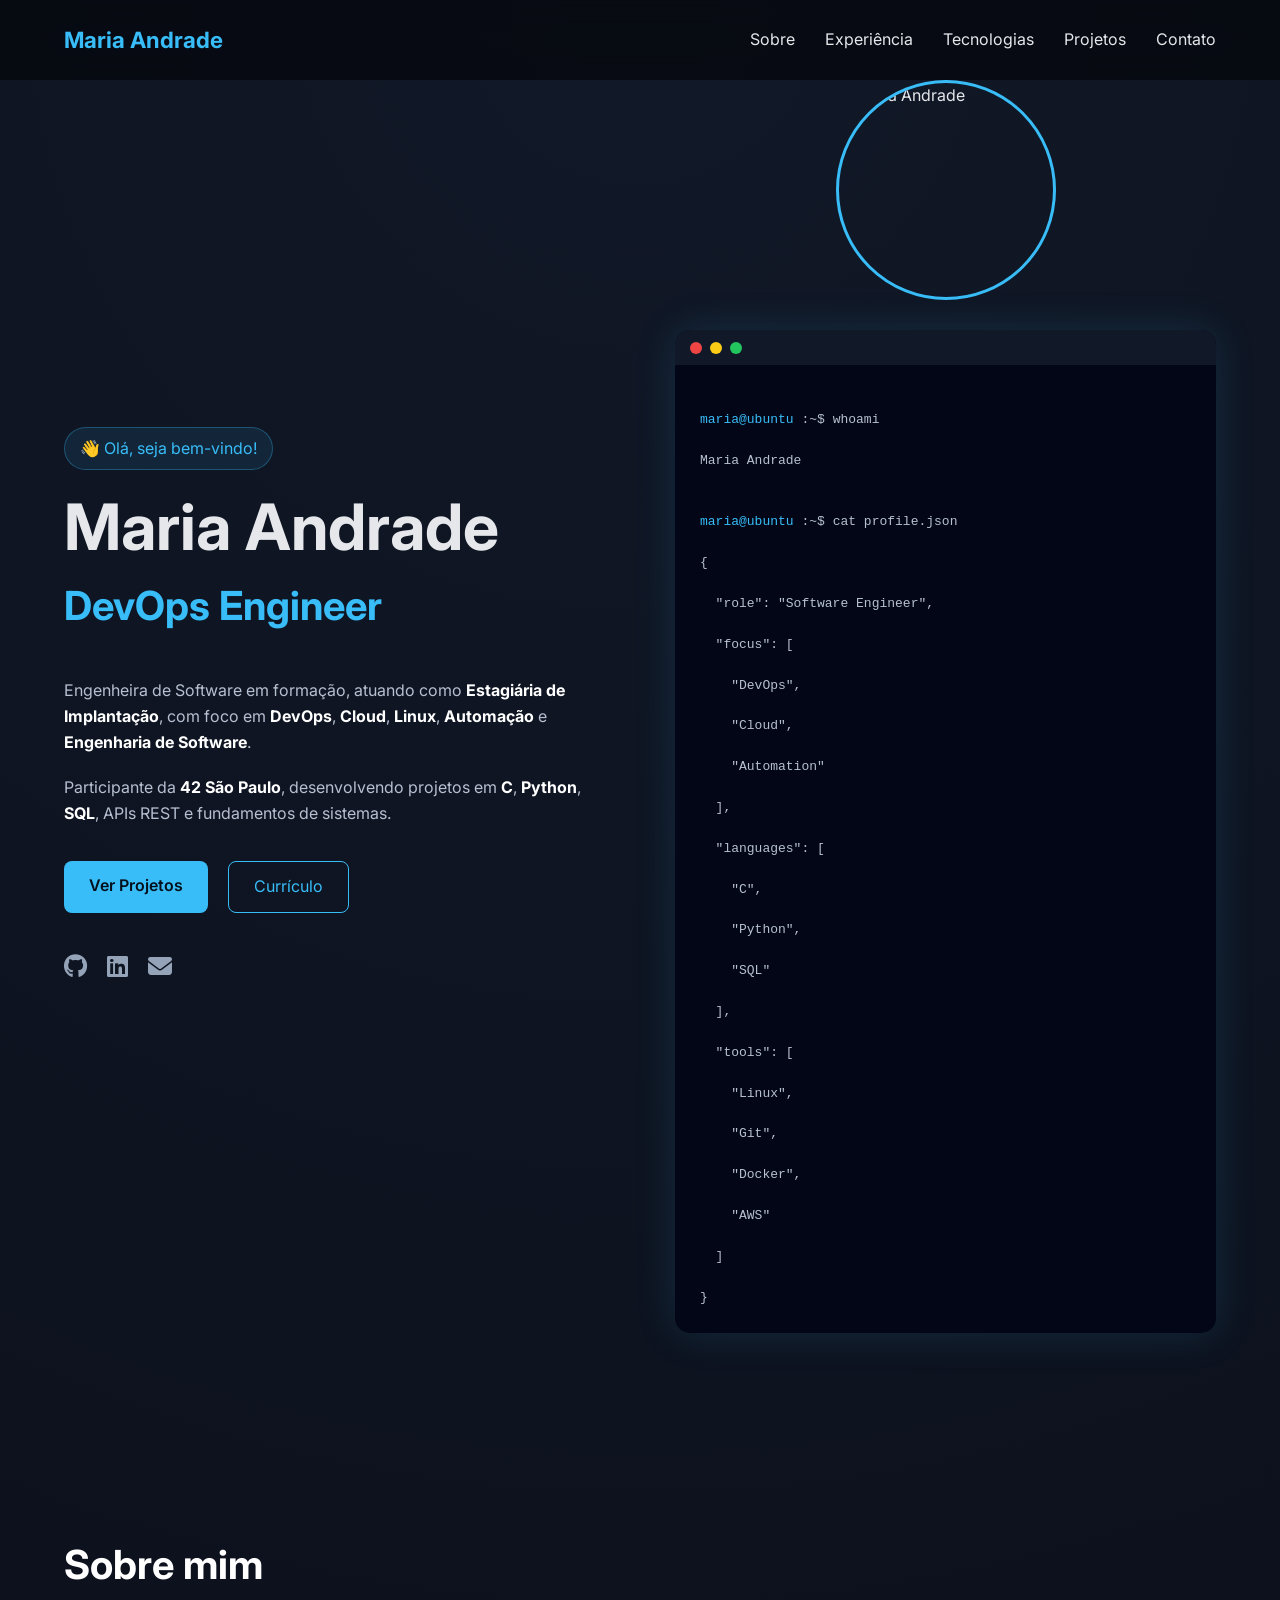
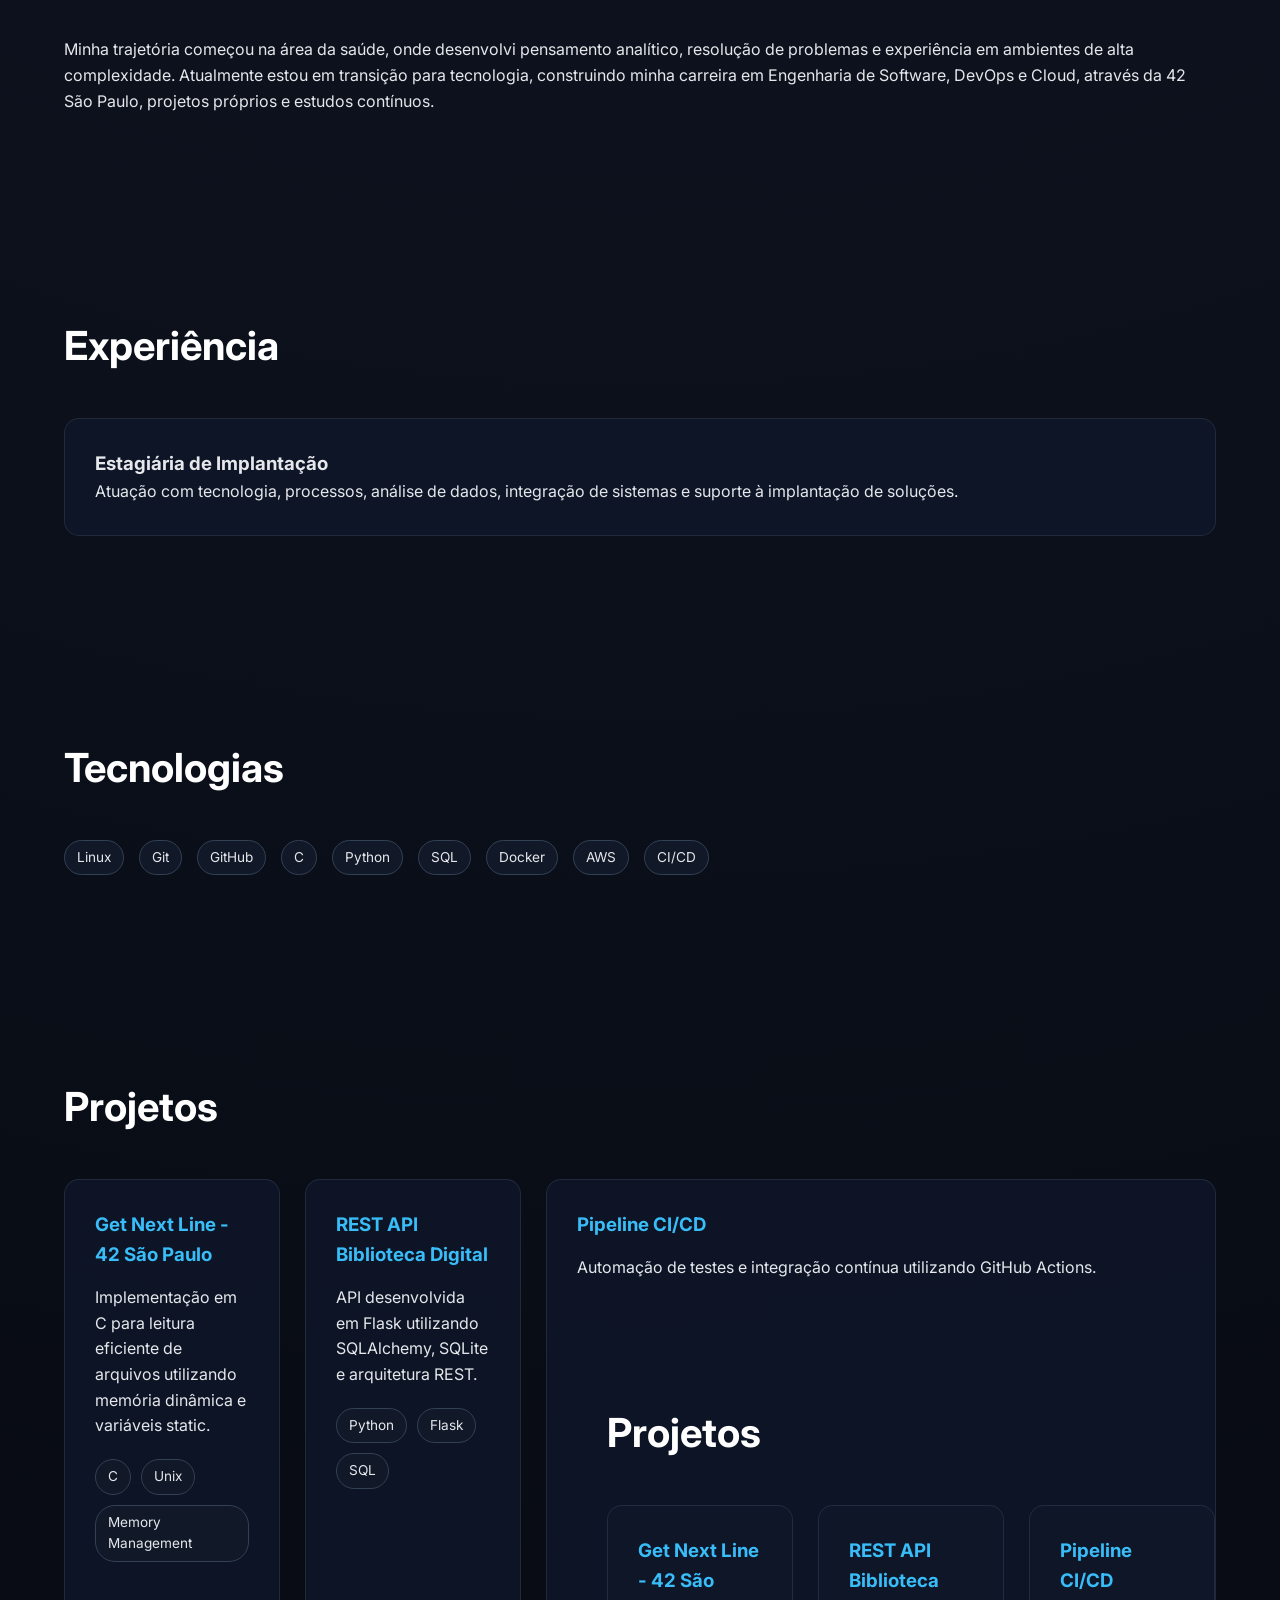
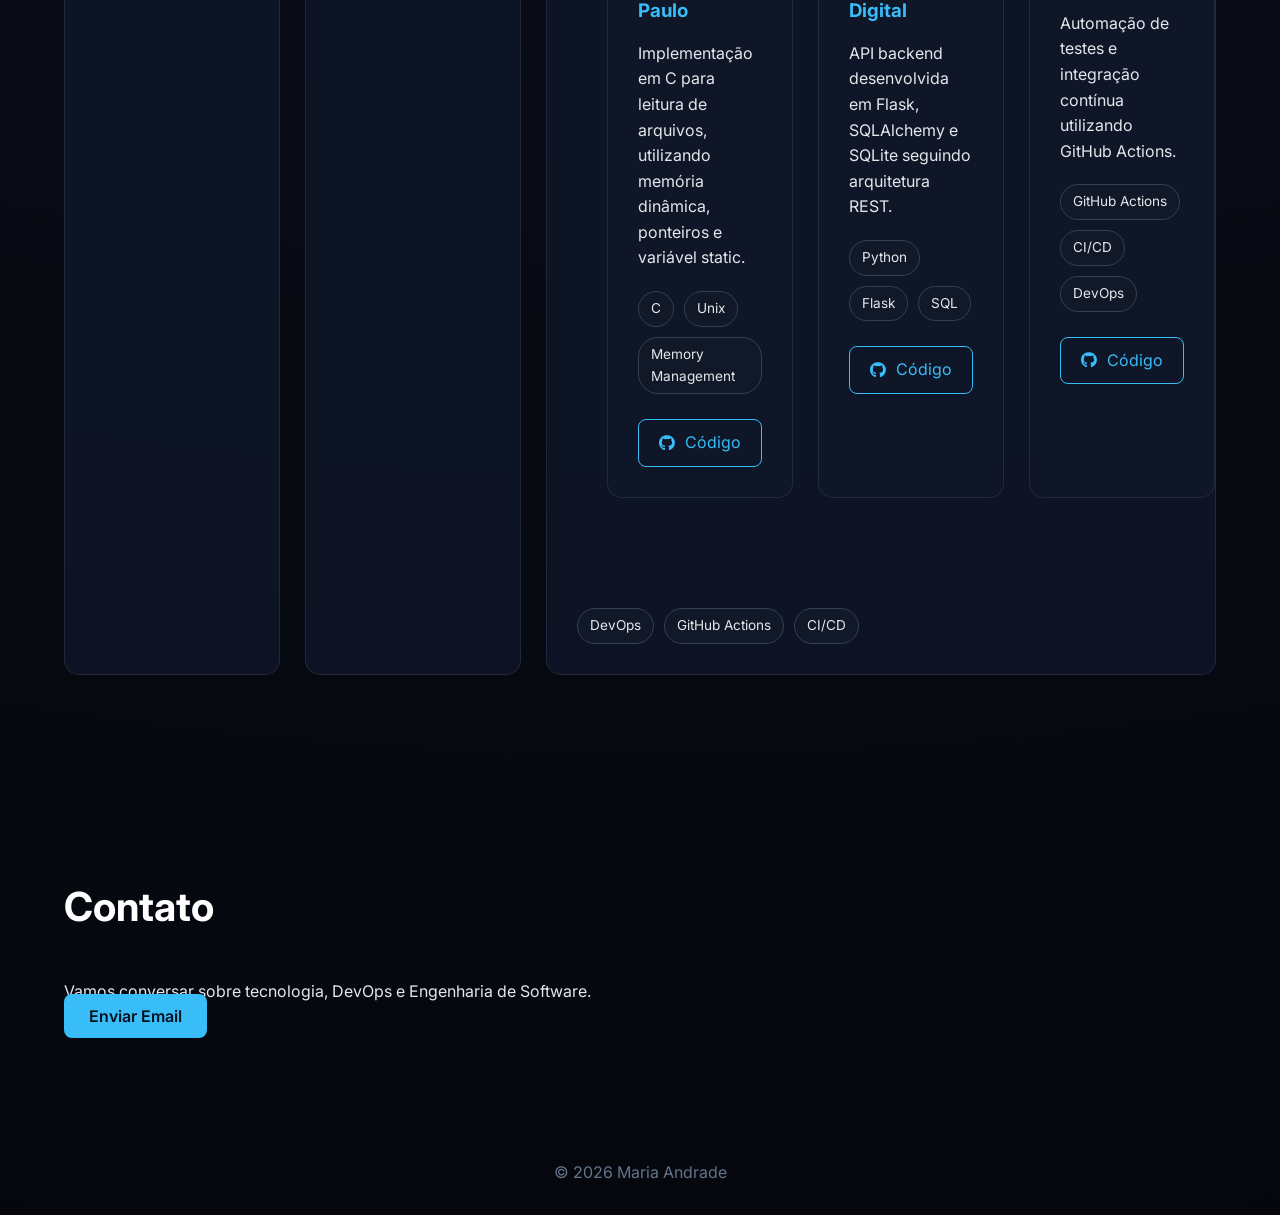
==== index.html @ 6c49ea7a "Add files via upload" ====
<!DOCTYPE html>
<html lang="pt-BR">

<head>

    <meta charset="UTF-8">

    <meta 
        name="viewport" 
        content="width=device-width, initial-scale=1.0">

    <title>
        Maria Andrade | DevOps & Software Engineer
    </title>

    <meta 
        name="description"
        content="Portfólio de Maria Andrade - DevOps, Cloud, Backend e Engenharia de Software">


    <meta 
        name="author"
        content="Maria Andrade">


    <meta 
        name="keywords"
        content="
        DevOps,
        Software Engineer,
        Python,
        C,
        Linux,
        Cloud,
        AWS,
        42 São Paulo
        ">


    <!-- Fonte -->

    <link 
        rel="preconnect" 
        href="https://fonts.googleapis.com">


    <link 
        rel="preconnect"
        href="https://fonts.gstatic.com"
        crossorigin>


    <link 
        href="https://fonts.googleapis.com/css2?family=Inter:wght@300;400;500;600;700;800&display=swap"
        rel="stylesheet">


    <!-- Font Awesome -->

    <link
        rel="stylesheet"
        href="https://cdnjs.cloudflare.com/ajax/libs/font-awesome/6.7.2/css/all.min.css">


    <!-- CSS -->

    <link
        rel="stylesheet"
        href="style.css">


</head>


<body>


<header>


<div class="container">


<nav>


<a href="#" class="logo">

Maria Andrade

</a>


<ul>

<li>
<a href="#about">
Sobre
</a>
</li>


<li>
<a href="#experience">
Experiência
</a>
</li>


<li>
<a href="#skills">
Tecnologias
</a>
</li>


<li>
<a href="#projects">
Projetos
</a>
</li>


<li>
<a href="#contact">
Contato
</a>
</li>


</ul>


</nav>


</div>


</header>





<main>



<!-- HERO -->


<section class="hero">


<div class="container hero-grid">



<div class="hero-left">



<span class="tag">

👋 Olá, seja bem-vindo!

</span>



<h1>

Maria Andrade

</h1>



<h2>

<span id="typing"></span>

</h2>



<p>

Engenheira de Software em formação, atuando como
<strong>Estagiária de Implantação</strong>,
com foco em
<strong>DevOps</strong>,
<strong>Cloud</strong>,
<strong>Linux</strong>,
<strong>Automação</strong>
e
<strong>Engenharia de Software</strong>.

</p>



<p>

Participante da
<strong>42 São Paulo</strong>,
desenvolvendo projetos em
<strong>C</strong>,
<strong>Python</strong>,
<strong>SQL</strong>,
APIs REST e fundamentos de sistemas.

</p>




<div class="buttons">


<a 
href="#projects"
class="btn">

Ver Projetos

</a>



<a 
href="assets/cv/Maria_Andrade.pdf"
class="btn-outline">

Currículo

</a>



</div>





<div class="social">


<a 
href="https://github.com/MariaAndrade-25"
target="_blank">

<i class="fab fa-github"></i>

</a>




<a 
href="https://www.linkedin.com/in/seu-perfil"
target="_blank">

<i class="fab fa-linkedin"></i>

</a>




<a 
href="mailto:mariadeandrade@hotmail.com.br">

<i class="fa-solid fa-envelope"></i>

</a>



</div>




</div>





<!-- FOTO + TERMINAL -->


<div class="hero-right">



<div class="photo">


<img

src="assets/img/profile.jpg"

alt="Maria Andrade">

</div>





<div class="terminal">


<div class="terminal-header">

<span class="red"></span>

<span class="yellow"></span>

<span class="green"></span>


</div>





<div class="terminal-body">


<p>

<span class="prompt">
maria@ubuntu
</span>

:~$ whoami

</p>



<p>

Maria Andrade

</p>




<br>



<p>

<span class="prompt">
maria@ubuntu
</span>

:~$ cat profile.json

</p>




<p>
{
</p>


<p>
&nbsp;&nbsp;"role":
"Software Engineer",
</p>


<p>
&nbsp;&nbsp;"focus":
[
</p>


<p>
&nbsp;&nbsp;&nbsp;&nbsp;"DevOps",
</p>


<p>
&nbsp;&nbsp;&nbsp;&nbsp;"Cloud",
</p>


<p>
&nbsp;&nbsp;&nbsp;&nbsp;"Automation"
</p>


<p>
&nbsp;&nbsp;],
</p>



<p>
&nbsp;&nbsp;"languages":
[
</p>


<p>
&nbsp;&nbsp;&nbsp;&nbsp;"C",
</p>


<p>
&nbsp;&nbsp;&nbsp;&nbsp;"Python",
</p>


<p>
&nbsp;&nbsp;&nbsp;&nbsp;"SQL"
</p>


<p>
&nbsp;&nbsp;],
</p>



<p>
&nbsp;&nbsp;"tools":
[
</p>


<p>
&nbsp;&nbsp;&nbsp;&nbsp;"Linux",
</p>


<p>
&nbsp;&nbsp;&nbsp;&nbsp;"Git",
</p>


<p>
&nbsp;&nbsp;&nbsp;&nbsp;"Docker",
</p>


<p>
&nbsp;&nbsp;&nbsp;&nbsp;"AWS"
</p>


<p>
&nbsp;&nbsp;]
</p>


<p>
}
</p>



</div>


</div>



</div>



</div>


</section>







<!-- SOBRE -->


<section id="about">


<div class="container">


<h2>

Sobre mim

</h2>


<p>

Minha trajetória começou na área da saúde, onde desenvolvi
pensamento analítico, resolução de problemas e experiência
em ambientes de alta complexidade.

Atualmente estou em transição para tecnologia, construindo
minha carreira em Engenharia de Software, DevOps e Cloud,
através da 42 São Paulo, projetos próprios e estudos contínuos.

</p>



</div>


</section>







<!-- EXPERIÊNCIA -->


<section id="experience">


<div class="container">


<h2>

Experiência

</h2>



<div class="card">


<h3>

Estagiária de Implantação

</h3>


<p>

Atuação com tecnologia, processos, análise de dados,
integração de sistemas e suporte à implantação de soluções.

</p>


</div>



</div>


</section>








<!-- SKILLS -->


<section id="skills">


<div class="container">


<h2>

Tecnologias

</h2>



<div class="skills">


<span>
Linux
</span>


<span>
Git
</span>


<span>
GitHub
</span>


<span>
C
</span>


<span>
Python
</span>


<span>
SQL
</span>


<span>
Docker
</span>


<span>
AWS
</span>


<span>
CI/CD
</span>



</div>



</div>


</section>








<!-- PROJETOS -->


<section id="projects">


<div class="container">


<h2>

Projetos

</h2>



<div class="projects-grid">





<div class="project-card">


<h3>

Get Next Line - 42 São Paulo

</h3>


<p>

Implementação em C para leitura eficiente
de arquivos utilizando memória dinâmica
e variáveis static.

</p>


<div class="project-tags">

<span>
C
</span>

<span>
Unix
</span>

<span>
Memory Management
</span>


</div>


</div>







<div class="project-card">


<h3>

REST API Biblioteca Digital

</h3>


<p>

API desenvolvida em Flask utilizando
SQLAlchemy, SQLite e arquitetura REST.

</p>


<div class="project-tags">


<span>
Python
</span>


<span>
Flask
</span>


<span>
SQL
</span>



</div>


</div>







<div class="project-card">


<h3>

Pipeline CI/CD

</h3>


<p>

Automação de testes e integração contínua
utilizando GitHub Actions.

</p>


<div class="project-tags">
<section id="projects">

<div class="container">

<h2>
Projetos
</h2>


<div class="projects-grid">



<!-- GET NEXT LINE -->

<div class="project-card fade-in">


<h3>
Get Next Line - 42 São Paulo
</h3>


<p>
Implementação em C para leitura de arquivos,
utilizando memória dinâmica, ponteiros e variável static.
</p>


<div class="project-tags">

<span>C</span>

<span>Unix</span>

<span>Memory Management</span>

</div>



<div class="project-links">

<a 
href="https://github.com/MariaAndrade-25"
target="_blank">

<i class="fab fa-github"></i>

Código

</a>


</div>


</div>





<!-- API FLASK -->


<div class="project-card fade-in">


<h3>
REST API Biblioteca Digital
</h3>


<p>

API backend desenvolvida em Flask,
SQLAlchemy e SQLite seguindo arquitetura REST.

</p>



<div class="project-tags">


<span>Python</span>

<span>Flask</span>

<span>SQL</span>


</div>




<div class="project-links">


<a 
href="https://github.com/MariaAndrade-25"
target="_blank">


<i class="fab fa-github"></i>

Código


</a>



</div>



</div>






<!-- CI/CD -->


<div class="project-card fade-in">


<h3>

Pipeline CI/CD

</h3>


<p>

Automação de testes e integração contínua
utilizando GitHub Actions.

</p>


<div class="project-tags">


<span>GitHub Actions</span>

<span>CI/CD</span>

<span>DevOps</span>


</div>



<div class="project-links">


<a 
href="https://github.com/MariaAndrade-25"
target="_blank">


<i class="fab fa-github"></i>

Código


</a>



</div>



</div>



</div>

</div>

</section>

<span>
DevOps
</span>


<span>
GitHub Actions
</span>


<span>
CI/CD
</span>



</div>


</div>



</div>


</div>


</section>








<!-- CONTATO -->


<section id="contact">


<div class="container">


<h2>

Contato

</h2>


<p>

Vamos conversar sobre tecnologia,
DevOps e Engenharia de Software.

</p>



<a 
href="mailto:mariadeandrade@hotmail.com.br"
class="btn">

Enviar Email

</a>



</div>


</section>






</main>





<footer>


<p>

© 2026 Maria Andrade

</p>


</footer>






<script src="script.js"></script>


</body>


</html>
---- style.css ----
/* =========================
   RESET
========================= */

* {
    margin: 0;
    padding: 0;
    box-sizing: border-box;
}


html {
    scroll-behavior: smooth;
}


body {

    font-family: 'Inter', sans-serif;

    background:
    radial-gradient(
        circle at top,
        #111827,
        #05070d
    );

    color: #e5e7eb;

    line-height: 1.6;

}



img {

    max-width: 100%;

    display: block;

}



a {

    text-decoration: none;

    color: inherit;

}



.container {

    width: 90%;

    max-width: 1200px;

    margin: auto;

}






/* =========================
   NAVBAR
========================= */


header {

    position: fixed;

    width: 100%;

    top: 0;

    z-index: 1000;

    backdrop-filter: blur(12px);

    background: rgba(5,7,13,.75);

}



nav {

    height: 80px;

    display: flex;

    justify-content: space-between;

    align-items: center;

}



.logo {

    font-size: 1.4rem;

    font-weight: 700;

    color: #38bdf8;

}



nav ul {

    display: flex;

    gap: 30px;

    list-style: none;

}



nav a {

    transition: .3s;

}



nav a:hover {

    color: #38bdf8;

}






/* =========================
   HERO
========================= */


.hero {

    min-height: 100vh;

    display: flex;

    align-items: center;

    padding-top: 80px;

}



.hero-grid {

    display: grid;

    grid-template-columns: 1fr 1fr;

    gap: 70px;

    align-items: center;

}



.tag {

    display: inline-block;

    padding: 8px 15px;

    border-radius: 30px;

    background: rgba(56,189,248,.1);

    border: 1px solid rgba(56,189,248,.3);

    color: #38bdf8;

    margin-bottom: 25px;

}



.hero h1 {

    font-size: 4rem;

    line-height: 1;

    margin-bottom: 15px;

}



.hero h2 {

    color: #38bdf8;

    min-height: 40px;

}



.hero p {

    margin-top: 20px;

    color: #b7c0d1;

}



.hero strong {

    color: white;

}






/* =========================
   BUTTONS
========================= */


.buttons {

    margin-top: 35px;

    display:flex;

    gap:20px;

}



.btn,
.btn-outline {


    padding: 12px 25px;

    border-radius: 8px;

    transition: .3s;

}



.btn {

    background:#38bdf8;

    color:#04111d;

    font-weight:600;

}



.btn:hover {

    transform:translateY(-3px);

}



.btn-outline {

    border:1px solid #38bdf8;

    color:#38bdf8;

}



.btn-outline:hover {

    background:#38bdf8;

    color:#04111d;

}







/* =========================
 SOCIAL
========================= */


.social {

    margin-top:35px;

    display:flex;

    gap:20px;

}


.social a {

    font-size:1.5rem;

    color:#94a3b8;

    transition:.3s;

}



.social a:hover {

    color:#38bdf8;

    transform:translateY(-4px);

}







/* =========================
 PHOTO
========================= */


.hero-right {

    display:flex;

    flex-direction:column;

    align-items:center;

}



.photo {

    width:220px;

    height:220px;

    border-radius:50%;

    overflow:hidden;

    border:3px solid #38bdf8;

    margin-bottom:30px;

}



.photo img {

    width:100%;

    height:100%;

    object-fit:cover;

}







/* =========================
 TERMINAL
========================= */


.terminal {

    width:100%;

    background:#020617;

    border-radius:15px;

    overflow:hidden;

    box-shadow:
    0 0 40px rgba(56,189,248,.15);

}



.terminal-header {

    height:35px;

    display:flex;

    align-items:center;

    gap:8px;

    padding-left:15px;

    background:#111827;

}



.terminal-header span {

    width:12px;

    height:12px;

    border-radius:50%;

}



.red {

    background:#ef4444;

}



.yellow {

    background:#facc15;

}



.green {

    background:#22c55e;

}



.terminal-body {

    padding:25px;

    font-family:monospace;

    color:#cbd5e1;

}



.prompt {

    color:#38bdf8;

}







/* =========================
 SECTIONS
========================= */


section {

    padding:100px 0;

}



section h2 {

    font-size:2.5rem;

    margin-bottom:40px;

    color:white;

}






/* =========================
 CARDS
========================= */


.card,
.project-card {


    background:

    rgba(15,23,42,.8);


    border:1px solid rgba(148,163,184,.15);

    padding:30px;

    border-radius:15px;

    transition:.3s;

}



.card:hover,
.project-card:hover {


    transform:translateY(-8px);

    border-color:#38bdf8;

}



.project-card h3 {

    color:#38bdf8;

    margin-bottom:15px;

}



.projects-grid {

    display:grid;

    grid-template-columns:repeat(3,1fr);

    gap:25px;

}



.project-tags {

    margin-top:20px;

    display:flex;

    flex-wrap:wrap;

    gap:10px;

}



.project-tags span,
.skills span {


    padding:6px 12px;

    border-radius:20px;

    background:#111827;

    border:1px solid #334155;

    font-size:.85rem;

}






/* =========================
 SKILLS
========================= */


.skills {

    display:flex;

    flex-wrap:wrap;

    gap:15px;

}







/* =========================
 FOOTER
========================= */


footer {

    text-align:center;

    padding:30px;

    color:#64748b;

}






/* =========================
 ANIMATION
========================= */


.fade-in {

    opacity:0;

    transform:translateY(30px);

    transition:.8s;

}



.fade-in.show {

    opacity:1;

    transform:none;

}






/* =========================
 RESPONSIVO
========================= */


@media(max-width:900px){


.hero-grid {

    grid-template-columns:1fr;

    text-align:center;

}



.hero h1 {

    font-size:3rem;

}



.buttons,
.social {

    justify-content:center;

}



nav ul {

    display:none;

}



.projects-grid {

    grid-template-columns:1fr;

}


}
.project-links {

    margin-top:25px;

}


.project-links a {


    display:inline-flex;

    align-items:center;

    gap:10px;

    padding:10px 20px;

    border-radius:8px;

    border:1px solid #38bdf8;

    color:#38bdf8;

    transition:.3s;

}



.project-links a:hover {


    background:#38bdf8;

    color:#020617;

}
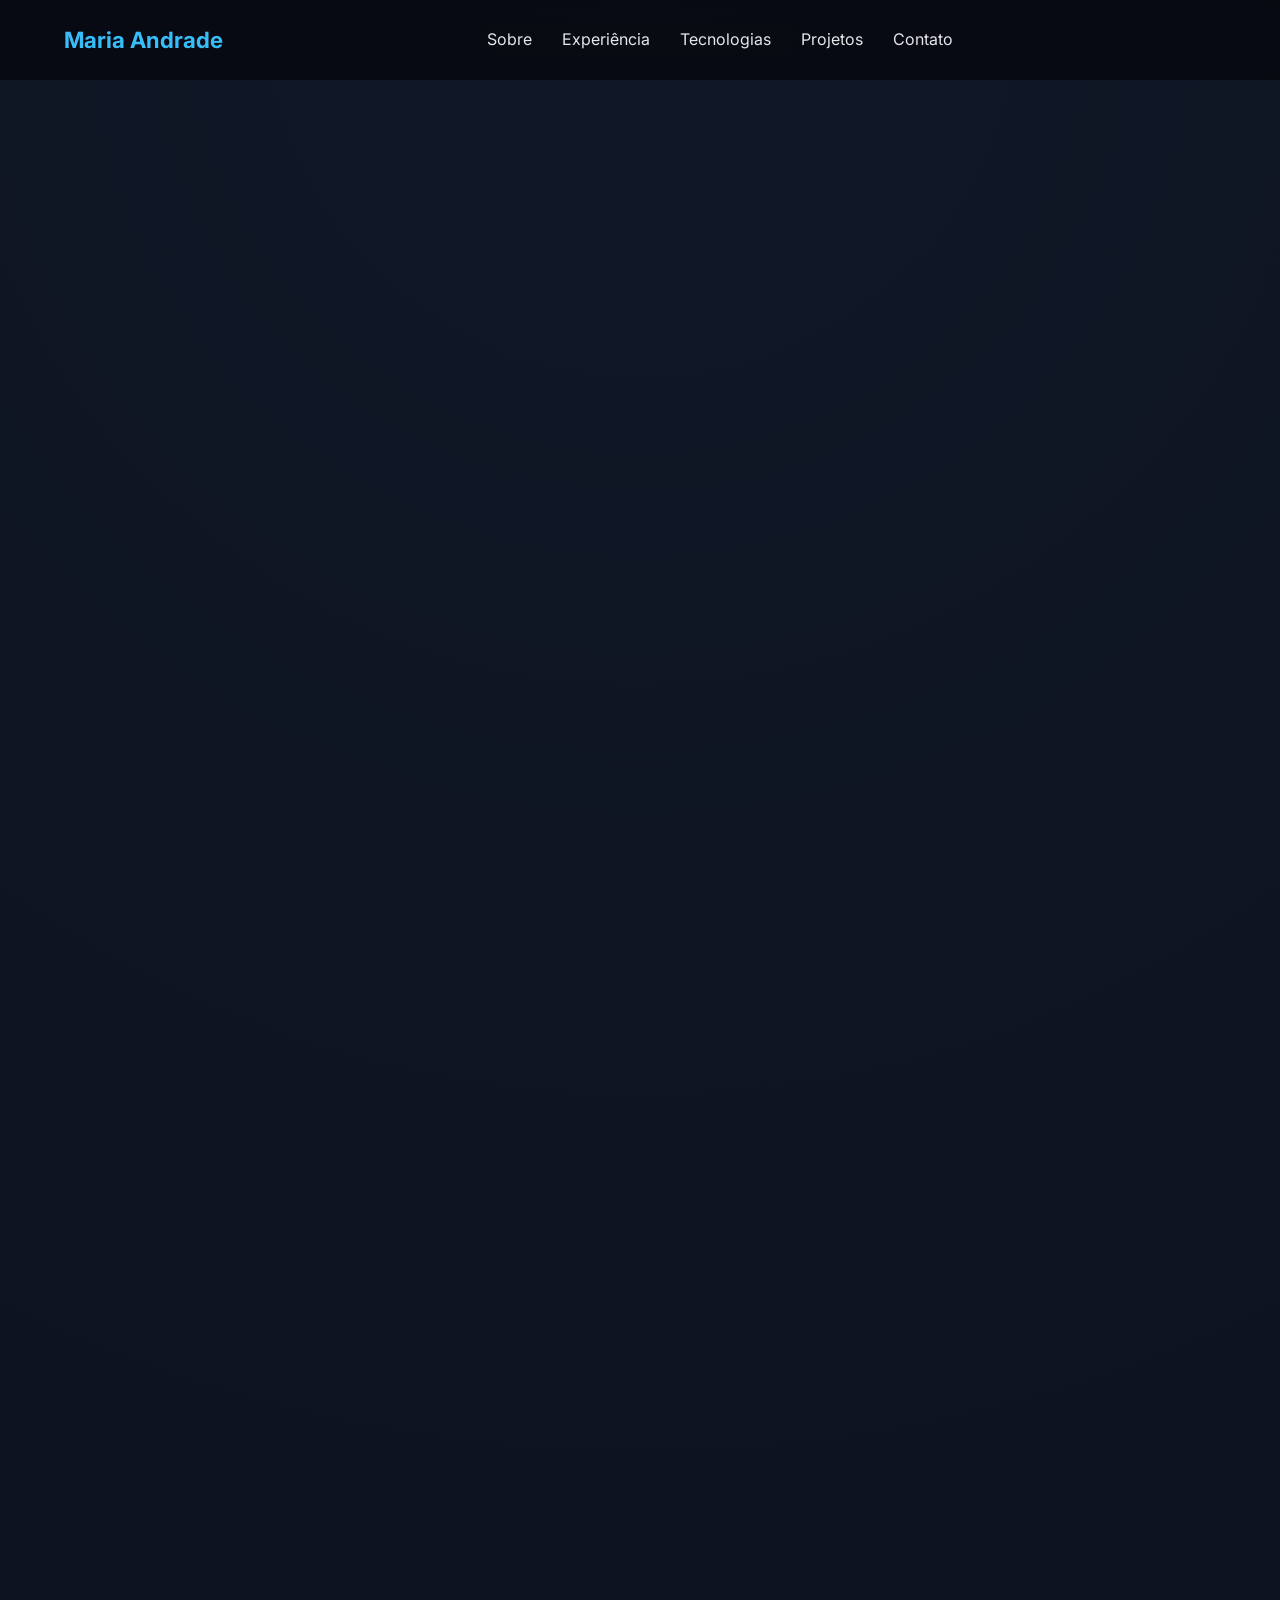
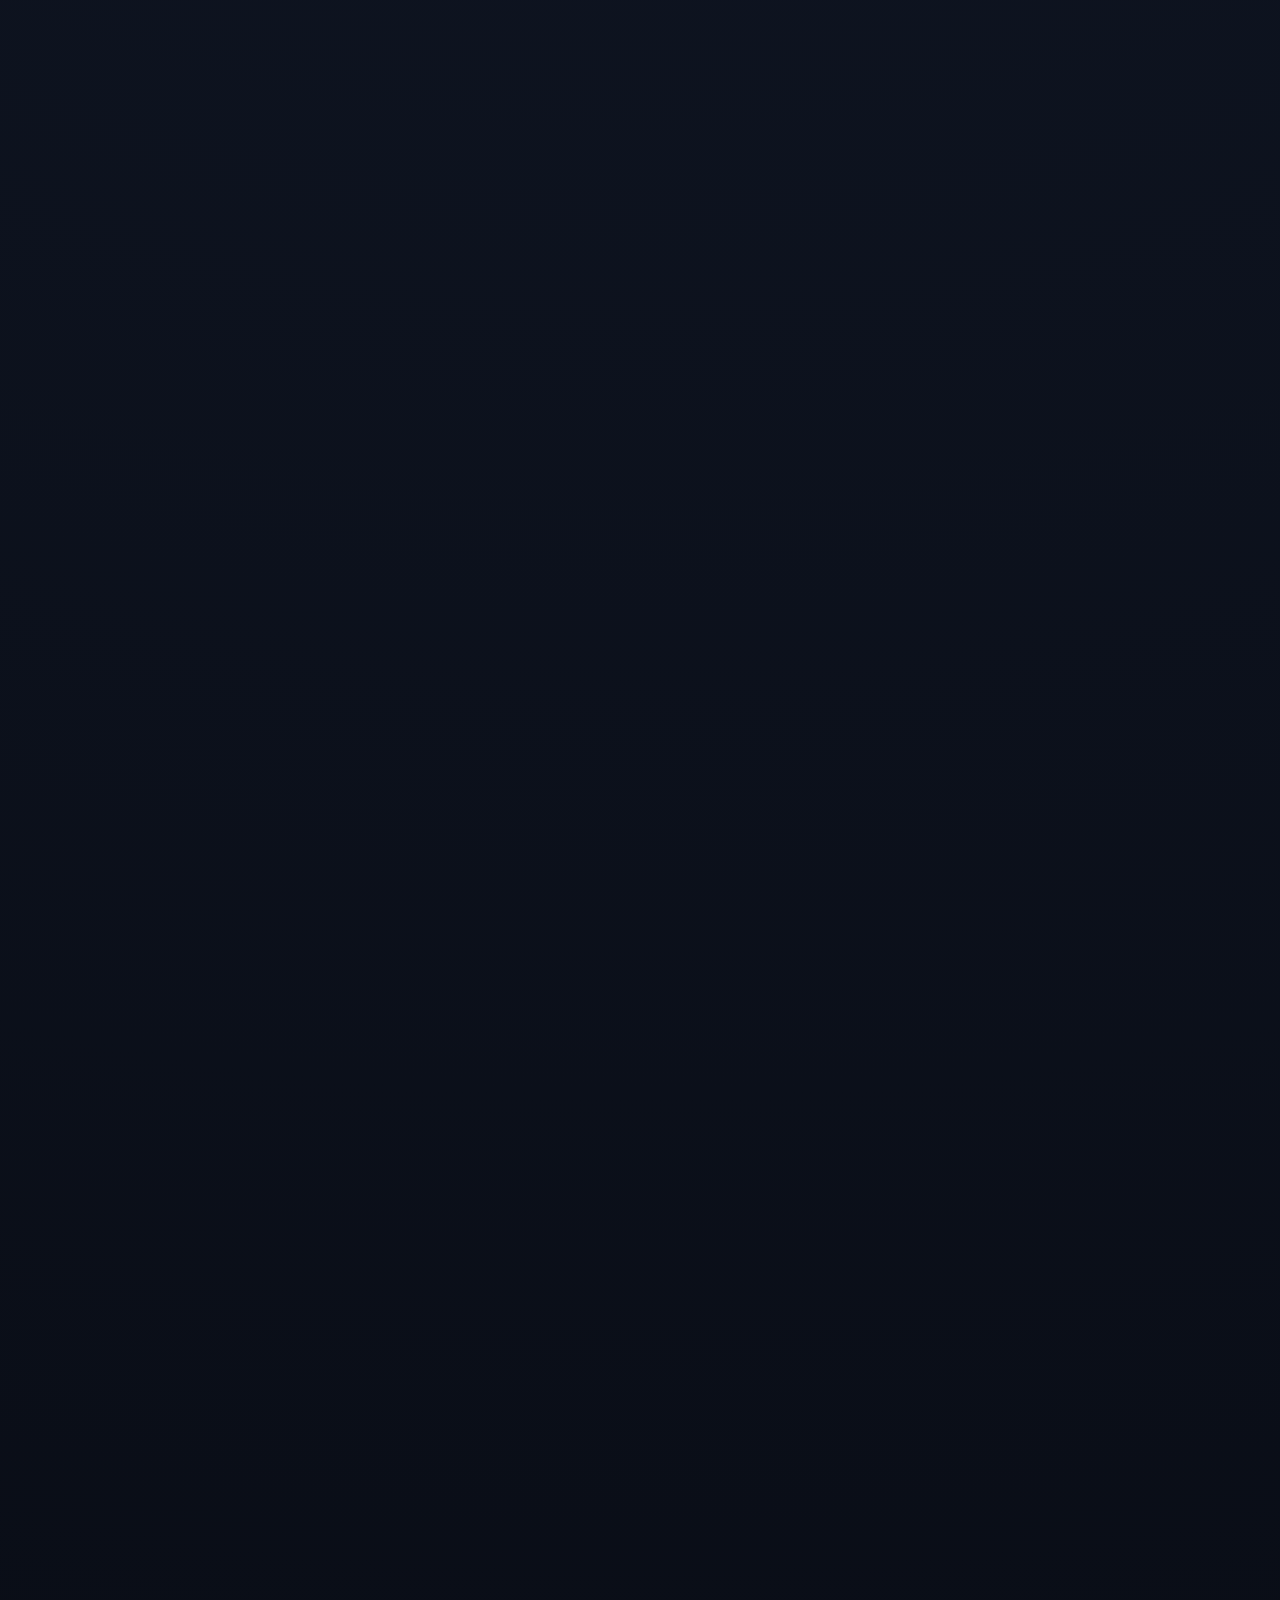
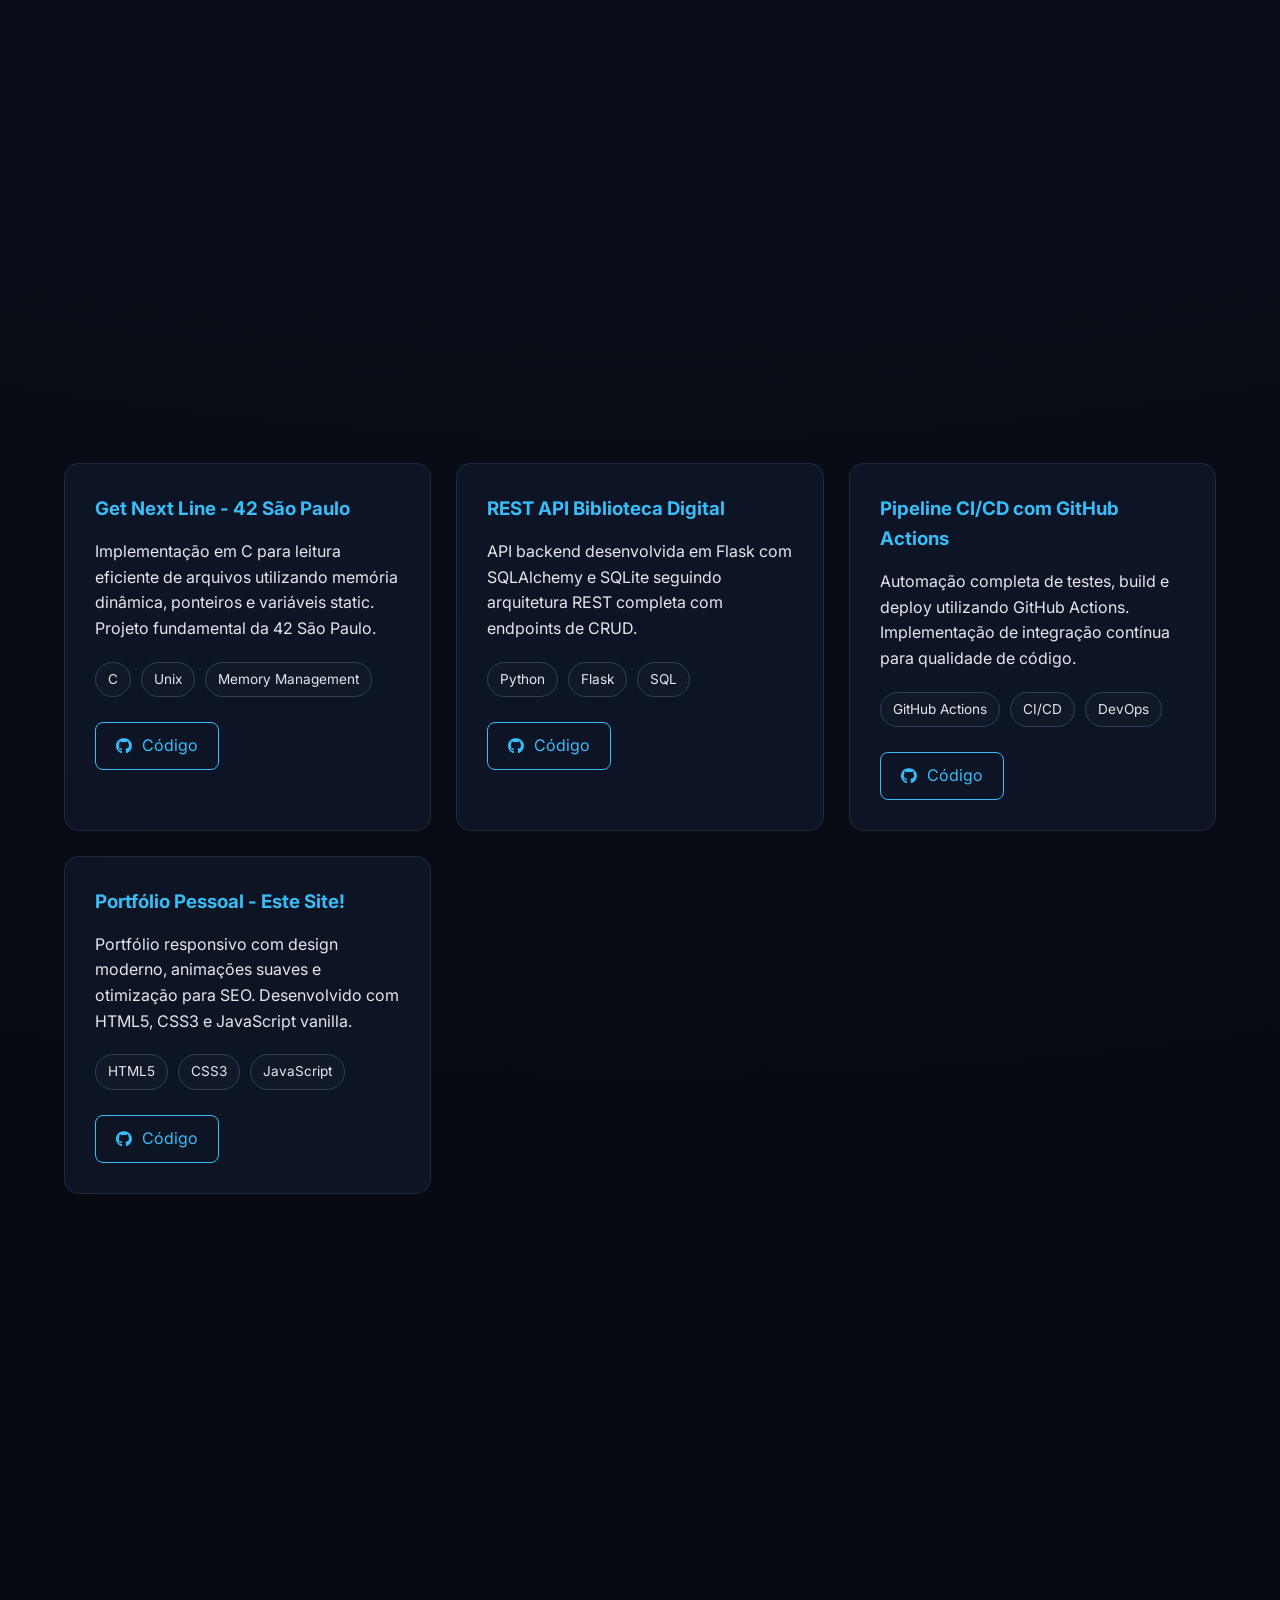
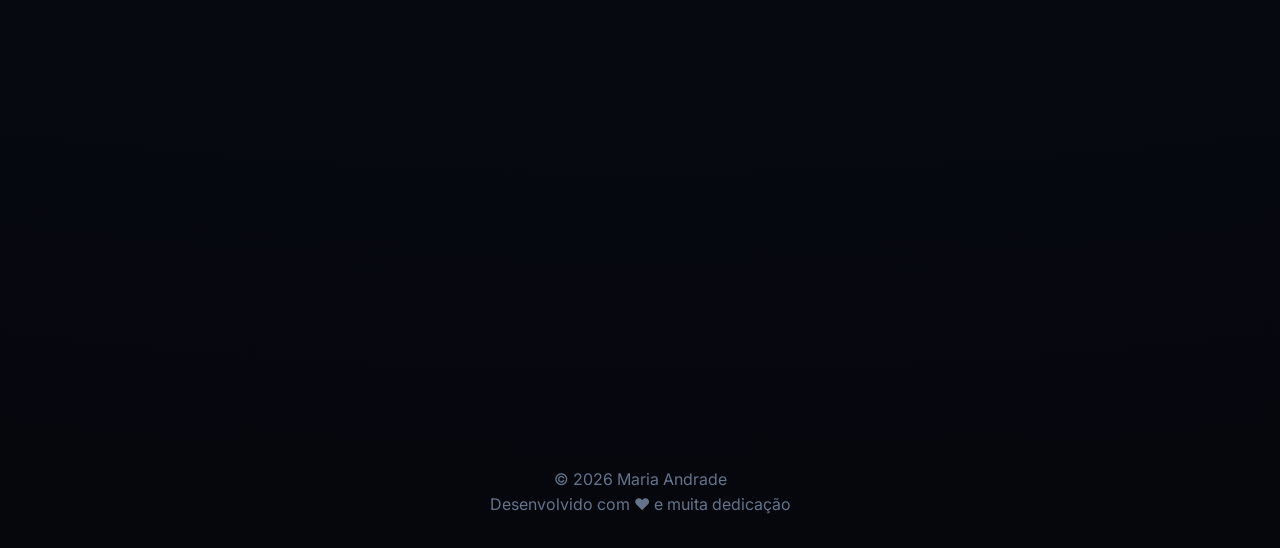
==== commit fac1ff31: "Update fmt.Println message from 'Hello' to 'Goodbye'" ====
--- a/index.html
+++ b/index.html
@@ -2,1110 +2,500 @@
 <html lang="pt-BR">
 
 <head>
-
     <meta charset="UTF-8">
-
-    <meta 
-        name="viewport" 
-        content="width=device-width, initial-scale=1.0">
-
-    <title>
-        Maria Andrade | DevOps & Software Engineer
-    </title>
-
-    <meta 
-        name="description"
-        content="Portfólio de Maria Andrade - DevOps, Cloud, Backend e Engenharia de Software">
-
-
-    <meta 
-        name="author"
-        content="Maria Andrade">
-
-
-    <meta 
-        name="keywords"
-        content="
-        DevOps,
-        Software Engineer,
-        Python,
-        C,
-        Linux,
-        Cloud,
-        AWS,
-        42 São Paulo
-        ">
-
+    <meta name="viewport" content="width=device-width, initial-scale=1.0">
+    <title>Maria Andrade | DevOps & Software Engineer</title>
+    <meta name="description" content="Portfólio de Maria Andrade - DevOps, Cloud, Backend e Engenharia de Software">
+    
+    <!-- Open Graph Tags (LinkedIn, Facebook, Twitter) -->
+    <meta property="og:title" content="Maria Andrade | DevOps & Software Engineer">
+    <meta property="og:description" content="Engenheira de Software, Estagiária de Implantação, estudante da 42 São Paulo, especializada em DevOps, Cloud, Linux e Automação.">
+    <meta property="og:type" content="website">
+    <meta property="og:url" content="https://mariaandrade-25.github.io">
+    <meta property="og:image" content="https://mariaandrade-25.github.io/assets/profile.jpg">
+    <meta property="og:image:width" content="1200">
+    <meta property="og:image:height" content="630">
+    
+    <!-- Twitter Tags -->
+    <meta name="twitter:card" content="summary_large_image">
+    <meta name="twitter:title" content="Maria Andrade | DevOps & Software Engineer">
+    <meta name="twitter:description" content="Engenheira de Software, Estagiária de Implantação, estudante da 42 São Paulo, especializada em DevOps, Cloud, Linux e Automação.">
+    <meta name="twitter:image" content="https://mariaandrade-25.github.io/assets/profile.jpg">
+    
+    <!-- Keywords -->
+    <meta name="keywords" content="DevOps, Cloud, Software Engineer, Linux, Python, C, Docker, AWS, GitHub, 42 São Paulo">
+    <meta name="author" content="Maria Andrade">
 
     <!-- Fonte -->
-
-    <link 
-        rel="preconnect" 
-        href="https://fonts.googleapis.com">
-
-
-    <link 
-        rel="preconnect"
-        href="https://fonts.gstatic.com"
-        crossorigin>
-
-
-    <link 
-        href="https://fonts.googleapis.com/css2?family=Inter:wght@300;400;500;600;700;800&display=swap"
-        rel="stylesheet">
-
-
+    <link rel="preconnect" href="https://fonts.googleapis.com">
+    <link rel="preconnect" href="https://fonts.gstatic.com" crossorigin>
+    <link href="https://fonts.googleapis.com/css2?family=Inter:wght@300;400;500;600;700;800&display=swap" rel="stylesheet">
+    
     <!-- Font Awesome -->
-
-    <link
-        rel="stylesheet"
-        href="https://cdnjs.cloudflare.com/ajax/libs/font-awesome/6.7.2/css/all.min.css">
-
-
+    <link rel="stylesheet" href="https://cdnjs.cloudflare.com/ajax/libs/font-awesome/6.7.2/css/all.min.css">
+    
     <!-- CSS -->
-
-    <link
-        rel="stylesheet"
-        href="style.css">
-
-
+    <link rel="stylesheet" href="style.css">
 </head>
 
-
 <body>
 
+<!-- ========================== HEADER ========================== -->
 
 <header>
-
-
-<div class="container">
-
-
-<nav>
-
-
-<a href="#" class="logo">
-
-Maria Andrade
-
-</a>
-
-
-<ul>
-
-<li>
-<a href="#about">
-Sobre
-</a>
-</li>
-
-
-<li>
-<a href="#experience">
-Experiência
-</a>
-</li>
-
-
-<li>
-<a href="#skills">
-Tecnologias
-</a>
-</li>
-
-
-<li>
-<a href="#projects">
-Projetos
-</a>
-</li>
-
-
-<li>
-<a href="#contact">
-Contato
-</a>
-</li>
-
-
-</ul>
-
-
-</nav>
-
-
-</div>
-
-
+    <div class="container">
+        <nav>
+            <a href="#" class="logo">Maria Andrade</a>
+            <ul class="nav-menu">
+                <li><a href="#about">Sobre</a></li>
+                <li><a href="#experience">Experiência</a></li>
+                <li><a href="#skills">Tecnologias</a></li>
+                <li><a href="#projects">Projetos</a></li>
+                <li><a href="#contact">Contato</a></li>
+            </ul>
+            <div class="hamburger">
+                <span></span>
+                <span></span>
+                <span></span>
+            </div>
+        </nav>
+    </div>
 </header>
 
-
-
-
-
-<main>
-
-
-
-<!-- HERO -->
-
+<!-- ========================== HERO ========================== -->
 
 <section class="hero">
-
-
-<div class="container hero-grid">
-
-
-
-<div class="hero-left">
-
-
-
-<span class="tag">
-
-👋 Olá, seja bem-vindo!
-
-</span>
-
-
-
-<h1>
-
-Maria Andrade
-
-</h1>
-
-
-
-<h2>
-
-<span id="typing"></span>
-
-</h2>
-
-
-
-<p>
-
-Engenheira de Software em formação, atuando como
-<strong>Estagiária de Implantação</strong>,
-com foco em
-<strong>DevOps</strong>,
-<strong>Cloud</strong>,
-<strong>Linux</strong>,
-<strong>Automação</strong>
-e
-<strong>Engenharia de Software</strong>.
-
-</p>
-
-
-
-<p>
-
-Participante da
-<strong>42 São Paulo</strong>,
-desenvolvendo projetos em
-<strong>C</strong>,
-<strong>Python</strong>,
-<strong>SQL</strong>,
-APIs REST e fundamentos de sistemas.
-
-</p>
-
-
-
-
-<div class="buttons">
-
-
-<a 
-href="#projects"
-class="btn">
-
-Ver Projetos
-
-</a>
-
-
-
-<a 
-href="assets/cv/Maria_Andrade.pdf"
-class="btn-outline">
-
-Currículo
-
-</a>
-
-
-
-</div>
-
-
-
-
-
-<div class="social">
-
-
-<a 
-href="https://github.com/MariaAndrade-25"
-target="_blank">
-
-<i class="fab fa-github"></i>
-
-</a>
-
-
-
-
-<a 
-href="https://www.linkedin.com/in/seu-perfil"
-target="_blank">
-
-<i class="fab fa-linkedin"></i>
-
-</a>
-
-
-
-
-<a 
-href="mailto:mariadeandrade@hotmail.com.br">
-
-<i class="fa-solid fa-envelope"></i>
-
-</a>
-
-
-
-</div>
-
-
-
-
-</div>
-
-
-
-
-
-<!-- FOTO + TERMINAL -->
-
-
-<div class="hero-right">
-
-
-
-<div class="photo">
-
-
-<img
-
-src="assets/img/profile.jpg"
-
-alt="Maria Andrade">
-
-</div>
-
-
-
-
-
-<div class="terminal">
-
-
-<div class="terminal-header">
-
-<span class="red"></span>
-
-<span class="yellow"></span>
-
-<span class="green"></span>
-
-
-</div>
-
-
-
-
-
-<div class="terminal-body">
-
-
-<p>
-
-<span class="prompt">
-maria@ubuntu
-</span>
-
-:~$ whoami
-
-</p>
-
-
-
-<p>
-
-Maria Andrade
-
-</p>
-
-
-
-
-<br>
-
-
-
-<p>
-
-<span class="prompt">
-maria@ubuntu
-</span>
-
-:~$ cat profile.json
-
-</p>
-
-
-
-
-<p>
-{
-</p>
-
-
-<p>
-&nbsp;&nbsp;"role":
-"Software Engineer",
-</p>
-
-
-<p>
-&nbsp;&nbsp;"focus":
-[
-</p>
-
-
-<p>
-&nbsp;&nbsp;&nbsp;&nbsp;"DevOps",
-</p>
-
-
-<p>
-&nbsp;&nbsp;&nbsp;&nbsp;"Cloud",
-</p>
-
-
-<p>
-&nbsp;&nbsp;&nbsp;&nbsp;"Automation"
-</p>
-
-
-<p>
-&nbsp;&nbsp;],
-</p>
-
-
-
-<p>
-&nbsp;&nbsp;"languages":
-[
-</p>
-
-
-<p>
-&nbsp;&nbsp;&nbsp;&nbsp;"C",
-</p>
-
-
-<p>
-&nbsp;&nbsp;&nbsp;&nbsp;"Python",
-</p>
-
-
-<p>
-&nbsp;&nbsp;&nbsp;&nbsp;"SQL"
-</p>
-
-
-<p>
-&nbsp;&nbsp;],
-</p>
-
-
-
-<p>
-&nbsp;&nbsp;"tools":
-[
-</p>
-
-
-<p>
-&nbsp;&nbsp;&nbsp;&nbsp;"Linux",
-</p>
-
-
-<p>
-&nbsp;&nbsp;&nbsp;&nbsp;"Git",
-</p>
-
-
-<p>
-&nbsp;&nbsp;&nbsp;&nbsp;"Docker",
-</p>
-
-
-<p>
-&nbsp;&nbsp;&nbsp;&nbsp;"AWS"
-</p>
-
-
-<p>
-&nbsp;&nbsp;]
-</p>
-
-
-<p>
-}
-</p>
-
-
-
-</div>
-
-
-</div>
-
-
-
-</div>
-
-
-
-</div>
-
-
+    <div class="container hero-grid">
+        <!-- TEXTO -->
+        <div class="hero-left fade-in">
+            <span class="tag">👋 Olá, seja bem-vindo!</span>
+            <h1>Maria Andrade</h1>
+            <h2><span id="typing"></span></h2>
+            
+            <p>Engenheira de Software em formação, atuando como <strong>Estagiária de Implantação</strong>, com foco em <strong>DevOps</strong>, <strong>Cloud</strong>, <strong>Linux</strong>, <strong>Automação</strong> e <strong>Engenharia de Software</strong>.</p>
+            
+            <p>Participante da <strong>42 São Paulo</strong>, desenvolvendo projetos em <strong>C</strong>, <strong>Python</strong>, <strong>SQL</strong>, APIs REST e fundamentos de sistemas.</p>
+            
+            <div class="buttons">
+                <a href="#projects" class="btn">Ver Projetos</a>
+                <a href="assets/Maria_Andrade_CV_Observabilidade.docx" class="btn-outline" download>Currículo</a>
+            </div>
+            
+            <div class="social">
+                <a href="https://github.com/MariaAndrade-25" target="_blank" title="GitHub">
+                    <i class="fab fa-github"></i>
+                </a>
+                <a href="https://www.linkedin.com/in/maria-andrade-97241i" target="_blank" title="LinkedIn">
+                    <i class="fab fa-linkedin"></i>
+                </a>
+                <a href="mailto:mariadeandrade@hotmail.com.br" title="Email">
+                    <i class="fa-solid fa-envelope"></i>
+                </a>
+            </div>
+        </div>
+        
+        <!-- FOTO + TERMINAL -->
+        <div class="hero-right fade-in">
+            <div class="photo">
+                <img src="assets/profile.jpg" alt="Maria Andrade">
+            </div>
+            
+            <div class="terminal">
+                <div class="terminal-header">
+                    <span class="red"></span>
+                    <span class="yellow"></span>
+                    <span class="green"></span>
+                </div>
+                <div class="terminal-body">
+                    <p><span class="prompt">maria@ubuntu</span>:~$ whoami</p>
+                    <p>Maria Andrade</p>
+                    <br>
+                    <p><span class="prompt">maria@ubuntu</span>:~$ cat profile.json</p>
+                    <p>{</p>
+                    <p>&nbsp;&nbsp;"role": "Software Engineer",</p>
+                    <p>&nbsp;&nbsp;"focus": [</p>
+                    <p>&nbsp;&nbsp;&nbsp;&nbsp;"DevOps",</p>
+                    <p>&nbsp;&nbsp;&nbsp;&nbsp;"Cloud",</p>
+                    <p>&nbsp;&nbsp;&nbsp;&nbsp;"Automation"</p>
+                    <p>&nbsp;&nbsp;],</p>
+                    <p>&nbsp;&nbsp;"languages": [</p>
+                    <p>&nbsp;&nbsp;&nbsp;&nbsp;"C",</p>
+                    <p>&nbsp;&nbsp;&nbsp;&nbsp;"Python",</p>
+                    <p>&nbsp;&nbsp;&nbsp;&nbsp;"SQL"</p>
+                    <p>&nbsp;&nbsp;],</p>
+                    <p>&nbsp;&nbsp;"tools": [</p>
+                    <p>&nbsp;&nbsp;&nbsp;&nbsp;"Linux",</p>
+                    <p>&nbsp;&nbsp;&nbsp;&nbsp;"Git",</p>
+                    <p>&nbsp;&nbsp;&nbsp;&nbsp;"Docker",</p>
+                    <p>&nbsp;&nbsp;&nbsp;&nbsp;"AWS"</p>
+                    <p>&nbsp;&nbsp;]</p>
+                    <p>}</p>
+                </div>
+            </div>
+        </div>
+    </div>
 </section>
 
-
-
-
-
-
-
-<!-- SOBRE -->
-
-
-<section id="about">
-
-
-<div class="container">
-
-
-<h2>
-
-Sobre mim
-
-</h2>
-
-
-<p>
-
-Minha trajetória começou na área da saúde, onde desenvolvi
-pensamento analítico, resolução de problemas e experiência
-em ambientes de alta complexidade.
-
-Atualmente estou em transição para tecnologia, construindo
-minha carreira em Engenharia de Software, DevOps e Cloud,
-através da 42 São Paulo, projetos próprios e estudos contínuos.
-
-</p>
-
-
-
-</div>
-
-
+<!-- ========================== ABOUT ========================== -->
+
+<section id="about" class="about">
+    <div class="container">
+        <div class="section-header fade-in">
+            <h2>Sobre Mim</h2>
+            <div class="line"></div>
+        </div>
+        
+        <div class="about-grid fade-in">
+            <div class="about-text">
+                <p>Minha trajetória começou na área da saúde, onde desenvolvi pensamento analítico, resolução de problemas e experiência em ambientes de alta complexidade.</p>
+                
+                <p>Atualmente estou em transição para tecnologia, construindo minha carreira em <strong>Engenharia de Software</strong>, <strong>DevOps</strong> e <strong>Cloud</strong>, através da <strong>42 São Paulo</strong>, projetos próprios e estudos contínuos.</p>
+                
+                <p>Minha paixão é aprender, resolver problemas complexos e criar soluções que façam diferença. Estou sempre buscando novos desafios e oportunidades para crescer profissionalmente.</p>
+            </div>
+            
+            <div class="about-stats">
+                <div class="stat fade-in">
+                    <h3>2+</h3>
+                    <p>Anos em Transição Tech</p>
+                </div>
+                <div class="stat fade-in">
+                    <h3>10+</h3>
+                    <p>Projetos Desenvolvidos</p>
+                </div>
+                <div class="stat fade-in">
+                    <h3>100%</h3>
+                    <p>Dedicação</p>
+                </div>
+            </div>
+        </div>
+    </div>
 </section>
 
-
-
-
-
-
-
-<!-- EXPERIÊNCIA -->
-
-
-<section id="experience">
-
-
-<div class="container">
-
-
-<h2>
-
-Experiência
-
-</h2>
-
-
-
-<div class="card">
-
-
-<h3>
-
-Estagiária de Implantação
-
-</h3>
-
-
-<p>
-
-Atuação com tecnologia, processos, análise de dados,
-integração de sistemas e suporte à implantação de soluções.
-
-</p>
-
-
-</div>
-
-
-
-</div>
-
-
+<!-- ========================== EXPERIENCE ========================== -->
+
+<section id="experience" class="experience">
+    <div class="container">
+        <div class="section-header fade-in">
+            <h2>Experiência Profissional</h2>
+            <div class="line"></div>
+        </div>
+        
+        <div class="experience-timeline fade-in">
+            <div class="timeline-item">
+                <div class="timeline-dot"></div>
+                <div class="timeline-content">
+                    <h3>Estagiária de Implantação</h3>
+                    <p class="company">Empresa | Atual</p>
+                    <p>Atuação com tecnologia, processos, análise de dados, integração de sistemas e suporte à implantação de soluções. Experiência prática em DevOps, infraestrutura e automação.</p>
+                    <div class="tags">
+                        <span class="tag-tech">DevOps</span>
+                        <span class="tag-tech">Infraestrutura</span>
+                        <span class="tag-tech">Automação</span>
+                    </div>
+                </div>
+            </div>
+            
+            <div class="timeline-item">
+                <div class="timeline-dot"></div>
+                <div class="timeline-content">
+                    <h3>Estudante 42 São Paulo</h3>
+                    <p class="company">42 São Paulo | 2023 - Presente</p>
+                    <p>Programa de formação intensivo focado em programação prática. Desenvolvendo habilidades em C, Python, algoritmos e problem solving através de projetos desafiadores.</p>
+                    <div class="tags">
+                        <span class="tag-tech">C</span>
+                        <span class="tag-tech">Python</span>
+                        <span class="tag-tech">Algoritmos</span>
+                        <span class="tag-tech">Problem Solving</span>
+                    </div>
+                </div>
+            </div>
+
+            <div class="timeline-item">
+                <div class="timeline-dot"></div>
+                <div class="timeline-content">
+                    <h3>Engenheira de Software em Formação</h3>
+                    <p class="company">Autodidata | 2022 - Presente</p>
+                    <p>Desenvolvimento contínuo de projetos pessoais, estudos independentes em DevOps, Cloud, Linux e arquitetura de sistemas. Criação de APIs, automação de processos e infraestrutura.</p>
+                    <div class="tags">
+                        <span class="tag-tech">Python</span>
+                        <span class="tag-tech">SQL</span>
+                        <span class="tag-tech">APIs REST</span>
+                        <span class="tag-tech">Docker</span>
+                    </div>
+                </div>
+            </div>
+        </div>
+    </div>
 </section>
 
-
-
-
-
-
-
-
-<!-- SKILLS -->
-
-
-<section id="skills">
-
-
-<div class="container">
-
-
-<h2>
-
-Tecnologias
-
-</h2>
-
-
-
-<div class="skills">
-
-
-<span>
-Linux
-</span>
-
-
-<span>
-Git
-</span>
-
-
-<span>
-GitHub
-</span>
-
-
-<span>
-C
-</span>
-
-
-<span>
-Python
-</span>
-
-
-<span>
-SQL
-</span>
-
-
-<span>
-Docker
-</span>
-
-
-<span>
-AWS
-</span>
-
-
-<span>
-CI/CD
-</span>
-
-
-
-</div>
-
-
-
-</div>
-
-
+<!-- ========================== SKILLS ========================== -->
+
+<section id="skills" class="skills">
+    <div class="container">
+        <div class="section-header fade-in">
+            <h2>Tecnologias & Skills</h2>
+            <div class="line"></div>
+        </div>
+        
+        <div class="skills-grid">
+            <div class="skill-category fade-in">
+                <h3>💻 Programação</h3>
+                <div class="skill-list">
+                    <div class="skill-item">
+                        <div class="skill-name">C</div>
+                        <div class="skill-bar">
+                            <div class="skill-progress" style="width: 75%"></div>
+                        </div>
+                    </div>
+                    <div class="skill-item">
+                        <div class="skill-name">Python</div>
+                        <div class="skill-bar">
+                            <div class="skill-progress" style="width: 80%"></div>
+                        </div>
+                    </div>
+                    <div class="skill-item">
+                        <div class="skill-name">SQL</div>
+                        <div class="skill-bar">
+                            <div class="skill-progress" style="width: 75%"></div>
+                        </div>
+                    </div>
+                    <div class="skill-item">
+                        <div class="skill-name">REST APIs</div>
+                        <div class="skill-bar">
+                            <div class="skill-progress" style="width: 70%"></div>
+                        </div>
+                    </div>
+                </div>
+            </div>
+            
+            <div class="skill-category fade-in">
+                <h3>🚀 DevOps & Cloud</h3>
+                <div class="skill-list">
+                    <div class="skill-item">
+                        <div class="skill-name">Linux</div>
+                        <div class="skill-bar">
+                            <div class="skill-progress" style="width: 85%"></div>
+                        </div>
+                    </div>
+                    <div class="skill-item">
+                        <div class="skill-name">Git/GitHub</div>
+                        <div class="skill-bar">
+                            <div class="skill-progress" style="width: 85%"></div>
+                        </div>
+                    </div>
+                    <div class="skill-item">
+                        <div class="skill-name">Docker</div>
+                        <div class="skill-bar">
+                            <div class="skill-progress" style="width: 70%"></div>
+                        </div>
+                    </div>
+                    <div class="skill-item">
+                        <div class="skill-name">AWS</div>
+                        <div class="skill-bar">
+                            <div class="skill-progress" style="width: 65%"></div>
+                        </div>
+                    </div>
+                </div>
+            </div>
+            
+            <div class="skill-category fade-in">
+                <h3>🛠️ Ferramentas</h3>
+                <div class="skill-list">
+                    <div class="skill-item">
+                        <div class="skill-name">CI/CD</div>
+                        <div class="skill-bar">
+                            <div class="skill-progress" style="width: 75%"></div>
+                        </div>
+                    </div>
+                    <div class="skill-item">
+                        <div class="skill-name">GitHub Actions</div>
+                        <div class="skill-bar">
+                            <div class="skill-progress" style="width: 70%"></div>
+                        </div>
+                    </div>
+                    <div class="skill-item">
+                        <div class="skill-name">Terminal/Shell</div>
+                        <div class="skill-bar">
+                            <div class="skill-progress" style="width: 80%"></div>
+                        </div>
+                    </div>
+                    <div class="skill-item">
+                        <div class="skill-name">Automação</div>
+                        <div class="skill-bar">
+                            <div class="skill-progress" style="width: 75%"></div>
+                        </div>
+                    </div>
+                </div>
+            </div>
+        </div>
+    </div>
 </section>
 
-
-
-
-
-
-
-
-<!-- PROJETOS -->
-
-
-<section id="projects">
-
-
-<div class="container">
-
-
-<h2>
-
-Projetos
-
-</h2>
-
-
-
-<div class="projects-grid">
-
-
-
-
-
-<div class="project-card">
-
-
-<h3>
-
-Get Next Line - 42 São Paulo
-
-</h3>
-
-
-<p>
-
-Implementação em C para leitura eficiente
-de arquivos utilizando memória dinâmica
-e variáveis static.
-
-</p>
-
-
-<div class="project-tags">
-
-<span>
-C
-</span>
-
-<span>
-Unix
-</span>
-
-<span>
-Memory Management
-</span>
-
-
-</div>
-
-
-</div>
-
-
-
-
-
-
-
-<div class="project-card">
-
-
-<h3>
-
-REST API Biblioteca Digital
-
-</h3>
-
-
-<p>
-
-API desenvolvida em Flask utilizando
-SQLAlchemy, SQLite e arquitetura REST.
-
-</p>
-
-
-<div class="project-tags">
-
-
-<span>
-Python
-</span>
-
-
-<span>
-Flask
-</span>
-
-
-<span>
-SQL
-</span>
-
-
-
-</div>
-
-
-</div>
-
-
-
-
-
-
-
-<div class="project-card">
-
-
-<h3>
-
-Pipeline CI/CD
-
-</h3>
-
-
-<p>
-
-Automação de testes e integração contínua
-utilizando GitHub Actions.
-
-</p>
-
-
-<div class="project-tags">
-<section id="projects">
-
-<div class="container">
-
-<h2>
-Projetos
-</h2>
-
-
-<div class="projects-grid">
-
-
-
-<!-- GET NEXT LINE -->
-
-<div class="project-card fade-in">
-
-
-<h3>
-Get Next Line - 42 São Paulo
-</h3>
-
-
-<p>
-Implementação em C para leitura de arquivos,
-utilizando memória dinâmica, ponteiros e variável static.
-</p>
-
-
-<div class="project-tags">
-
-<span>C</span>
-
-<span>Unix</span>
-
-<span>Memory Management</span>
-
-</div>
-
-
-
-<div class="project-links">
-
-<a 
-href="https://github.com/MariaAndrade-25"
-target="_blank">
-
-<i class="fab fa-github"></i>
-
-Código
-
-</a>
-
-
-</div>
-
-
-</div>
-
-
-
-
-
-<!-- API FLASK -->
-
-
-<div class="project-card fade-in">
-
-
-<h3>
-REST API Biblioteca Digital
-</h3>
-
-
-<p>
-
-API backend desenvolvida em Flask,
-SQLAlchemy e SQLite seguindo arquitetura REST.
-
-</p>
-
-
-
-<div class="project-tags">
-
-
-<span>Python</span>
-
-<span>Flask</span>
-
-<span>SQL</span>
-
-
-</div>
-
-
-
-
-<div class="project-links">
-
-
-<a 
-href="https://github.com/MariaAndrade-25"
-target="_blank">
-
-
-<i class="fab fa-github"></i>
-
-Código
-
-
-</a>
-
-
-
-</div>
-
-
-
-</div>
-
-
-
-
-
-
-<!-- CI/CD -->
-
-
-<div class="project-card fade-in">
-
-
-<h3>
-
-Pipeline CI/CD
-
-</h3>
-
-
-<p>
-
-Automação de testes e integração contínua
-utilizando GitHub Actions.
-
-</p>
-
-
-<div class="project-tags">
-
-
-<span>GitHub Actions</span>
-
-<span>CI/CD</span>
-
-<span>DevOps</span>
-
-
-</div>
-
-
-
-<div class="project-links">
-
-
-<a 
-href="https://github.com/MariaAndrade-25"
-target="_blank">
-
-
-<i class="fab fa-github"></i>
-
-Código
-
-
-</a>
-
-
-
-</div>
-
-
-
-</div>
-
-
-
-</div>
-
-</div>
-
+<!-- ========================== PROJECTS ========================== -->
+
+<section id="projects" class="projects">
+    <div class="container">
+        <div class="section-header fade-in">
+            <h2>Projetos em Destaque</h2>
+            <div class="line"></div>
+        </div>
+        
+        <div class="projects-grid">
+            <!-- GET NEXT LINE -->
+            <div class="project-card fade-in">
+                <div class="project-content">
+                    <h3>Get Next Line - 42 São Paulo</h3>
+                    <p>Implementação em C para leitura eficiente de arquivos utilizando memória dinâmica, ponteiros e variáveis static. Projeto fundamental da 42 São Paulo.</p>
+                    <div class="project-tags">
+                        <span>C</span>
+                        <span>Unix</span>
+                        <span>Memory Management</span>
+                    </div>
+                    <div class="project-links">
+                        <a href="https://github.com/MariaAndrade-25" target="_blank">
+                            <i class="fab fa-github"></i> Código
+                        </a>
+                    </div>
+                </div>
+            </div>
+
+            <!-- REST API -->
+            <div class="project-card fade-in">
+                <div class="project-content">
+                    <h3>REST API Biblioteca Digital</h3>
+                    <p>API backend desenvolvida em Flask com SQLAlchemy e SQLite seguindo arquitetura REST completa com endpoints de CRUD.</p>
+                    <div class="project-tags">
+                        <span>Python</span>
+                        <span>Flask</span>
+                        <span>SQL</span>
+                    </div>
+                    <div class="project-links">
+                        <a href="https://github.com/MariaAndrade-25" target="_blank">
+                            <i class="fab fa-github"></i> Código
+                        </a>
+                    </div>
+                </div>
+            </div>
+
+            <!-- CI/CD -->
+            <div class="project-card fade-in">
+                <div class="project-content">
+                    <h3>Pipeline CI/CD com GitHub Actions</h3>
+                    <p>Automação completa de testes, build e deploy utilizando GitHub Actions. Implementação de integração contínua para qualidade de código.</p>
+                    <div class="project-tags">
+                        <span>GitHub Actions</span>
+                        <span>CI/CD</span>
+                        <span>DevOps</span>
+                    </div>
+                    <div class="project-links">
+                        <a href="https://github.com/MariaAndrade-25" target="_blank">
+                            <i class="fab fa-github"></i> Código
+                        </a>
+                    </div>
+                </div>
+            </div>
+
+            <!-- Portfólio -->
+            <div class="project-card fade-in">
+                <div class="project-content">
+                    <h3>Portfólio Pessoal - Este Site!</h3>
+                    <p>Portfólio responsivo com design moderno, animações suaves e otimização para SEO. Desenvolvido com HTML5, CSS3 e JavaScript vanilla.</p>
+                    <div class="project-tags">
+                        <span>HTML5</span>
+                        <span>CSS3</span>
+                        <span>JavaScript</span>
+                    </div>
+                    <div class="project-links">
+                        <a href="https://github.com/MariaAndrade-25/MariaAndrade-25.github.io" target="_blank">
+                            <i class="fab fa-github"></i> Código
+                        </a>
+                    </div>
+                </div>
+            </div>
+        </div>
+    </div>
 </section>
 
-<span>
-DevOps
-</span>
-
-
-<span>
-GitHub Actions
-</span>
-
-
-<span>
-CI/CD
-</span>
-
-
-
-</div>
-
-
-</div>
-
-
-
-</div>
-
-
-</div>
-
-
+<!-- ========================== CONTACT ========================== -->
+
+<section id="contact" class="contact">
+    <div class="container">
+        <div class="section-header fade-in">
+            <h2>Vamos Conversar!</h2>
+            <div class="line"></div>
+        </div>
+        
+        <div class="contact-wrapper fade-in">
+            <div class="contact-info">
+                <h3>Fale Comigo</h3>
+                <p>Estou aberto a oportunidades, colaborações e conversas sobre tecnologia, DevOps e Engenharia de Software. Sinta-se à vontade para entrar em contato!</p>
+                
+                <div class="contact-item">
+                    <i class="fas fa-envelope"></i>
+                    <div>
+                        <h4>Email</h4>
+                        <p><a href="mailto:mariadeandrade@hotmail.com.br">mariadeandrade@hotmail.com.br</a></p>
+                    </div>
+                </div>
+                
+                <div class="contact-item">
+                    <i class="fas fa-map-marker-alt"></i>
+                    <div>
+                        <h4>Localização</h4>
+                        <p>São Paulo, SP - Brasil</p>
+                    </div>
+                </div>
+                
+                <div class="social-large">
+                    <a href="https://github.com/MariaAndrade-25" target="_blank">
+                        <i class="fab fa-github"></i>
+                    </a>
+                    <a href="https://www.linkedin.com/in/maria-andrade-97241i" target="_blank">
+                        <i class="fab fa-linkedin"></i>
+                    </a>
+                    <a href="mailto:mariadeandrade@hotmail.com.br">
+                        <i class="fas fa-envelope"></i>
+                    </a>
+                </div>
+            </div>
+            
+            <form class="contact-form" id="contactForm">
+                <div class="form-group">
+                    <input type="text" placeholder="Seu nome" required>
+                </div>
+                
+                <div class="form-group">
+                    <input type="email" placeholder="Seu email" required>
+                </div>
+                
+                <div class="form-group">
+                    <input type="text" placeholder="Assunto" required>
+                </div>
+                
+                <div class="form-group">
+                    <textarea placeholder="Sua mensagem" rows="5" required></textarea>
+                </div>
+                
+                <button type="submit" class="btn">Enviar Mensagem</button>
+            </form>
+        </div>
+    </div>
 </section>
 
-
-
-
-
-
-
-
-<!-- CONTATO -->
-
-
-<section id="contact">
-
-
-<div class="container">
-
-
-<h2>
-
-Contato
-
-</h2>
-
-
-<p>
-
-Vamos conversar sobre tecnologia,
-DevOps e Engenharia de Software.
-
-</p>
-
-
-
-<a 
-href="mailto:mariadeandrade@hotmail.com.br"
-class="btn">
-
-Enviar Email
-
-</a>
-
-
-
-</div>
-
-
-</section>
-
-
-
-
-
-
-</main>
-
-
-
-
+<!-- ========================== FOOTER ========================== -->
 
 <footer>
-
-
-<p>
-
-© 2026 Maria Andrade
-
-</p>
-
-
+    <div class="container">
+        <div class="footer-content">
+            <p>&copy; 2026 Maria Andrade. Todos os direitos reservados.</p>
+            <p>Desenvolvido com <span class="heart">❤️</span> e muita dedicação</p>
+        </div>
+    </div>
 </footer>
 
-
-
-
-
-
+<!-- Scripts -->
 <script src="script.js"></script>
 
-
 </body>
-
-
 </html>
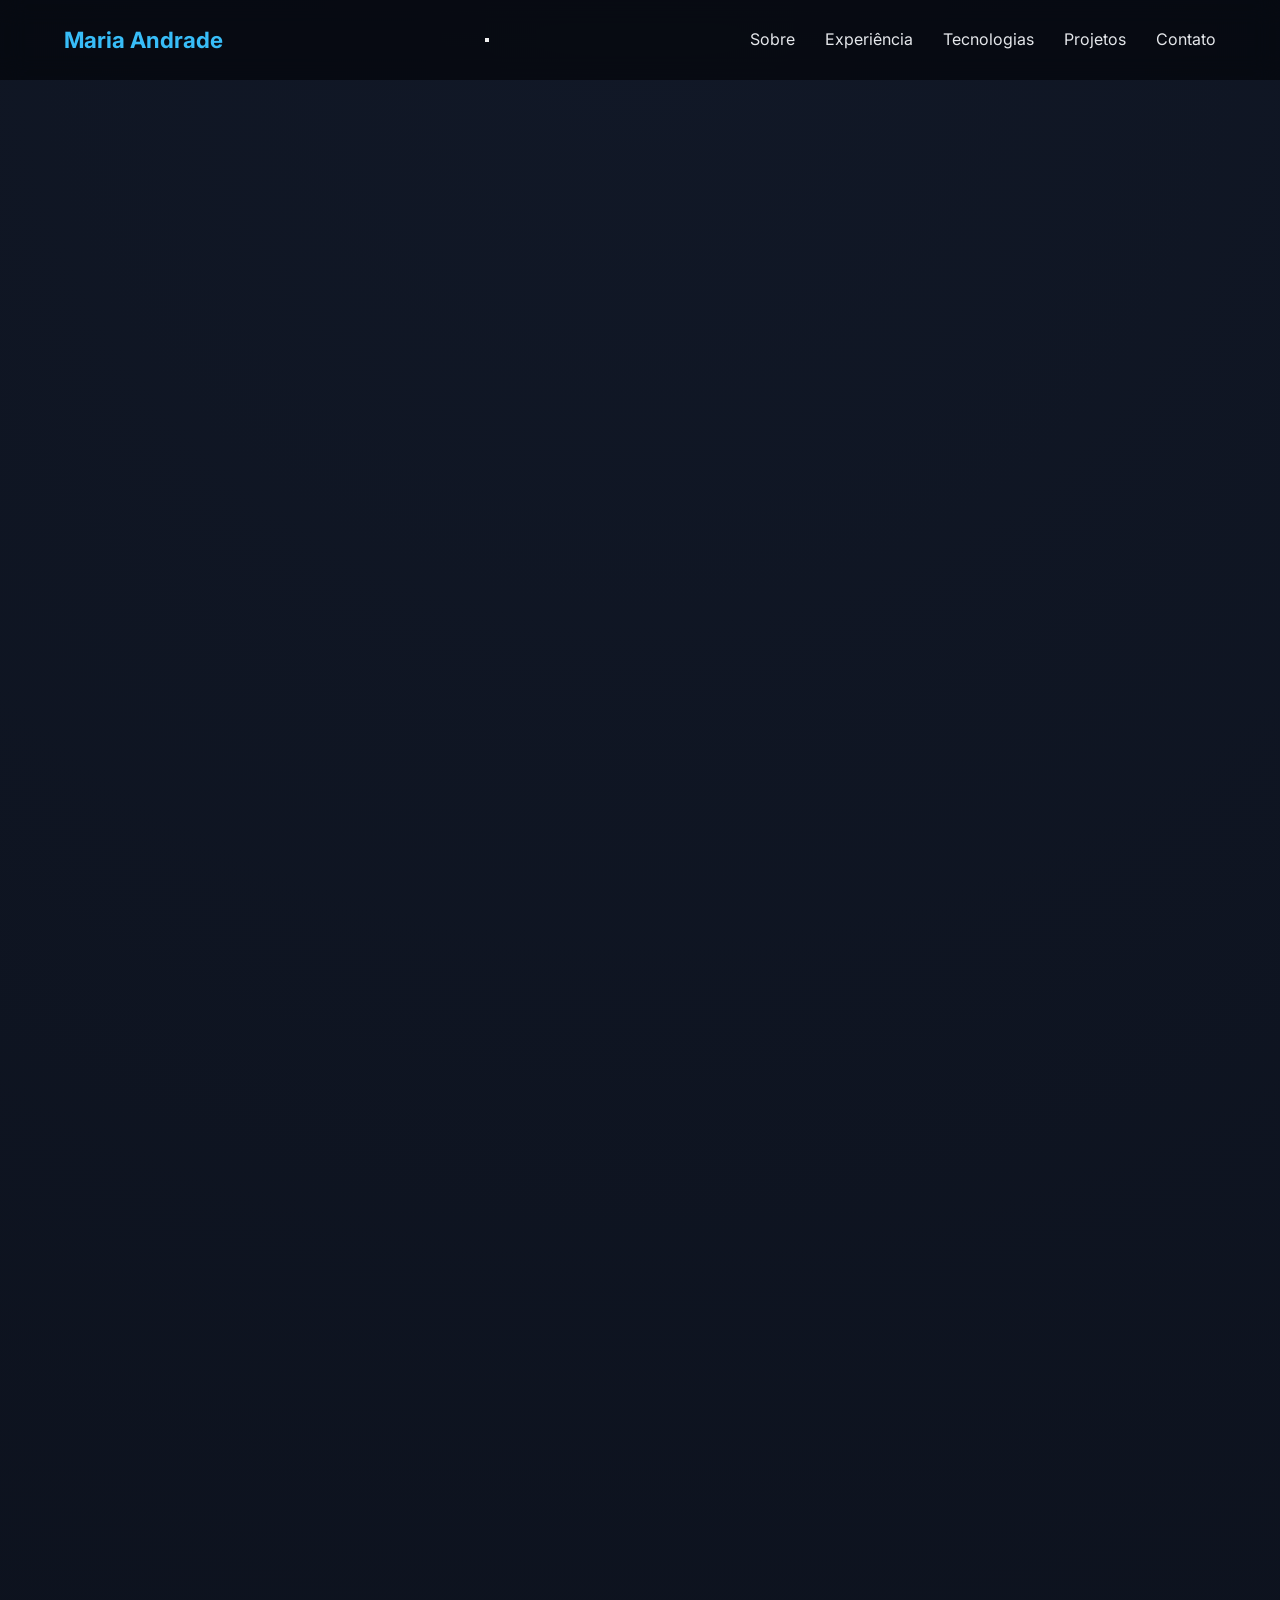
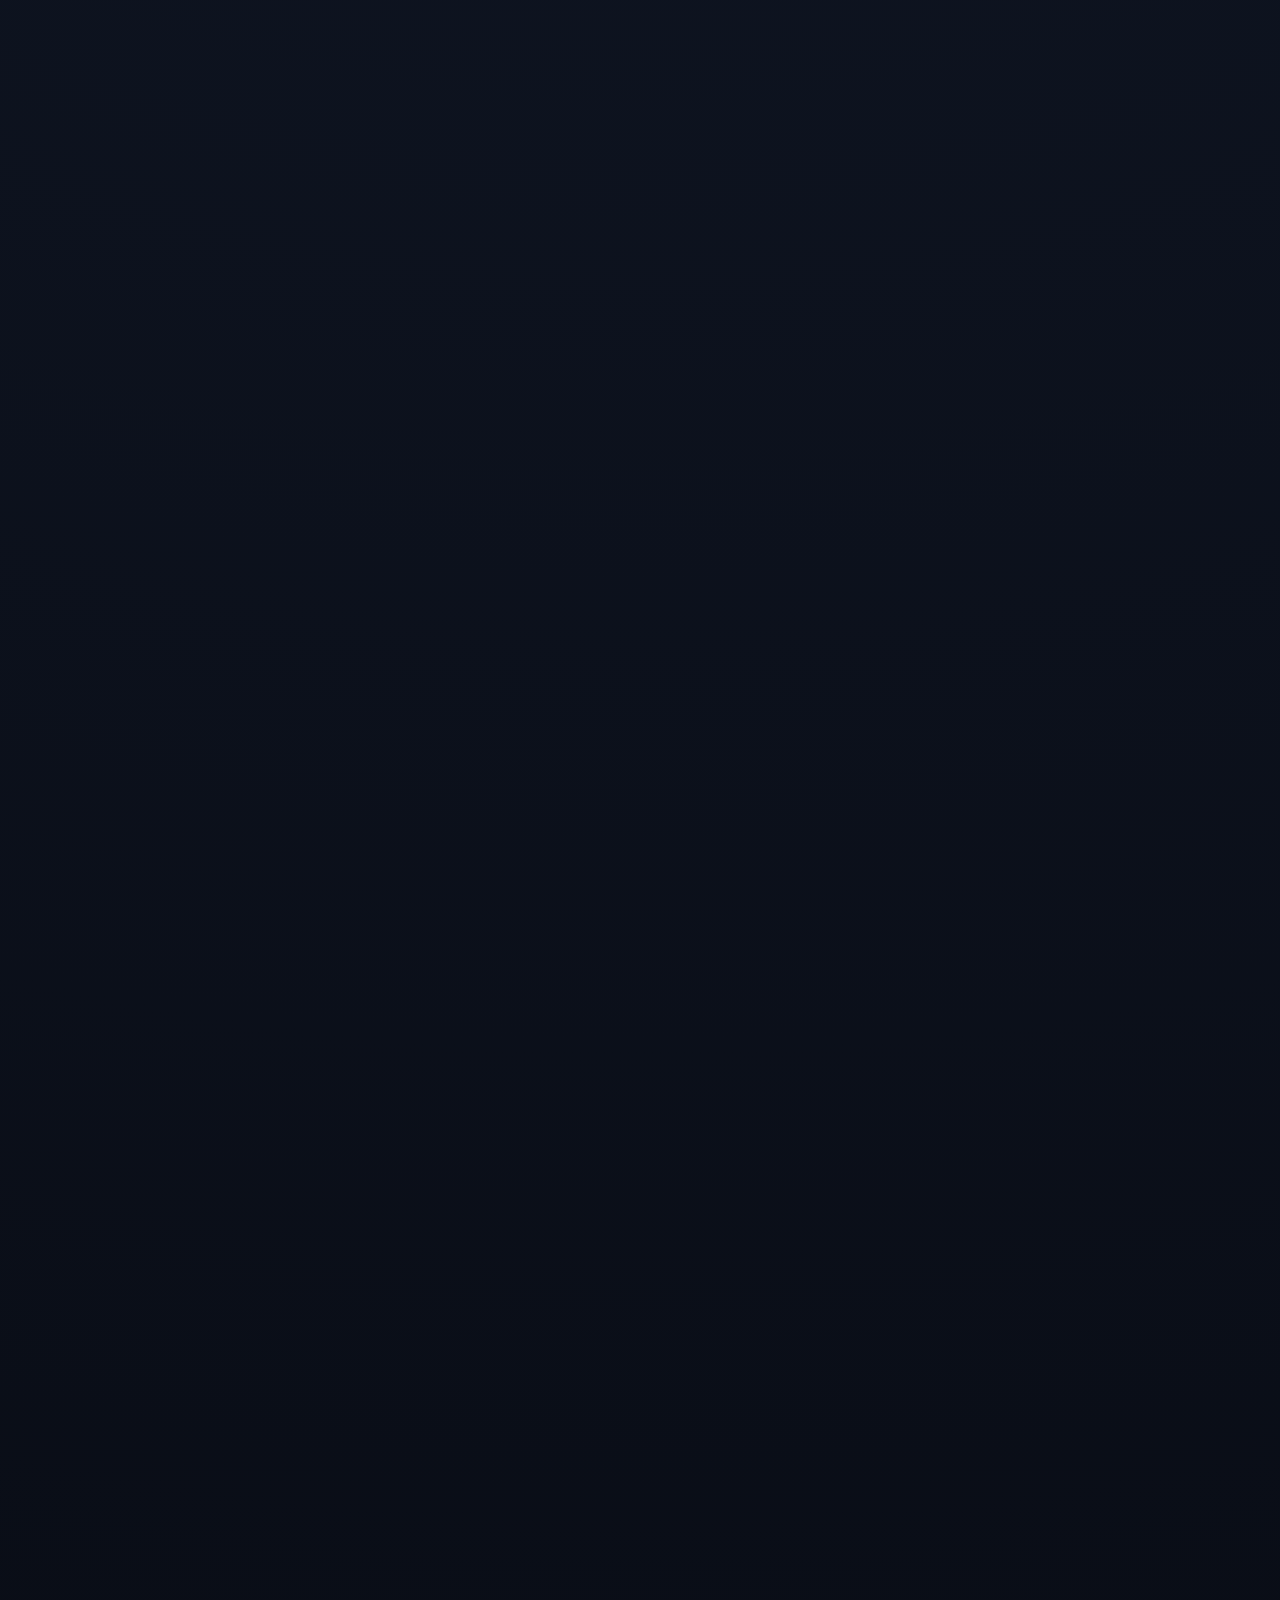
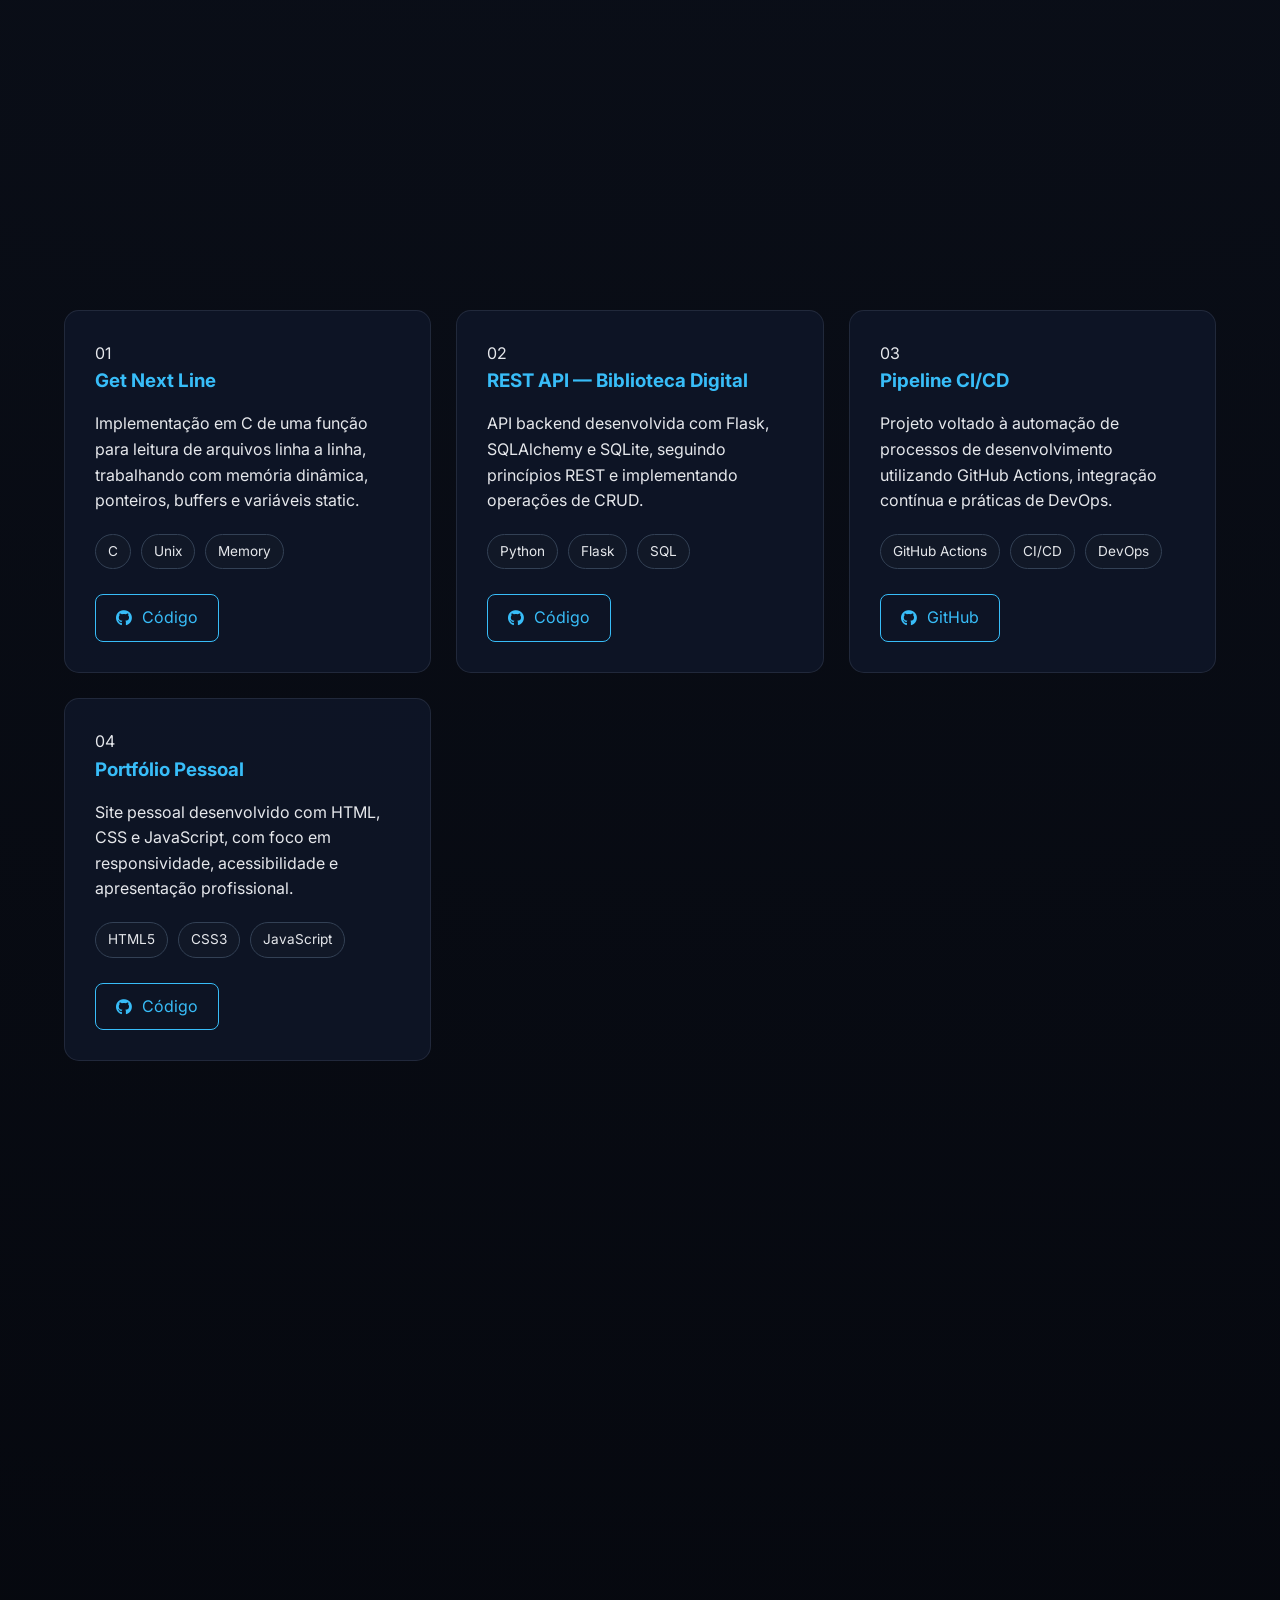
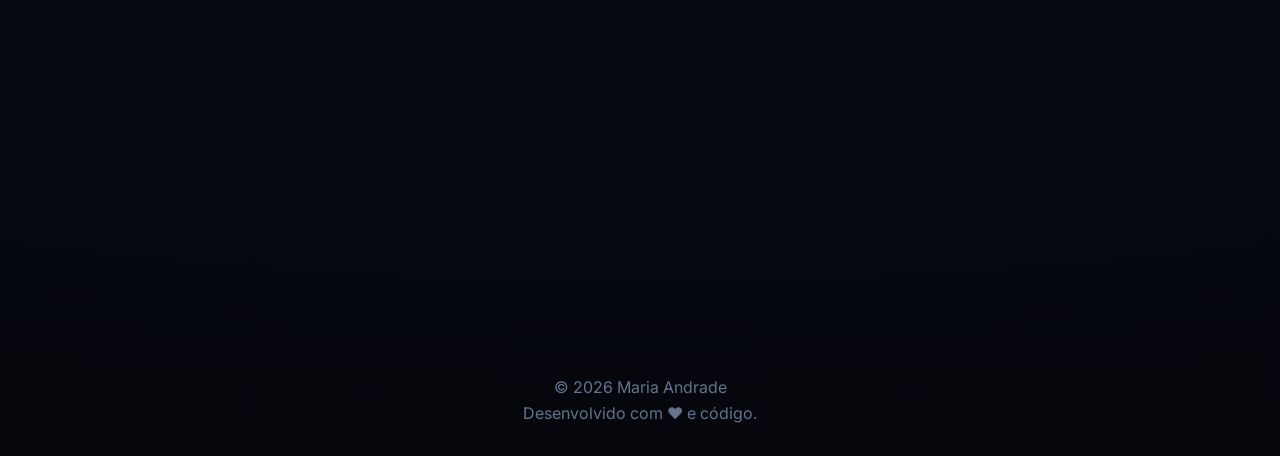
==== commit b9a97233: "Update fmt.Println message from 'Hello' to 'Goodbye'" ====
--- a/index.html
+++ b/index.html
@@ -3,499 +3,1269 @@
 
 <head>
     <meta charset="UTF-8">
-    <meta name="viewport" content="width=device-width, initial-scale=1.0">
-    <title>Maria Andrade | DevOps & Software Engineer</title>
-    <meta name="description" content="Portfólio de Maria Andrade - DevOps, Cloud, Backend e Engenharia de Software">
-    
-    <!-- Open Graph Tags (LinkedIn, Facebook, Twitter) -->
-    <meta property="og:title" content="Maria Andrade | DevOps & Software Engineer">
-    <meta property="og:description" content="Engenheira de Software, Estagiária de Implantação, estudante da 42 São Paulo, especializada em DevOps, Cloud, Linux e Automação.">
+
+    <meta
+        name="viewport"
+        content="width=device-width, initial-scale=1.0">
+
+    <meta
+        name="description"
+        content="Portfólio de Maria Andrade — Engenharia de Software, DevOps, Cloud, Linux, Python e C.">
+
+    <meta
+        name="author"
+        content="Maria Andrade">
+
+    <meta
+        name="keywords"
+        content="Maria Andrade, DevOps, Engenharia de Software, Python, C, Linux, Docker, AWS, GitHub, 42 São Paulo">
+
+    <meta name="theme-color" content="#0a0a0a">
+
+    <title>Maria Andrade | Software Engineer & DevOps</title>
+
+    <!-- Open Graph -->
+    <meta property="og:title" content="Maria Andrade | Software Engineer & DevOps">
+    <meta
+        property="og:description"
+        content="Portfólio de Maria Andrade — Engenharia de Software, DevOps, Cloud e Automação.">
     <meta property="og:type" content="website">
-    <meta property="og:url" content="https://mariaandrade-25.github.io">
-    <meta property="og:image" content="https://mariaandrade-25.github.io/assets/profile.jpg">
-    <meta property="og:image:width" content="1200">
-    <meta property="og:image:height" content="630">
-    
-    <!-- Twitter Tags -->
-    <meta name="twitter:card" content="summary_large_image">
-    <meta name="twitter:title" content="Maria Andrade | DevOps & Software Engineer">
-    <meta name="twitter:description" content="Engenheira de Software, Estagiária de Implantação, estudante da 42 São Paulo, especializada em DevOps, Cloud, Linux e Automação.">
-    <meta name="twitter:image" content="https://mariaandrade-25.github.io/assets/profile.jpg">
-    
-    <!-- Keywords -->
-    <meta name="keywords" content="DevOps, Cloud, Software Engineer, Linux, Python, C, Docker, AWS, GitHub, 42 São Paulo">
-    <meta name="author" content="Maria Andrade">
-
-    <!-- Fonte -->
+    <meta
+        property="og:url"
+        content="https://mariaandrade-25.github.io/">
+    <meta
+        property="og:image"
+        content="https://mariaandrade-25.github.io/assets/profile.jpg">
+
+    <!-- Favicon -->
+    <link
+        rel="icon"
+        type="image/svg+xml"
+        href="data:image/svg+xml,%3Csvg xmlns='http://www.w3.org/2000/svg' viewBox='0 0 100 100'%3E%3Ctext y='.9em' font-size='90'%3E%F0%9F%92%BB%3C/text%3E%3C/svg%3E">
+
+    <!-- Fonts -->
     <link rel="preconnect" href="https://fonts.googleapis.com">
-    <link rel="preconnect" href="https://fonts.gstatic.com" crossorigin>
-    <link href="https://fonts.googleapis.com/css2?family=Inter:wght@300;400;500;600;700;800&display=swap" rel="stylesheet">
-    
+    <link
+        rel="preconnect"
+        href="https://fonts.gstatic.com"
+        crossorigin>
+
+    <link
+        href="https://fonts.googleapis.com/css2?family=Inter:wght@300;400;500;600;700;800&display=swap"
+        rel="stylesheet">
+
     <!-- Font Awesome -->
-    <link rel="stylesheet" href="https://cdnjs.cloudflare.com/ajax/libs/font-awesome/6.7.2/css/all.min.css">
-    
-    <!-- CSS -->
-    <link rel="stylesheet" href="style.css">
+    <link
+        rel="stylesheet"
+        href="https://cdnjs.cloudflare.com/ajax/libs/font-awesome/6.7.2/css/all.min.css"
+        integrity="sha512-5+qxM8n5h0J5Tz7LhM5vY4W7F2H0JQ5J7T4xV7V5j2k1JQY5XK9w3X7kJ5T2R5L5Q5X5M5J5K5"
+        crossorigin="anonymous"
+        referrerpolicy="no-referrer">
+
+    <!-- Main CSS -->
+    <link
+        rel="stylesheet"
+        href="style.css?v=2.0">
 </head>
 
 <body>
 
-<!-- ========================== HEADER ========================== -->
-
-<header>
-    <div class="container">
-        <nav>
-            <a href="#" class="logo">Maria Andrade</a>
-            <ul class="nav-menu">
-                <li><a href="#about">Sobre</a></li>
-                <li><a href="#experience">Experiência</a></li>
-                <li><a href="#skills">Tecnologias</a></li>
-                <li><a href="#projects">Projetos</a></li>
-                <li><a href="#contact">Contato</a></li>
-            </ul>
-            <div class="hamburger">
-                <span></span>
-                <span></span>
-                <span></span>
+    <!-- =========================
+         HEADER
+    ========================== -->
+
+    <header class="site-header">
+        <div class="container">
+
+            <nav
+                class="navbar"
+                aria-label="Navegação principal">
+
+                <a
+                    href="#home"
+                    class="logo"
+                    aria-label="Página inicial">
+                    Maria Andrade
+                </a>
+
+                <button
+                    class="hamburger"
+                    type="button"
+                    aria-label="Abrir menu"
+                    aria-expanded="false"
+                    aria-controls="nav-menu">
+
+                    <span></span>
+                    <span></span>
+                    <span></span>
+                </button>
+
+                <ul
+                    class="nav-menu"
+                    id="nav-menu">
+
+                    <li>
+                        <a href="#about">Sobre</a>
+                    </li>
+
+                    <li>
+                        <a href="#experience">Experiência</a>
+                    </li>
+
+                    <li>
+                        <a href="#skills">Tecnologias</a>
+                    </li>
+
+                    <li>
+                        <a href="#projects">Projetos</a>
+                    </li>
+
+                    <li>
+                        <a href="#contact">Contato</a>
+                    </li>
+
+                </ul>
+
+            </nav>
+
+        </div>
+    </header>
+
+
+    <main>
+
+        <!-- =========================
+             HERO
+        ========================== -->
+
+        <section
+            id="home"
+            class="hero"
+            aria-labelledby="hero-title">
+
+            <div class="container hero-grid">
+
+                <div class="hero-left fade-in">
+
+                    <span class="tag">
+                        👋 Olá, eu sou a Maria
+                    </span>
+
+                    <h1 id="hero-title">
+                        Maria Andrade
+                    </h1>
+
+                    <h2>
+                        <span id="typing">
+                            Software Engineer
+                        </span>
+                    </h2>
+
+                    <p class="hero-description">
+                        Desenvolvedora em formação com foco em
+                        <strong>Software Engineering</strong>,
+                        <strong>DevOps</strong>,
+                        <strong>Cloud</strong> e
+                        <strong>Automação</strong>.
+                    </p>
+
+                    <p>
+                        Atualmente atuo como
+                        <strong>Estagiária de Implantação</strong>
+                        e estudo na
+                        <strong>42 São Paulo</strong>,
+                        desenvolvendo projetos em C, Python,
+                        SQL, APIs REST e fundamentos de sistemas.
+                    </p>
+
+                    <div class="buttons">
+
+                        <a
+                            href="#projects"
+                            class="btn">
+                            Ver projetos
+                        </a>
+
+                        <a
+                            href="assets/cv/Maria_Andrade.pdf"
+                            class="btn-outline"
+                            download="Maria_Andrade_CV.pdf">
+                            Baixar currículo
+                        </a>
+
+                    </div>
+
+                    <div
+                        class="social"
+                        aria-label="Redes sociais">
+
+                        <a
+                            href="https://github.com/MariaAndrade-25"
+                            target="_blank"
+                            rel="noopener noreferrer"
+                            aria-label="GitHub">
+
+                            <i class="fab fa-github"></i>
+                        </a>
+
+                        <a
+                            href="https://www.linkedin.com/in/maria-andrade-97241i"
+                            target="_blank"
+                            rel="noopener noreferrer"
+                            aria-label="LinkedIn">
+
+                            <i class="fab fa-linkedin"></i>
+                        </a>
+
+                        <a
+                            href="mailto:mariadeandrade@hotmail.com.br"
+                            aria-label="Enviar e-mail">
+
+                            <i class="fa-solid fa-envelope"></i>
+                        </a>
+
+                    </div>
+
+                </div>
+
+
+                <!-- HERO RIGHT -->
+
+                <div class="hero-right fade-in">
+
+                    <div class="photo">
+                        <img
+                            src="assets/profile.jpg"
+                            alt="Foto de Maria Andrade"
+                            width="400"
+                            height="400"
+                            loading="eager">
+                    </div>
+
+
+                    <div
+                        class="terminal"
+                        aria-label="Perfil técnico de Maria Andrade">
+
+                        <div class="terminal-header">
+
+                            <span class="red"></span>
+                            <span class="yellow"></span>
+                            <span class="green"></span>
+
+                        </div>
+
+                        <div class="terminal-body">
+
+                            <p>
+                                <span class="prompt">
+                                    maria@ubuntu
+                                </span>:~$ whoami
+                            </p>
+
+                            <p>
+                                Maria Andrade
+                            </p>
+
+                            <br>
+
+                            <p>
+                                <span class="prompt">
+                                    maria@ubuntu
+                                </span>:~$ cat profile.json
+                            </p>
+
+                            <p>{</p>
+
+                            <p>
+                                &nbsp;&nbsp;"role":
+                                "Software Engineer",
+                            </p>
+
+                            <p>
+                                &nbsp;&nbsp;"focus": [
+                            </p>
+
+                            <p>
+                                &nbsp;&nbsp;&nbsp;&nbsp;"DevOps",
+                            </p>
+
+                            <p>
+                                &nbsp;&nbsp;&nbsp;&nbsp;"Cloud",
+                            </p>
+
+                            <p>
+                                &nbsp;&nbsp;&nbsp;&nbsp;"Automation"
+                            </p>
+
+                            <p>
+                                &nbsp;&nbsp;],
+                            </p>
+
+                            <p>
+                                &nbsp;&nbsp;"languages": [
+                            </p>
+
+                            <p>
+                                &nbsp;&nbsp;&nbsp;&nbsp;"C",
+                            </p>
+
+                            <p>
+                                &nbsp;&nbsp;&nbsp;&nbsp;"Python",
+                            </p>
+
+                            <p>
+                                &nbsp;&nbsp;&nbsp;&nbsp;"SQL"
+                            </p>
+
+                            <p>
+                                &nbsp;&nbsp;],
+                            </p>
+
+                            <p>
+                                &nbsp;&nbsp;"tools": [
+                            </p>
+
+                            <p>
+                                &nbsp;&nbsp;&nbsp;&nbsp;"Linux",
+                            </p>
+
+                            <p>
+                                &nbsp;&nbsp;&nbsp;&nbsp;"Git",
+                            </p>
+
+                            <p>
+                                &nbsp;&nbsp;&nbsp;&nbsp;"Docker",
+                            </p>
+
+                            <p>
+                                &nbsp;&nbsp;&nbsp;&nbsp;"AWS"
+                            </p>
+
+                            <p>
+                                &nbsp;&nbsp;]
+                            </p>
+
+                            <p>}</p>
+
+                        </div>
+
+                    </div>
+
+                </div>
+
             </div>
-        </nav>
-    </div>
-</header>
-
-<!-- ========================== HERO ========================== -->
-
-<section class="hero">
-    <div class="container hero-grid">
-        <!-- TEXTO -->
-        <div class="hero-left fade-in">
-            <span class="tag">👋 Olá, seja bem-vindo!</span>
-            <h1>Maria Andrade</h1>
-            <h2><span id="typing"></span></h2>
-            
-            <p>Engenheira de Software em formação, atuando como <strong>Estagiária de Implantação</strong>, com foco em <strong>DevOps</strong>, <strong>Cloud</strong>, <strong>Linux</strong>, <strong>Automação</strong> e <strong>Engenharia de Software</strong>.</p>
-            
-            <p>Participante da <strong>42 São Paulo</strong>, desenvolvendo projetos em <strong>C</strong>, <strong>Python</strong>, <strong>SQL</strong>, APIs REST e fundamentos de sistemas.</p>
-            
-            <div class="buttons">
-                <a href="#projects" class="btn">Ver Projetos</a>
-                <a href="assets/Maria_Andrade_CV_Observabilidade.docx" class="btn-outline" download>Currículo</a>
+
+        </section>
+
+
+        <!-- =========================
+             ABOUT
+        ========================== -->
+
+        <section
+            id="about"
+            class="about"
+            aria-labelledby="about-title">
+
+            <div class="container">
+
+                <div class="section-header fade-in">
+
+                    <span class="section-label">
+                        01
+                    </span>
+
+                    <h2 id="about-title">
+                        Sobre mim
+                    </h2>
+
+                    <div class="line"></div>
+
+                </div>
+
+
+                <div class="about-grid fade-in">
+
+                    <div class="about-text">
+
+                        <p>
+                            Minha trajetória profissional começou na área
+                            da saúde, onde desenvolvi pensamento analítico,
+                            resolução de problemas e experiência em
+                            ambientes de alta complexidade.
+                        </p>
+
+                        <p>
+                            Hoje estou em transição para tecnologia,
+                            construindo minha carreira em
+                            <strong>Engenharia de Software</strong>,
+                            <strong>DevOps</strong> e
+                            <strong>Cloud</strong>.
+                        </p>
+
+                        <p>
+                            Minha formação combina a experiência prática
+                            da <strong>42 São Paulo</strong>, projetos
+                            próprios e aprendizado contínuo em programação,
+                            infraestrutura e automação.
+                        </p>
+
+                    </div>
+
+
+                    <div class="about-stats">
+
+                        <div class="stat">
+
+                            <h3>42</h3>
+
+                            <p>
+                                São Paulo
+                            </p>
+
+                        </div>
+
+
+                        <div class="stat">
+
+                            <h3>10+</h3>
+
+                            <p>
+                                Projetos
+                            </p>
+
+                        </div>
+
+
+                        <div class="stat">
+
+                            <h3>∞</h3>
+
+                            <p>
+                                Aprendizado
+                            </p>
+
+                        </div>
+
+                    </div>
+
+                </div>
+
             </div>
-            
-            <div class="social">
-                <a href="https://github.com/MariaAndrade-25" target="_blank" title="GitHub">
-                    <i class="fab fa-github"></i>
-                </a>
-                <a href="https://www.linkedin.com/in/maria-andrade-97241i" target="_blank" title="LinkedIn">
-                    <i class="fab fa-linkedin"></i>
-                </a>
-                <a href="mailto:mariadeandrade@hotmail.com.br" title="Email">
-                    <i class="fa-solid fa-envelope"></i>
-                </a>
+
+        </section>
+
+
+        <!-- =========================
+             EXPERIENCE
+        ========================== -->
+
+        <section
+            id="experience"
+            class="experience"
+            aria-labelledby="experience-title">
+
+            <div class="container">
+
+                <div class="section-header fade-in">
+
+                    <span class="section-label">
+                        02
+                    </span>
+
+                    <h2 id="experience-title">
+                        Experiência
+                    </h2>
+
+                    <div class="line"></div>
+
+                </div>
+
+
+                <div class="experience-timeline fade-in">
+
+                    <article class="timeline-item">
+
+                        <div
+                            class="timeline-dot"
+                            aria-hidden="true">
+                        </div>
+
+                        <div class="timeline-content">
+
+                            <span class="experience-date">
+                                Atual
+                            </span>
+
+                            <h3>
+                                Estagiária de Implantação
+                            </h3>
+
+                            <p class="company">
+                                Tecnologia & Implantação
+                            </p>
+
+                            <p>
+                                Atuação com processos, análise de dados,
+                                integração de sistemas e suporte à
+                                implantação de soluções tecnológicas.
+                            </p>
+
+                            <div class="tags">
+
+                                <span class="tag-tech">
+                                    Implantação
+                                </span>
+
+                                <span class="tag-tech">
+                                    Dados
+                                </span>
+
+                                <span class="tag-tech">
+                                    Integração
+                                </span>
+
+                                <span class="tag-tech">
+                                    Automação
+                                </span>
+
+                            </div>
+
+                        </div>
+
+                    </article>
+
+
+                    <article class="timeline-item">
+
+                        <div
+                            class="timeline-dot"
+                            aria-hidden="true">
+                        </div>
+
+                        <div class="timeline-content">
+
+                            <span class="experience-date">
+                                2023 — Atual
+                            </span>
+
+                            <h3>
+                                Estudante
+                            </h3>
+
+                            <p class="company">
+                                42 São Paulo
+                            </p>
+
+                            <p>
+                                Formação baseada em projetos práticos,
+                                com desenvolvimento de habilidades em C,
+                                algoritmos, memória, Unix, Git e
+                                resolução de problemas.
+                            </p>
+
+                            <div class="tags">
+
+                                <span class="tag-tech">
+                                    C
+                                </span>
+
+                                <span class="tag-tech">
+                                    Unix
+                                </span>
+
+                                <span class="tag-tech">
+                                    Git
+                                </span>
+
+                                <span class="tag-tech">
+                                    Problem Solving
+                                </span>
+
+                            </div>
+
+                        </div>
+
+                    </article>
+
+
+                    <article class="timeline-item">
+
+                        <div
+                            class="timeline-dot"
+                            aria-hidden="true">
+                        </div>
+
+                        <div class="timeline-content">
+
+                            <span class="experience-date">
+                                Estudos contínuos
+                            </span>
+
+                            <h3>
+                                Desenvolvimento de Software
+                            </h3>
+
+                            <p class="company">
+                                Projetos pessoais
+                            </p>
+
+                            <p>
+                                Desenvolvimento de APIs, aplicações,
+                                automações e projetos de estudo utilizando
+                                Python, SQL, Flask, Docker e tecnologias
+                                relacionadas à engenharia de software.
+                            </p>
+
+                            <div class="tags">
+
+                                <span class="tag-tech">
+                                    Python
+                                </span>
+
+                                <span class="tag-tech">
+                                    Flask
+                                </span>
+
+                                <span class="tag-tech">
+                                    SQL
+                                </span>
+
+                                <span class="tag-tech">
+                                    Docker
+                                </span>
+
+                            </div>
+
+                        </div>
+
+                    </article>
+
+                </div>
+
             </div>
+
+        </section>
+
+
+        <!-- =========================
+             SKILLS
+        ========================== -->
+
+        <section
+            id="skills"
+            class="skills"
+            aria-labelledby="skills-title">
+
+            <div class="container">
+
+                <div class="section-header fade-in">
+
+                    <span class="section-label">
+                        03
+                    </span>
+
+                    <h2 id="skills-title">
+                        Tecnologias
+                    </h2>
+
+                    <div class="line"></div>
+
+                </div>
+
+
+                <div class="skills-grid">
+
+                    <div class="skill-category fade-in">
+
+                        <h3>
+                            💻 Desenvolvimento
+                        </h3>
+
+                        <div class="skill-list">
+
+                            <span class="skill-item">
+                                C
+                            </span>
+
+                            <span class="skill-item">
+                                Python
+                            </span>
+
+                            <span class="skill-item">
+                                SQL
+                            </span>
+
+                            <span class="skill-item">
+                                REST APIs
+                            </span>
+
+                            <span class="skill-item">
+                                Flask
+                            </span>
+
+                        </div>
+
+                    </div>
+
+
+                    <div class="skill-category fade-in">
+
+                        <h3>
+                            ☁️ DevOps & Cloud
+                        </h3>
+
+                        <div class="skill-list">
+
+                            <span class="skill-item">
+                                Linux
+                            </span>
+
+                            <span class="skill-item">
+                                Git
+                            </span>
+
+                            <span class="skill-item">
+                                GitHub
+                            </span>
+
+                            <span class="skill-item">
+                                Docker
+                            </span>
+
+                            <span class="skill-item">
+                                AWS
+                            </span>
+
+                        </div>
+
+                    </div>
+
+
+                    <div class="skill-category fade-in">
+
+                        <h3>
+                            ⚙️ Automação & Ferramentas
+                        </h3>
+
+                        <div class="skill-list">
+
+                            <span class="skill-item">
+                                CI/CD
+                            </span>
+
+                            <span class="skill-item">
+                                GitHub Actions
+                            </span>
+
+                            <span class="skill-item">
+                                Shell
+                            </span>
+
+                            <span class="skill-item">
+                                Automação
+                            </span>
+
+                            <span class="skill-item">
+                                Git
+                            </span>
+
+                        </div>
+
+                    </div>
+
+                </div>
+
+            </div>
+
+        </section>
+
+
+        <!-- =========================
+             PROJECTS
+        ========================== -->
+
+        <section
+            id="projects"
+            class="projects"
+            aria-labelledby="projects-title">
+
+            <div class="container">
+
+                <div class="section-header fade-in">
+
+                    <span class="section-label">
+                        04
+                    </span>
+
+                    <h2 id="projects-title">
+                        Projetos
+                    </h2>
+
+                    <div class="line"></div>
+
+                </div>
+
+
+                <div class="projects-grid">
+
+
+                    <!-- GET NEXT LINE -->
+
+                    <article class="project-card fade-in">
+
+                        <div class="project-content">
+
+                            <span class="project-number">
+                                01
+                            </span>
+
+                            <h3>
+                                Get Next Line
+                            </h3>
+
+                            <p>
+                                Implementação em C de uma função para
+                                leitura de arquivos linha a linha,
+                                trabalhando com memória dinâmica,
+                                ponteiros, buffers e variáveis static.
+                            </p>
+
+                            <div class="project-tags">
+
+                                <span>C</span>
+                                <span>Unix</span>
+                                <span>Memory</span>
+
+                            </div>
+
+                            <div class="project-links">
+
+                                <a
+                                    href="https://github.com/MariaAndrade-25/get_next_line"
+                                    target="_blank"
+                                    rel="noopener noreferrer">
+
+                                    <i class="fab fa-github"></i>
+
+                                    Código
+
+                                </a>
+
+                            </div>
+
+                        </div>
+
+                    </article>
+
+
+                    <!-- REST API -->
+
+                    <article class="project-card fade-in">
+
+                        <div class="project-content">
+
+                            <span class="project-number">
+                                02
+                            </span>
+
+                            <h3>
+                                REST API — Biblioteca Digital
+                            </h3>
+
+                            <p>
+                                API backend desenvolvida com Flask,
+                                SQLAlchemy e SQLite, seguindo princípios
+                                REST e implementando operações de CRUD.
+                            </p>
+
+                            <div class="project-tags">
+
+                                <span>Python</span>
+                                <span>Flask</span>
+                                <span>SQL</span>
+
+                            </div>
+
+                            <div class="project-links">
+
+                                <a
+                                    href="https://github.com/MariaAndrade-25/biblioteca-api-flask"
+                                    target="_blank"
+                                    rel="noopener noreferrer">
+
+                                    <i class="fab fa-github"></i>
+
+                                    Código
+
+                                </a>
+
+                            </div>
+
+                        </div>
+
+                    </article>
+
+
+                    <!-- CI/CD -->
+
+                    <article class="project-card fade-in">
+
+                        <div class="project-content">
+
+                            <span class="project-number">
+                                03
+                            </span>
+
+                            <h3>
+                                Pipeline CI/CD
+                            </h3>
+
+                            <p>
+                                Projeto voltado à automação de processos
+                                de desenvolvimento utilizando GitHub
+                                Actions, integração contínua e práticas
+                                de DevOps.
+                            </p>
+
+                            <div class="project-tags">
+
+                                <span>GitHub Actions</span>
+                                <span>CI/CD</span>
+                                <span>DevOps</span>
+
+                            </div>
+
+                            <div class="project-links">
+
+                                <a
+                                    href="https://github.com/MariaAndrade-25?tab=repositories"
+                                    target="_blank"
+                                    rel="noopener noreferrer">
+
+                                    <i class="fab fa-github"></i>
+
+                                    GitHub
+
+                                </a>
+
+                            </div>
+
+                        </div>
+
+                    </article>
+
+
+                    <!-- PORTFOLIO -->
+
+                    <article class="project-card fade-in">
+
+                        <div class="project-content">
+
+                            <span class="project-number">
+                                04
+                            </span>
+
+                            <h3>
+                                Portfólio Pessoal
+                            </h3>
+
+                            <p>
+                                Site pessoal desenvolvido com HTML,
+                                CSS e JavaScript, com foco em
+                                responsividade, acessibilidade e
+                                apresentação profissional.
+                            </p>
+
+                            <div class="project-tags">
+
+                                <span>HTML5</span>
+                                <span>CSS3</span>
+                                <span>JavaScript</span>
+
+                            </div>
+
+                            <div class="project-links">
+
+                                <a
+                                    href="https://github.com/MariaAndrade-25/MariaAndrade-25.github.io"
+                                    target="_blank"
+                                    rel="noopener noreferrer">
+
+                                    <i class="fab fa-github"></i>
+
+                                    Código
+
+                                </a>
+
+                            </div>
+
+                        </div>
+
+                    </article>
+
+                </div>
+
+            </div>
+
+        </section>
+
+
+        <!-- =========================
+             CONTACT
+        ========================== -->
+
+        <section
+            id="contact"
+            class="contact"
+            aria-labelledby="contact-title">
+
+            <div class="container">
+
+                <div class="section-header fade-in">
+
+                    <span class="section-label">
+                        05
+                    </span>
+
+                    <h2 id="contact-title">
+                        Vamos conversar?
+                    </h2>
+
+                    <div class="line"></div>
+
+                </div>
+
+
+                <div class="contact-wrapper fade-in">
+
+                    <div class="contact-info">
+
+                        <h3>
+                            Entre em contato
+                        </h3>
+
+                        <p>
+                            Estou aberta a oportunidades, projetos e
+                            conversas sobre tecnologia, Engenharia de
+                            Software, DevOps e Cloud.
+                        </p>
+
+
+                        <div class="contact-item">
+
+                            <i
+                                class="fas fa-envelope"
+                                aria-hidden="true">
+                            </i>
+
+                            <div>
+
+                                <h4>
+                                    E-mail
+                                </h4>
+
+                                <p>
+                                    <a
+                                        href="mailto:mariadeandrade@hotmail.com.br">
+                                        mariadeandrade@hotmail.com.br
+                                    </a>
+                                </p>
+
+                            </div>
+
+                        </div>
+
+
+                        <div class="contact-item">
+
+                            <i
+                                class="fas fa-map-marker-alt"
+                                aria-hidden="true">
+                            </i>
+
+                            <div>
+
+                                <h4>
+                                    Localização
+                                </h4>
+
+                                <p>
+                                    São Paulo, SP — Brasil
+                                </p>
+
+                            </div>
+
+                        </div>
+
+
+                        <div
+                            class="social-large"
+                            aria-label="Redes sociais">
+
+                            <a
+                                href="https://github.com/MariaAndrade-25"
+                                target="_blank"
+                                rel="noopener noreferrer"
+                                aria-label="GitHub">
+
+                                <i class="fab fa-github"></i>
+
+                            </a>
+
+                            <a
+                                href="https://www.linkedin.com/in/maria-andrade-97241i"
+                                target="_blank"
+                                rel="noopener noreferrer"
+                                aria-label="LinkedIn">
+
+                                <i class="fab fa-linkedin"></i>
+
+                            </a>
+
+                            <a
+                                href="mailto:mariadeandrade@hotmail.com.br"
+                                aria-label="E-mail">
+
+                                <i class="fas fa-envelope"></i>
+
+                            </a>
+
+                        </div>
+
+                    </div>
+
+
+                    <!-- FORM -->
+
+                    <form
+                        class="contact-form"
+                        id="contactForm"
+                        action="mailto:mariadeandrade@hotmail.com.br"
+                        method="post"
+                        enctype="text/plain">
+
+                        <div class="form-group">
+
+                            <label for="name">
+                                Nome
+                            </label>
+
+                            <input
+                                id="name"
+                                name="name"
+                                type="text"
+                                placeholder="Seu nome"
+                                autocomplete="name"
+                                required>
+
+                        </div>
+
+
+                        <div class="form-group">
+
+                            <label for="email">
+                                E-mail
+                            </label>
+
+                            <input
+                                id="email"
+                                name="email"
+                                type="email"
+                                placeholder="seu@email.com"
+                                autocomplete="email"
+                                required>
+
+                        </div>
+
+
+                        <div class="form-group">
+
+                            <label for="subject">
+                                Assunto
+                            </label>
+
+                            <input
+                                id="subject"
+                                name="subject"
+                                type="text"
+                                placeholder="Assunto"
+                                required>
+
+                        </div>
+
+
+                        <div class="form-group">
+
+                            <label for="message">
+                                Mensagem
+                            </label>
+
+                            <textarea
+                                id="message"
+                                name="message"
+                                placeholder="Escreva sua mensagem..."
+                                rows="6"
+                                required></textarea>
+
+                        </div>
+
+
+                        <button
+                            type="submit"
+                            class="btn">
+
+                            Enviar mensagem
+
+                        </button>
+
+                    </form>
+
+                </div>
+
+            </div>
+
+        </section>
+
+    </main>
+
+
+    <!-- =========================
+         FOOTER
+    ========================== -->
+
+    <footer>
+
+        <div class="container">
+
+            <div class="footer-content">
+
+                <p>
+                    &copy; 2026 Maria Andrade.
+                    Todos os direitos reservados.
+                </p>
+
+                <p>
+                    Desenvolvido com
+                    <span
+                        class="heart"
+                        aria-label="amor">
+                        ❤️
+                    </span>
+                    e código.
+                </p>
+
+            </div>
+
         </div>
-        
-        <!-- FOTO + TERMINAL -->
-        <div class="hero-right fade-in">
-            <div class="photo">
-                <img src="assets/profile.jpg" alt="Maria Andrade">
-            </div>
-            
-            <div class="terminal">
-                <div class="terminal-header">
-                    <span class="red"></span>
-                    <span class="yellow"></span>
-                    <span class="green"></span>
-                </div>
-                <div class="terminal-body">
-                    <p><span class="prompt">maria@ubuntu</span>:~$ whoami</p>
-                    <p>Maria Andrade</p>
-                    <br>
-                    <p><span class="prompt">maria@ubuntu</span>:~$ cat profile.json</p>
-                    <p>{</p>
-                    <p>&nbsp;&nbsp;"role": "Software Engineer",</p>
-                    <p>&nbsp;&nbsp;"focus": [</p>
-                    <p>&nbsp;&nbsp;&nbsp;&nbsp;"DevOps",</p>
-                    <p>&nbsp;&nbsp;&nbsp;&nbsp;"Cloud",</p>
-                    <p>&nbsp;&nbsp;&nbsp;&nbsp;"Automation"</p>
-                    <p>&nbsp;&nbsp;],</p>
-                    <p>&nbsp;&nbsp;"languages": [</p>
-                    <p>&nbsp;&nbsp;&nbsp;&nbsp;"C",</p>
-                    <p>&nbsp;&nbsp;&nbsp;&nbsp;"Python",</p>
-                    <p>&nbsp;&nbsp;&nbsp;&nbsp;"SQL"</p>
-                    <p>&nbsp;&nbsp;],</p>
-                    <p>&nbsp;&nbsp;"tools": [</p>
-                    <p>&nbsp;&nbsp;&nbsp;&nbsp;"Linux",</p>
-                    <p>&nbsp;&nbsp;&nbsp;&nbsp;"Git",</p>
-                    <p>&nbsp;&nbsp;&nbsp;&nbsp;"Docker",</p>
-                    <p>&nbsp;&nbsp;&nbsp;&nbsp;"AWS"</p>
-                    <p>&nbsp;&nbsp;]</p>
-                    <p>}</p>
-                </div>
-            </div>
-        </div>
-    </div>
-</section>
-
-<!-- ========================== ABOUT ========================== -->
-
-<section id="about" class="about">
-    <div class="container">
-        <div class="section-header fade-in">
-            <h2>Sobre Mim</h2>
-            <div class="line"></div>
-        </div>
-        
-        <div class="about-grid fade-in">
-            <div class="about-text">
-                <p>Minha trajetória começou na área da saúde, onde desenvolvi pensamento analítico, resolução de problemas e experiência em ambientes de alta complexidade.</p>
-                
-                <p>Atualmente estou em transição para tecnologia, construindo minha carreira em <strong>Engenharia de Software</strong>, <strong>DevOps</strong> e <strong>Cloud</strong>, através da <strong>42 São Paulo</strong>, projetos próprios e estudos contínuos.</p>
-                
-                <p>Minha paixão é aprender, resolver problemas complexos e criar soluções que façam diferença. Estou sempre buscando novos desafios e oportunidades para crescer profissionalmente.</p>
-            </div>
-            
-            <div class="about-stats">
-                <div class="stat fade-in">
-                    <h3>2+</h3>
-                    <p>Anos em Transição Tech</p>
-                </div>
-                <div class="stat fade-in">
-                    <h3>10+</h3>
-                    <p>Projetos Desenvolvidos</p>
-                </div>
-                <div class="stat fade-in">
-                    <h3>100%</h3>
-                    <p>Dedicação</p>
-                </div>
-            </div>
-        </div>
-    </div>
-</section>
-
-<!-- ========================== EXPERIENCE ========================== -->
-
-<section id="experience" class="experience">
-    <div class="container">
-        <div class="section-header fade-in">
-            <h2>Experiência Profissional</h2>
-            <div class="line"></div>
-        </div>
-        
-        <div class="experience-timeline fade-in">
-            <div class="timeline-item">
-                <div class="timeline-dot"></div>
-                <div class="timeline-content">
-                    <h3>Estagiária de Implantação</h3>
-                    <p class="company">Empresa | Atual</p>
-                    <p>Atuação com tecnologia, processos, análise de dados, integração de sistemas e suporte à implantação de soluções. Experiência prática em DevOps, infraestrutura e automação.</p>
-                    <div class="tags">
-                        <span class="tag-tech">DevOps</span>
-                        <span class="tag-tech">Infraestrutura</span>
-                        <span class="tag-tech">Automação</span>
-                    </div>
-                </div>
-            </div>
-            
-            <div class="timeline-item">
-                <div class="timeline-dot"></div>
-                <div class="timeline-content">
-                    <h3>Estudante 42 São Paulo</h3>
-                    <p class="company">42 São Paulo | 2023 - Presente</p>
-                    <p>Programa de formação intensivo focado em programação prática. Desenvolvendo habilidades em C, Python, algoritmos e problem solving através de projetos desafiadores.</p>
-                    <div class="tags">
-                        <span class="tag-tech">C</span>
-                        <span class="tag-tech">Python</span>
-                        <span class="tag-tech">Algoritmos</span>
-                        <span class="tag-tech">Problem Solving</span>
-                    </div>
-                </div>
-            </div>
-
-            <div class="timeline-item">
-                <div class="timeline-dot"></div>
-                <div class="timeline-content">
-                    <h3>Engenheira de Software em Formação</h3>
-                    <p class="company">Autodidata | 2022 - Presente</p>
-                    <p>Desenvolvimento contínuo de projetos pessoais, estudos independentes em DevOps, Cloud, Linux e arquitetura de sistemas. Criação de APIs, automação de processos e infraestrutura.</p>
-                    <div class="tags">
-                        <span class="tag-tech">Python</span>
-                        <span class="tag-tech">SQL</span>
-                        <span class="tag-tech">APIs REST</span>
-                        <span class="tag-tech">Docker</span>
-                    </div>
-                </div>
-            </div>
-        </div>
-    </div>
-</section>
-
-<!-- ========================== SKILLS ========================== -->
-
-<section id="skills" class="skills">
-    <div class="container">
-        <div class="section-header fade-in">
-            <h2>Tecnologias & Skills</h2>
-            <div class="line"></div>
-        </div>
-        
-        <div class="skills-grid">
-            <div class="skill-category fade-in">
-                <h3>💻 Programação</h3>
-                <div class="skill-list">
-                    <div class="skill-item">
-                        <div class="skill-name">C</div>
-                        <div class="skill-bar">
-                            <div class="skill-progress" style="width: 75%"></div>
-                        </div>
-                    </div>
-                    <div class="skill-item">
-                        <div class="skill-name">Python</div>
-                        <div class="skill-bar">
-                            <div class="skill-progress" style="width: 80%"></div>
-                        </div>
-                    </div>
-                    <div class="skill-item">
-                        <div class="skill-name">SQL</div>
-                        <div class="skill-bar">
-                            <div class="skill-progress" style="width: 75%"></div>
-                        </div>
-                    </div>
-                    <div class="skill-item">
-                        <div class="skill-name">REST APIs</div>
-                        <div class="skill-bar">
-                            <div class="skill-progress" style="width: 70%"></div>
-                        </div>
-                    </div>
-                </div>
-            </div>
-            
-            <div class="skill-category fade-in">
-                <h3>🚀 DevOps & Cloud</h3>
-                <div class="skill-list">
-                    <div class="skill-item">
-                        <div class="skill-name">Linux</div>
-                        <div class="skill-bar">
-                            <div class="skill-progress" style="width: 85%"></div>
-                        </div>
-                    </div>
-                    <div class="skill-item">
-                        <div class="skill-name">Git/GitHub</div>
-                        <div class="skill-bar">
-                            <div class="skill-progress" style="width: 85%"></div>
-                        </div>
-                    </div>
-                    <div class="skill-item">
-                        <div class="skill-name">Docker</div>
-                        <div class="skill-bar">
-                            <div class="skill-progress" style="width: 70%"></div>
-                        </div>
-                    </div>
-                    <div class="skill-item">
-                        <div class="skill-name">AWS</div>
-                        <div class="skill-bar">
-                            <div class="skill-progress" style="width: 65%"></div>
-                        </div>
-                    </div>
-                </div>
-            </div>
-            
-            <div class="skill-category fade-in">
-                <h3>🛠️ Ferramentas</h3>
-                <div class="skill-list">
-                    <div class="skill-item">
-                        <div class="skill-name">CI/CD</div>
-                        <div class="skill-bar">
-                            <div class="skill-progress" style="width: 75%"></div>
-                        </div>
-                    </div>
-                    <div class="skill-item">
-                        <div class="skill-name">GitHub Actions</div>
-                        <div class="skill-bar">
-                            <div class="skill-progress" style="width: 70%"></div>
-                        </div>
-                    </div>
-                    <div class="skill-item">
-                        <div class="skill-name">Terminal/Shell</div>
-                        <div class="skill-bar">
-                            <div class="skill-progress" style="width: 80%"></div>
-                        </div>
-                    </div>
-                    <div class="skill-item">
-                        <div class="skill-name">Automação</div>
-                        <div class="skill-bar">
-                            <div class="skill-progress" style="width: 75%"></div>
-                        </div>
-                    </div>
-                </div>
-            </div>
-        </div>
-    </div>
-</section>
-
-<!-- ========================== PROJECTS ========================== -->
-
-<section id="projects" class="projects">
-    <div class="container">
-        <div class="section-header fade-in">
-            <h2>Projetos em Destaque</h2>
-            <div class="line"></div>
-        </div>
-        
-        <div class="projects-grid">
-            <!-- GET NEXT LINE -->
-            <div class="project-card fade-in">
-                <div class="project-content">
-                    <h3>Get Next Line - 42 São Paulo</h3>
-                    <p>Implementação em C para leitura eficiente de arquivos utilizando memória dinâmica, ponteiros e variáveis static. Projeto fundamental da 42 São Paulo.</p>
-                    <div class="project-tags">
-                        <span>C</span>
-                        <span>Unix</span>
-                        <span>Memory Management</span>
-                    </div>
-                    <div class="project-links">
-                        <a href="https://github.com/MariaAndrade-25" target="_blank">
-                            <i class="fab fa-github"></i> Código
-                        </a>
-                    </div>
-                </div>
-            </div>
-
-            <!-- REST API -->
-            <div class="project-card fade-in">
-                <div class="project-content">
-                    <h3>REST API Biblioteca Digital</h3>
-                    <p>API backend desenvolvida em Flask com SQLAlchemy e SQLite seguindo arquitetura REST completa com endpoints de CRUD.</p>
-                    <div class="project-tags">
-                        <span>Python</span>
-                        <span>Flask</span>
-                        <span>SQL</span>
-                    </div>
-                    <div class="project-links">
-                        <a href="https://github.com/MariaAndrade-25" target="_blank">
-                            <i class="fab fa-github"></i> Código
-                        </a>
-                    </div>
-                </div>
-            </div>
-
-            <!-- CI/CD -->
-            <div class="project-card fade-in">
-                <div class="project-content">
-                    <h3>Pipeline CI/CD com GitHub Actions</h3>
-                    <p>Automação completa de testes, build e deploy utilizando GitHub Actions. Implementação de integração contínua para qualidade de código.</p>
-                    <div class="project-tags">
-                        <span>GitHub Actions</span>
-                        <span>CI/CD</span>
-                        <span>DevOps</span>
-                    </div>
-                    <div class="project-links">
-                        <a href="https://github.com/MariaAndrade-25" target="_blank">
-                            <i class="fab fa-github"></i> Código
-                        </a>
-                    </div>
-                </div>
-            </div>
-
-            <!-- Portfólio -->
-            <div class="project-card fade-in">
-                <div class="project-content">
-                    <h3>Portfólio Pessoal - Este Site!</h3>
-                    <p>Portfólio responsivo com design moderno, animações suaves e otimização para SEO. Desenvolvido com HTML5, CSS3 e JavaScript vanilla.</p>
-                    <div class="project-tags">
-                        <span>HTML5</span>
-                        <span>CSS3</span>
-                        <span>JavaScript</span>
-                    </div>
-                    <div class="project-links">
-                        <a href="https://github.com/MariaAndrade-25/MariaAndrade-25.github.io" target="_blank">
-                            <i class="fab fa-github"></i> Código
-                        </a>
-                    </div>
-                </div>
-            </div>
-        </div>
-    </div>
-</section>
-
-<!-- ========================== CONTACT ========================== -->
-
-<section id="contact" class="contact">
-    <div class="container">
-        <div class="section-header fade-in">
-            <h2>Vamos Conversar!</h2>
-            <div class="line"></div>
-        </div>
-        
-        <div class="contact-wrapper fade-in">
-            <div class="contact-info">
-                <h3>Fale Comigo</h3>
-                <p>Estou aberto a oportunidades, colaborações e conversas sobre tecnologia, DevOps e Engenharia de Software. Sinta-se à vontade para entrar em contato!</p>
-                
-                <div class="contact-item">
-                    <i class="fas fa-envelope"></i>
-                    <div>
-                        <h4>Email</h4>
-                        <p><a href="mailto:mariadeandrade@hotmail.com.br">mariadeandrade@hotmail.com.br</a></p>
-                    </div>
-                </div>
-                
-                <div class="contact-item">
-                    <i class="fas fa-map-marker-alt"></i>
-                    <div>
-                        <h4>Localização</h4>
-                        <p>São Paulo, SP - Brasil</p>
-                    </div>
-                </div>
-                
-                <div class="social-large">
-                    <a href="https://github.com/MariaAndrade-25" target="_blank">
-                        <i class="fab fa-github"></i>
-                    </a>
-                    <a href="https://www.linkedin.com/in/maria-andrade-97241i" target="_blank">
-                        <i class="fab fa-linkedin"></i>
-                    </a>
-                    <a href="mailto:mariadeandrade@hotmail.com.br">
-                        <i class="fas fa-envelope"></i>
-                    </a>
-                </div>
-            </div>
-            
-            <form class="contact-form" id="contactForm">
-                <div class="form-group">
-                    <input type="text" placeholder="Seu nome" required>
-                </div>
-                
-                <div class="form-group">
-                    <input type="email" placeholder="Seu email" required>
-                </div>
-                
-                <div class="form-group">
-                    <input type="text" placeholder="Assunto" required>
-                </div>
-                
-                <div class="form-group">
-                    <textarea placeholder="Sua mensagem" rows="5" required></textarea>
-                </div>
-                
-                <button type="submit" class="btn">Enviar Mensagem</button>
-            </form>
-        </div>
-    </div>
-</section>
-
-<!-- ========================== FOOTER ========================== -->
-
-<footer>
-    <div class="container">
-        <div class="footer-content">
-            <p>&copy; 2026 Maria Andrade. Todos os direitos reservados.</p>
-            <p>Desenvolvido com <span class="heart">❤️</span> e muita dedicação</p>
-        </div>
-    </div>
-</footer>
-
-<!-- Scripts -->
-<script src="script.js"></script>
+
+    </footer>
+
+
+    <!-- JavaScript -->
+    <script src="script.js" defer></script>
 
 </body>
+
 </html>
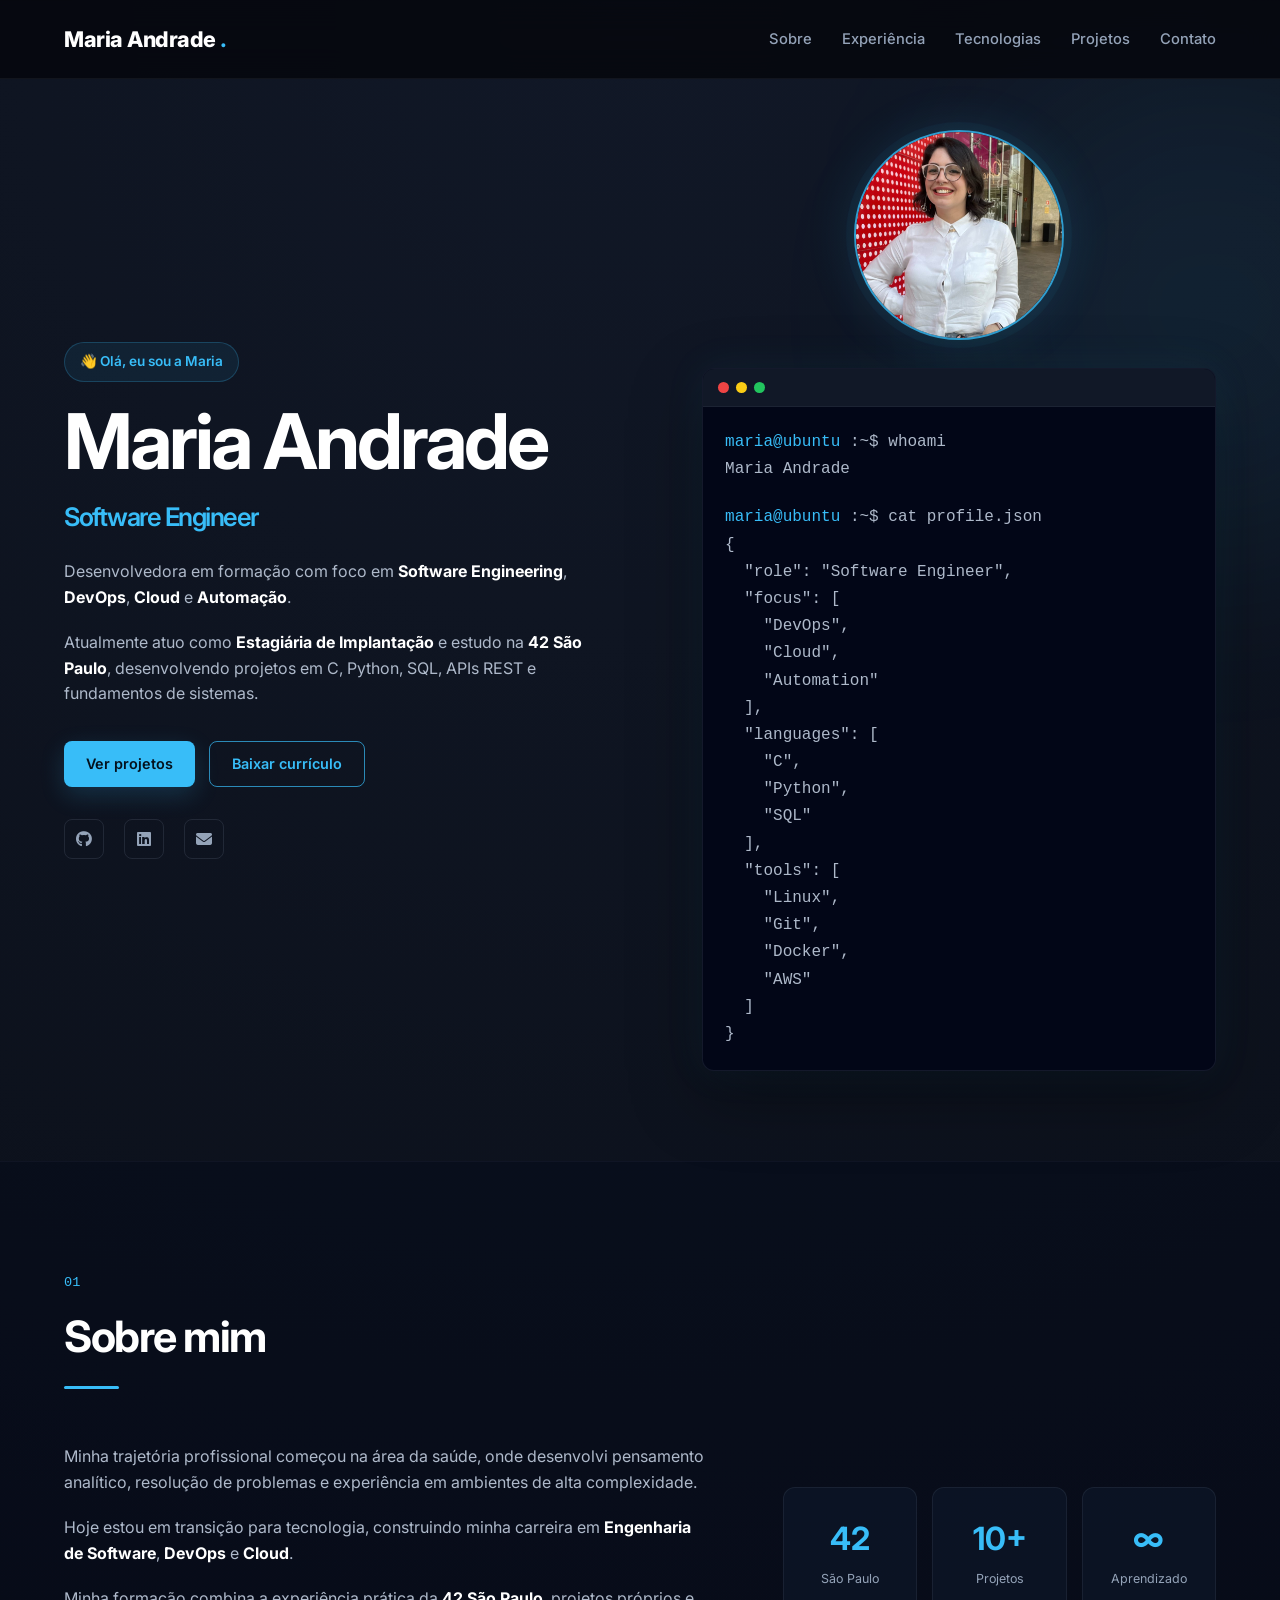
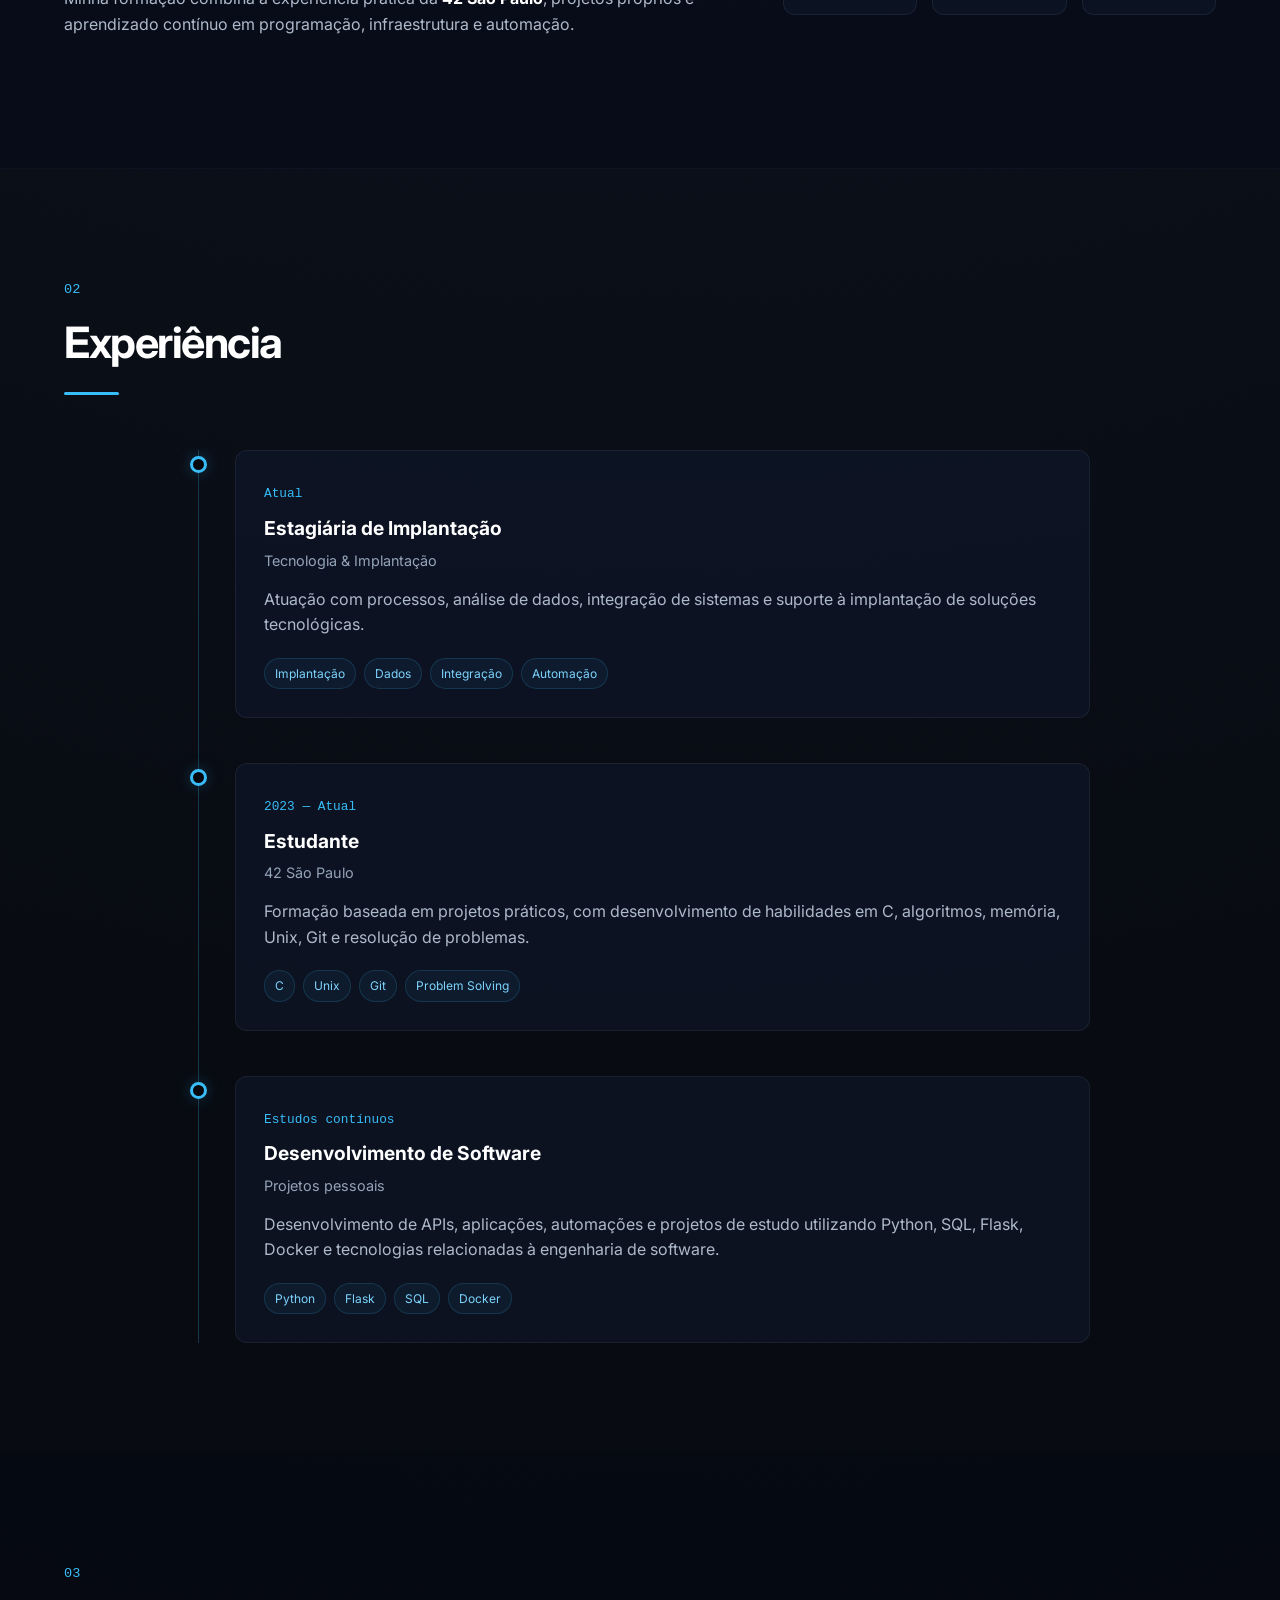
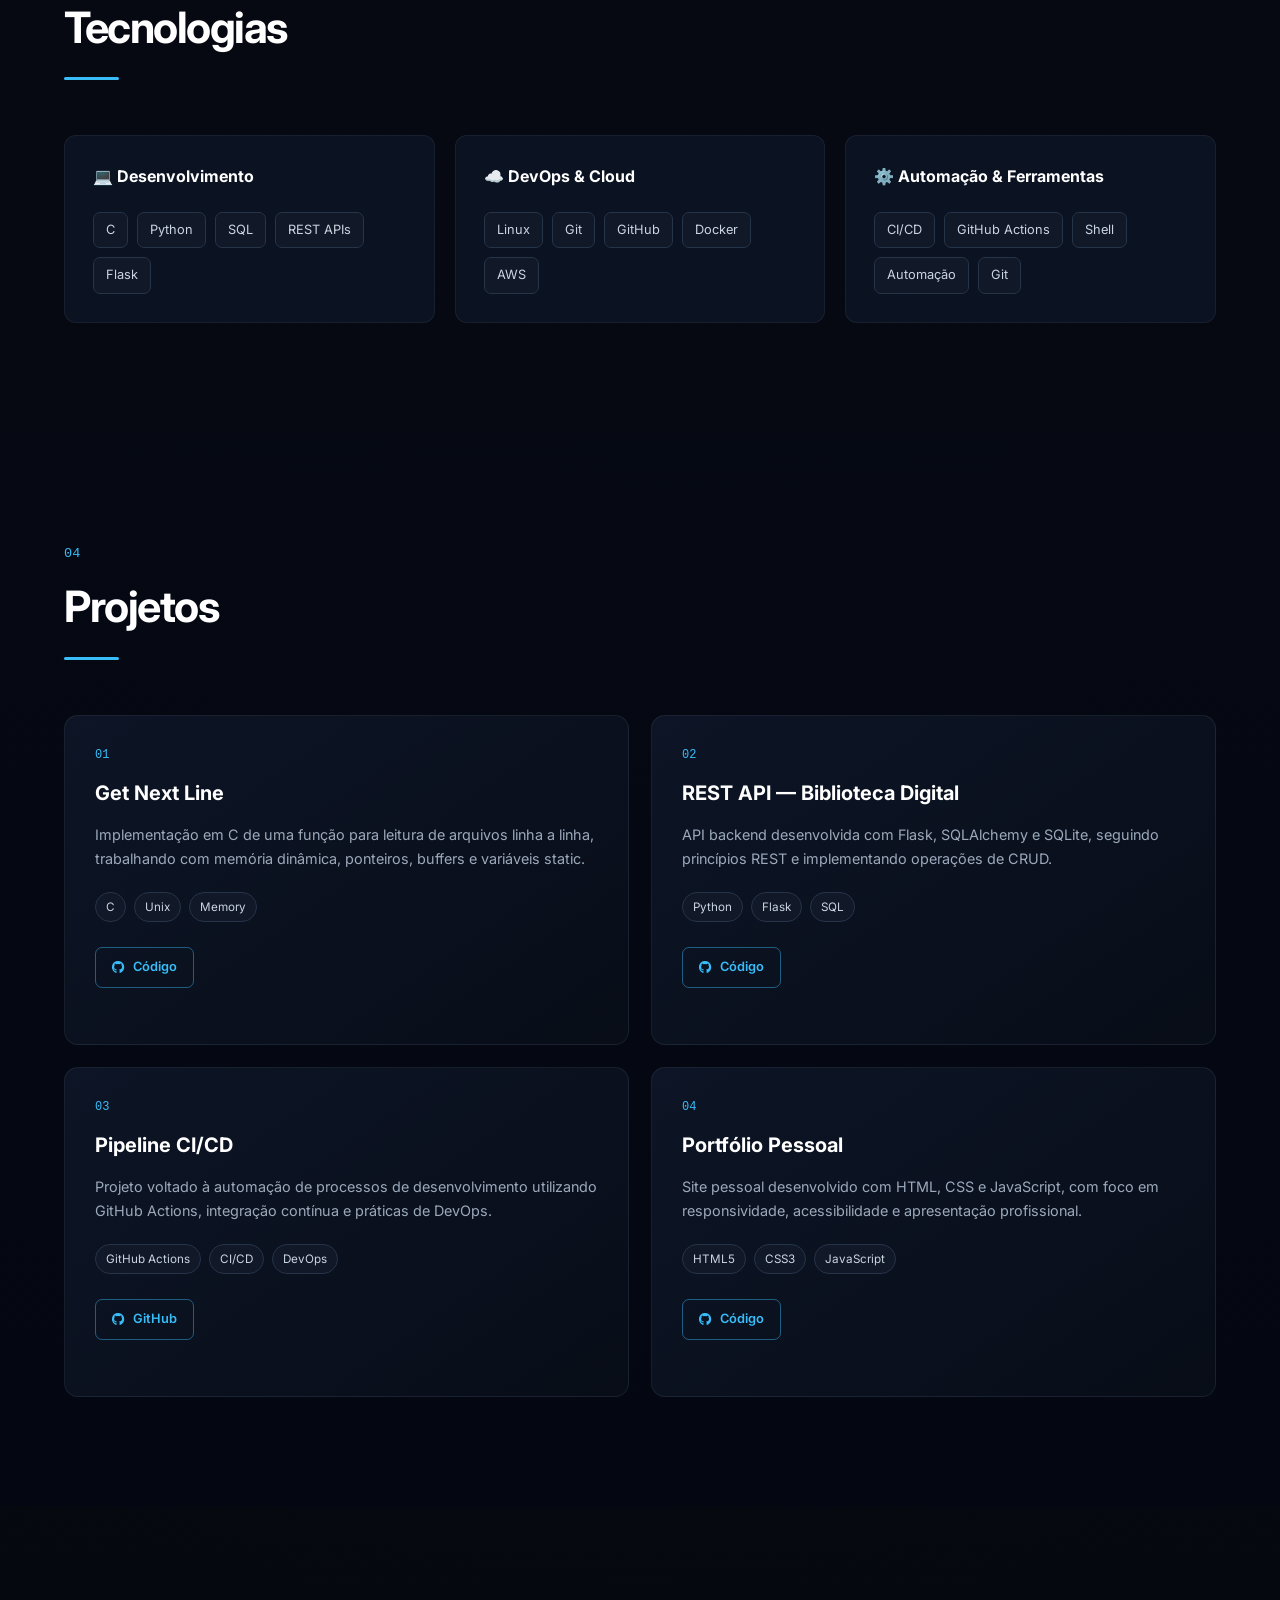
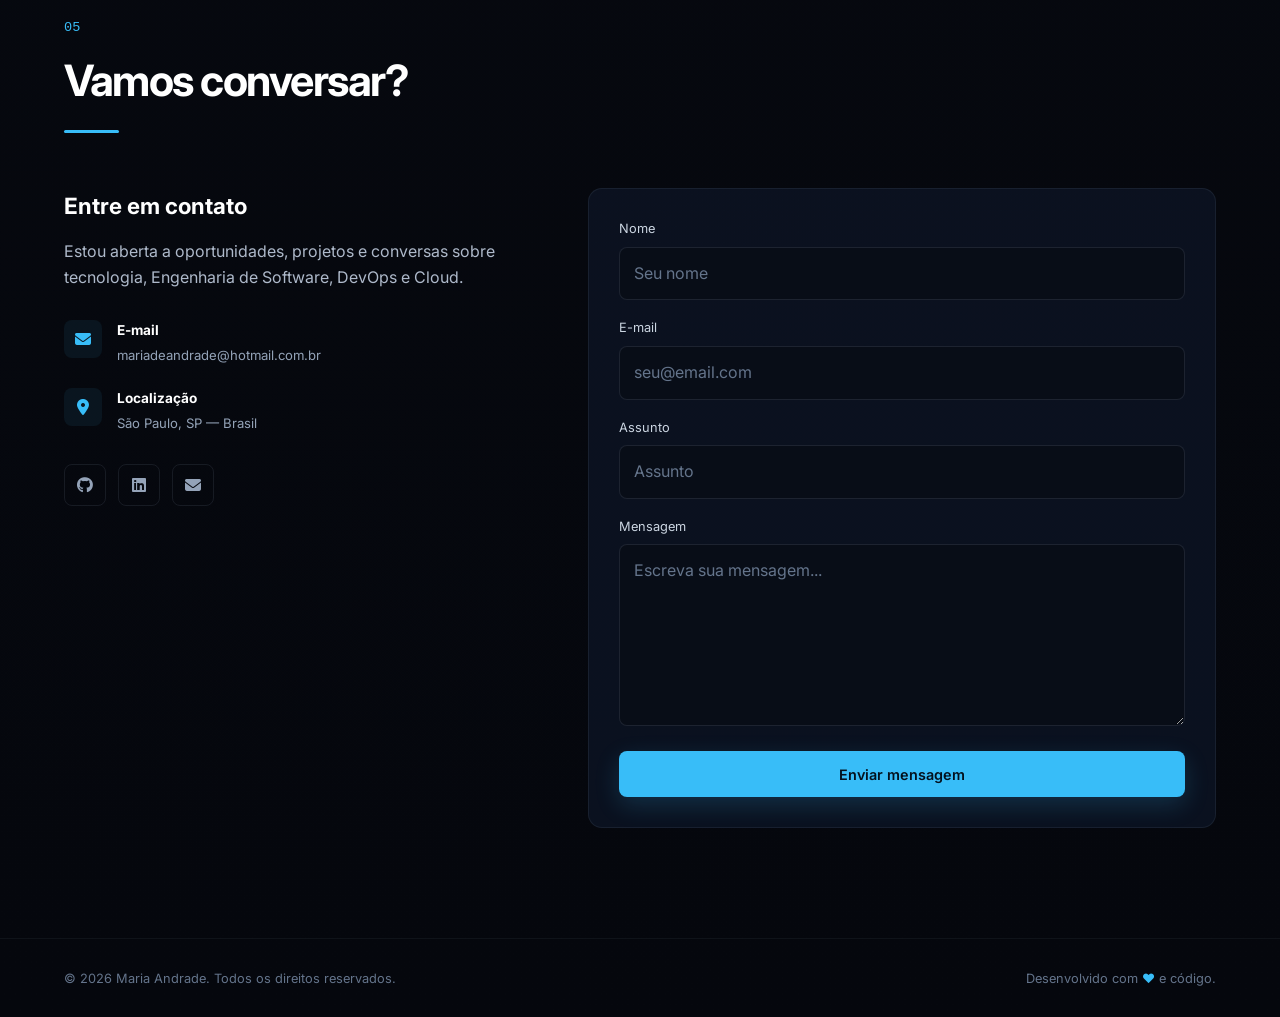
==== commit 5de4f706: "ATT" ====
--- a/index.html
+++ b/index.html
@@ -58,14 +58,13 @@
     <link
         rel="stylesheet"
         href="https://cdnjs.cloudflare.com/ajax/libs/font-awesome/6.7.2/css/all.min.css"
-        integrity="sha512-5+qxM8n5h0J5Tz7LhM5vY4W7F2H0JQ5J7T4xV7V5j2k1JQY5XK9w3X7kJ5T2R5L5Q5X5M5J5K5"
         crossorigin="anonymous"
         referrerpolicy="no-referrer">
 
     <!-- Main CSS -->
     <link
         rel="stylesheet"
-        href="style.css?v=2.0">
+        href="style.css?v=3.0">
 </head>
 
 <body>
--- a/style.css
+++ b/style.css
@@ -1,797 +1,1500 @@
-/* =========================
-   RESET
-========================= */
-
 * {
     margin: 0;
     padding: 0;
     box-sizing: border-box;
 }
 
-
 html {
     scroll-behavior: smooth;
-}
-
+    scroll-padding-top: 80px;
+}
 
 body {
-
-    font-family: 'Inter', sans-serif;
-
+    font-family: "Inter", sans-serif;
     background:
-    radial-gradient(
-        circle at top,
-        #111827,
-        #05070d
-    );
-
+        radial-gradient(
+            circle at top,
+            #111827 0%,
+            #080b12 45%,
+            #05070d 100%
+        );
     color: #e5e7eb;
-
     line-height: 1.6;
-
-}
-
-
+    overflow-x: hidden;
+}
 
 img {
-
+    display: block;
     max-width: 100%;
-
+}
+
+a {
+    color: inherit;
+    text-decoration: none;
+}
+
+button,
+input,
+textarea {
+    font: inherit;
+}
+
+button {
+    border: 0;
+}
+
+.container {
+    width: min(90%, 1200px);
+    margin: 0 auto;
+}
+
+
+/* =========================================================
+   HEADER / NAVBAR
+========================================================= */
+
+.site-header {
+    position: fixed;
+    top: 0;
+    left: 0;
+    width: 100%;
+    z-index: 1000;
+
+    background: rgba(5, 7, 13, 0.82);
+    backdrop-filter: blur(16px);
+    -webkit-backdrop-filter: blur(16px);
+
+    border-bottom: 1px solid rgba(148, 163, 184, 0.08);
+}
+
+.navbar {
+    height: 78px;
+
+    display: flex;
+    align-items: center;
+    justify-content: space-between;
+}
+
+.logo {
+    font-size: 1.35rem;
+    font-weight: 800;
+    letter-spacing: -0.5px;
+
+    color: #ffffff;
+
+    transition: 0.3s ease;
+}
+
+.logo::after {
+    content: ".";
+    color: #38bdf8;
+}
+
+.logo:hover {
+    color: #38bdf8;
+}
+
+.nav-menu {
+    display: flex;
+    align-items: center;
+    gap: 30px;
+
+    list-style: none;
+}
+
+.nav-menu a {
+    position: relative;
+
+    color: #94a3b8;
+    font-size: 0.92rem;
+    font-weight: 500;
+
+    transition: 0.3s ease;
+}
+
+.nav-menu a::after {
+    content: "";
+
+    position: absolute;
+    left: 0;
+    bottom: -7px;
+
+    width: 0;
+    height: 2px;
+
+    background: #38bdf8;
+
+    transition: 0.3s ease;
+}
+
+.nav-menu a:hover {
+    color: #ffffff;
+}
+
+.nav-menu a:hover::after {
+    width: 100%;
+}
+
+
+/* =========================================================
+   HAMBURGER
+========================================================= */
+
+.hamburger {
+    display: none;
+
+    width: 42px;
+    height: 42px;
+
+    align-items: center;
+    justify-content: center;
+    flex-direction: column;
+    gap: 5px;
+
+    background: transparent;
+    cursor: pointer;
+}
+
+.hamburger span {
     display: block;
 
-}
-
-
-
-a {
-
-    text-decoration: none;
-
-    color: inherit;
-
-}
-
-
-
-.container {
-
-    width: 90%;
-
-    max-width: 1200px;
-
-    margin: auto;
-
-}
-
-
-
-
-
-
-/* =========================
-   NAVBAR
-========================= */
-
-
-header {
-
-    position: fixed;
-
-    width: 100%;
-
-    top: 0;
-
-    z-index: 1000;
-
-    backdrop-filter: blur(12px);
-
-    background: rgba(5,7,13,.75);
-
-}
-
-
-
-nav {
-
-    height: 80px;
-
-    display: flex;
-
-    justify-content: space-between;
-
+    width: 24px;
+    height: 2px;
+
+    background: #e5e7eb;
+    border-radius: 2px;
+
+    transition: 0.3s ease;
+}
+
+
+/* =========================================================
+   HERO
+========================================================= */
+
+.hero {
+    min-height: 100vh;
+
+    display: flex;
     align-items: center;
 
-}
-
-
-
-.logo {
-
-    font-size: 1.4rem;
-
-    font-weight: 700;
-
-    color: #38bdf8;
-
-}
-
-
-
-nav ul {
-
-    display: flex;
-
-    gap: 30px;
-
-    list-style: none;
-
-}
-
-
-
-nav a {
-
-    transition: .3s;
-
-}
-
-
-
-nav a:hover {
-
-    color: #38bdf8;
-
-}
-
-
-
-
-
-
-/* =========================
-   HERO
-========================= */
-
-
-.hero {
-
-    min-height: 100vh;
-
-    display: flex;
+    padding: 130px 0 90px;
+
+    position: relative;
+}
+
+.hero::before {
+    content: "";
+
+    position: absolute;
+
+    width: 500px;
+    height: 500px;
+
+    top: 5%;
+    right: -180px;
+
+    background: rgba(56, 189, 248, 0.07);
+
+    filter: blur(100px);
+    border-radius: 50%;
+
+    pointer-events: none;
+}
+
+.hero-grid {
+    display: grid;
+
+    grid-template-columns: 1.05fr 0.95fr;
+
+    gap: 70px;
 
     align-items: center;
-
-    padding-top: 80px;
-
-}
-
-
-
-.hero-grid {
-
-    display: grid;
-
-    grid-template-columns: 1fr 1fr;
-
-    gap: 70px;
-
+}
+
+.hero-left {
+    position: relative;
+    z-index: 1;
+}
+
+.tag {
+    display: inline-flex;
     align-items: center;
 
-}
-
-
-
-.tag {
-
-    display: inline-block;
-
     padding: 8px 15px;
 
-    border-radius: 30px;
-
-    background: rgba(56,189,248,.1);
-
-    border: 1px solid rgba(56,189,248,.3);
-
-    color: #38bdf8;
-
-    margin-bottom: 25px;
-
-}
-
-
+    border-radius: 999px;
+
+    background: rgba(56, 189, 248, 0.08);
+    border: 1px solid rgba(56, 189, 248, 0.22);
+
+    color: #38bdf8;
+
+    font-size: 0.85rem;
+    font-weight: 600;
+
+    margin-bottom: 24px;
+}
 
 .hero h1 {
-
-    font-size: 4rem;
-
-    line-height: 1;
-
-    margin-bottom: 15px;
-
-}
-
-
+    font-size: clamp(3rem, 6vw, 5rem);
+
+    line-height: 0.95;
+
+    letter-spacing: -3px;
+
+    color: #ffffff;
+
+    margin-bottom: 18px;
+}
 
 .hero h2 {
-
-    color: #38bdf8;
-
-    min-height: 40px;
-
-}
-
-
+    min-height: 42px;
+
+    color: #38bdf8;
+
+    font-size: clamp(1.3rem, 2vw, 1.8rem);
+
+    font-weight: 600;
+}
+
+.hero-description {
+    max-width: 680px;
+}
 
 .hero p {
+    max-width: 650px;
 
     margin-top: 20px;
 
-    color: #b7c0d1;
-
-}
-
-
+    color: #aeb9ca;
+
+    font-size: 1rem;
+}
 
 .hero strong {
-
-    color: white;
-
-}
-
-
-
-
-
-
-/* =========================
+    color: #ffffff;
+}
+
+
+/* =========================================================
    BUTTONS
-========================= */
-
+========================================================= */
 
 .buttons {
-
-    margin-top: 35px;
-
-    display:flex;
-
-    gap:20px;
-
-}
-
-
+    display: flex;
+    flex-wrap: wrap;
+
+    gap: 14px;
+
+    margin-top: 34px;
+}
 
 .btn,
 .btn-outline {
-
-
-    padding: 12px 25px;
+    display: inline-flex;
+
+    align-items: center;
+    justify-content: center;
+
+    min-height: 46px;
+
+    padding: 0 22px;
 
     border-radius: 8px;
 
-    transition: .3s;
-
-}
-
-
+    font-size: 0.9rem;
+    font-weight: 600;
+
+    transition:
+        transform 0.3s ease,
+        background 0.3s ease,
+        color 0.3s ease,
+        box-shadow 0.3s ease;
+}
 
 .btn {
-
-    background:#38bdf8;
-
-    color:#04111d;
-
-    font-weight:600;
-
-}
-
-
+    background: #38bdf8;
+
+    color: #04111d;
+
+    box-shadow:
+        0 8px 25px rgba(56, 189, 248, 0.18);
+}
 
 .btn:hover {
-
-    transform:translateY(-3px);
-
-}
-
-
+    transform: translateY(-3px);
+
+    box-shadow:
+        0 12px 30px rgba(56, 189, 248, 0.25);
+}
 
 .btn-outline {
-
-    border:1px solid #38bdf8;
-
-    color:#38bdf8;
-
-}
-
-
+    border: 1px solid rgba(56, 189, 248, 0.7);
+
+    color: #38bdf8;
+
+    background: transparent;
+}
 
 .btn-outline:hover {
-
-    background:#38bdf8;
-
-    color:#04111d;
-
-}
-
-
-
-
-
-
-
-/* =========================
- SOCIAL
-========================= */
-
+    transform: translateY(-3px);
+
+    background: #38bdf8;
+
+    color: #04111d;
+}
+
+
+/* =========================================================
+   SOCIAL
+========================================================= */
 
 .social {
-
-    margin-top:35px;
-
-    display:flex;
-
-    gap:20px;
-
-}
-
+    display: flex;
+    align-items: center;
+
+    gap: 20px;
+
+    margin-top: 32px;
+}
 
 .social a {
-
-    font-size:1.5rem;
-
-    color:#94a3b8;
-
-    transition:.3s;
-
-}
-
-
+    display: flex;
+    align-items: center;
+    justify-content: center;
+
+    width: 40px;
+    height: 40px;
+
+    border: 1px solid rgba(148, 163, 184, 0.15);
+
+    border-radius: 8px;
+
+    color: #94a3b8;
+
+    transition: 0.3s ease;
+}
 
 .social a:hover {
-
-    color:#38bdf8;
-
-    transform:translateY(-4px);
-
-}
-
-
-
-
-
-
-
-/* =========================
- PHOTO
-========================= */
-
+    color: #38bdf8;
+
+    border-color: rgba(56, 189, 248, 0.5);
+
+    transform: translateY(-4px);
+
+    background: rgba(56, 189, 248, 0.05);
+}
+
+
+/* =========================================================
+   HERO RIGHT
+========================================================= */
 
 .hero-right {
-
-    display:flex;
-
-    flex-direction:column;
-
-    align-items:center;
-
-}
-
-
+    display: flex;
+
+    flex-direction: column;
+
+    align-items: center;
+
+    position: relative;
+}
 
 .photo {
-
-    width:220px;
-
-    height:220px;
-
-    border-radius:50%;
-
-    overflow:hidden;
-
-    border:3px solid #38bdf8;
-
-    margin-bottom:30px;
-
-}
-
-
+    width: 210px;
+    height: 210px;
+
+    border-radius: 50%;
+
+    overflow: hidden;
+
+    border: 2px solid rgba(56, 189, 248, 0.8);
+
+    margin-bottom: 28px;
+
+    box-shadow:
+        0 0 0 8px rgba(56, 189, 248, 0.04),
+        0 0 50px rgba(56, 189, 248, 0.15);
+}
 
 .photo img {
-
-    width:100%;
-
-    height:100%;
-
-    object-fit:cover;
-
-}
-
-
-
-
-
-
-
-/* =========================
- TERMINAL
-========================= */
-
+    width: 100%;
+    height: 100%;
+
+    object-fit: cover;
+}
+
+
+/* =========================================================
+   TERMINAL
+========================================================= */
 
 .terminal {
-
-    width:100%;
-
-    background:#020617;
-
-    border-radius:15px;
-
-    overflow:hidden;
+    width: 100%;
+
+    background: #020617;
+
+    border: 1px solid rgba(148, 163, 184, 0.12);
+
+    border-radius: 12px;
+
+    overflow: hidden;
 
     box-shadow:
-    0 0 40px rgba(56,189,248,.15);
-
-}
-
-
+        0 25px 70px rgba(0, 0, 0, 0.35),
+        0 0 40px rgba(56, 189, 248, 0.08);
+}
 
 .terminal-header {
-
-    height:35px;
-
-    display:flex;
-
-    align-items:center;
-
-    gap:8px;
-
-    padding-left:15px;
-
-    background:#111827;
-
-}
-
-
+    height: 38px;
+
+    display: flex;
+    align-items: center;
+
+    gap: 7px;
+
+    padding: 0 15px;
+
+    background: #111827;
+
+    border-bottom: 1px solid rgba(148, 163, 184, 0.08);
+}
 
 .terminal-header span {
-
-    width:12px;
-
-    height:12px;
-
-    border-radius:50%;
-
-}
-
-
+    width: 11px;
+    height: 11px;
+
+    border-radius: 50%;
+}
 
 .red {
-
-    background:#ef4444;
-
-}
-
-
+    background: #ef4444;
+}
 
 .yellow {
-
-    background:#facc15;
-
-}
-
-
+    background: #facc15;
+}
 
 .green {
-
-    background:#22c55e;
-
-}
-
-
+    background: #22c55e;
+}
 
 .terminal-body {
-
-    padding:25px;
-
-    font-family:monospace;
-
-    color:#cbd5e1;
-
-}
-
-
+    padding: 22px;
+
+    min-height: 350px;
+
+    overflow-x: auto;
+
+    font-family: "Courier New", monospace;
+
+    font-size: 0.82rem;
+
+    color: #cbd5e1;
+}
+
+.terminal-body p {
+    margin: 0;
+
+    line-height: 1.7;
+
+    white-space: nowrap;
+}
 
 .prompt {
-
-    color:#38bdf8;
-
-}
-
-
-
-
-
-
-
-/* =========================
- SECTIONS
-========================= */
-
+    color: #38bdf8;
+}
+
+
+/* =========================================================
+   SECTIONS
+========================================================= */
 
 section {
-
-    padding:100px 0;
-
-}
-
-
+    padding: 110px 0;
+}
+
+.section-header {
+    margin-bottom: 55px;
+}
+
+.section-label {
+    display: block;
+
+    margin-bottom: 8px;
+
+    color: #38bdf8;
+
+    font-family: monospace;
+
+    font-size: 0.85rem;
+}
 
 section h2 {
-
-    font-size:2.5rem;
-
-    margin-bottom:40px;
-
-    color:white;
-
-}
-
-
-
-
-
-
-/* =========================
- CARDS
-========================= */
-
-
-.card,
+    margin-bottom: 15px;
+
+    color: #ffffff;
+
+    font-size: clamp(2rem, 4vw, 2.7rem);
+
+    letter-spacing: -1.5px;
+}
+
+.line {
+    width: 55px;
+    height: 3px;
+
+    background: #38bdf8;
+
+    border-radius: 5px;
+}
+
+
+/* =========================================================
+   ABOUT
+========================================================= */
+
+.about {
+    background: rgba(2, 6, 23, 0.35);
+
+    border-top: 1px solid rgba(148, 163, 184, 0.05);
+    border-bottom: 1px solid rgba(148, 163, 184, 0.05);
+}
+
+.about-grid {
+    display: grid;
+
+    grid-template-columns: 1.2fr 0.8fr;
+
+    gap: 70px;
+
+    align-items: center;
+}
+
+.about-text p {
+    margin-bottom: 20px;
+
+    color: #aeb9ca;
+}
+
+.about-text strong {
+    color: #ffffff;
+}
+
+.about-stats {
+    display: grid;
+
+    grid-template-columns: repeat(3, 1fr);
+
+    gap: 15px;
+}
+
+.stat {
+    padding: 25px 15px;
+
+    text-align: center;
+
+    background: rgba(15, 23, 42, 0.65);
+
+    border: 1px solid rgba(148, 163, 184, 0.1);
+
+    border-radius: 12px;
+
+    transition: 0.3s ease;
+}
+
+.stat:hover {
+    transform: translateY(-5px);
+
+    border-color: rgba(56, 189, 248, 0.35);
+}
+
+.stat h3 {
+    margin-bottom: 5px;
+
+    color: #38bdf8;
+
+    font-size: 2rem;
+}
+
+.stat p {
+    color: #94a3b8;
+
+    font-size: 0.78rem;
+}
+
+
+/* =========================================================
+   EXPERIENCE
+========================================================= */
+
+.experience-timeline {
+    position: relative;
+
+    max-width: 900px;
+
+    margin: 0 auto;
+}
+
+.experience-timeline::before {
+    content: "";
+
+    position: absolute;
+
+    left: 8px;
+    top: 0;
+    bottom: 0;
+
+    width: 1px;
+
+    background: rgba(56, 189, 248, 0.25);
+}
+
+.timeline-item {
+    position: relative;
+
+    padding-left: 45px;
+
+    margin-bottom: 45px;
+}
+
+.timeline-item:last-child {
+    margin-bottom: 0;
+}
+
+.timeline-dot {
+    position: absolute;
+
+    left: 0;
+    top: 6px;
+
+    width: 17px;
+    height: 17px;
+
+    border-radius: 50%;
+
+    background: #05070d;
+
+    border: 3px solid #38bdf8;
+
+    box-shadow:
+        0 0 15px rgba(56, 189, 248, 0.25);
+}
+
+.timeline-content {
+    padding: 28px;
+
+    background: rgba(15, 23, 42, 0.62);
+
+    border: 1px solid rgba(148, 163, 184, 0.1);
+
+    border-radius: 12px;
+
+    transition: 0.3s ease;
+}
+
+.timeline-content:hover {
+    border-color: rgba(56, 189, 248, 0.3);
+
+    transform: translateX(4px);
+}
+
+.experience-date {
+    display: inline-block;
+
+    margin-bottom: 8px;
+
+    color: #38bdf8;
+
+    font-family: monospace;
+
+    font-size: 0.8rem;
+}
+
+.timeline-content h3 {
+    margin-bottom: 5px;
+
+    color: #ffffff;
+
+    font-size: 1.2rem;
+}
+
+.company {
+    margin-bottom: 15px;
+
+    color: #94a3b8;
+
+    font-size: 0.9rem;
+}
+
+.timeline-content > p:not(.company) {
+    color: #aeb9ca;
+}
+
+
+/* =========================================================
+   TAGS
+========================================================= */
+
+.tags {
+    display: flex;
+
+    flex-wrap: wrap;
+
+    gap: 8px;
+
+    margin-top: 20px;
+}
+
+.tag-tech {
+    padding: 5px 10px;
+
+    border-radius: 999px;
+
+    background: rgba(56, 189, 248, 0.06);
+
+    border: 1px solid rgba(56, 189, 248, 0.16);
+
+    color: #7dd3fc;
+
+    font-size: 0.75rem;
+}
+
+
+/* =========================================================
+   SKILLS
+========================================================= */
+
+.skills {
+    background: rgba(2, 6, 23, 0.2);
+}
+
+.skills-grid {
+    display: grid;
+
+    grid-template-columns: repeat(3, 1fr);
+
+    gap: 20px;
+}
+
+.skill-category {
+    padding: 28px;
+
+    background: rgba(15, 23, 42, 0.65);
+
+    border: 1px solid rgba(148, 163, 184, 0.1);
+
+    border-radius: 12px;
+
+    transition: 0.3s ease;
+}
+
+.skill-category:hover {
+    transform: translateY(-5px);
+
+    border-color: rgba(56, 189, 248, 0.3);
+}
+
+.skill-category h3 {
+    margin-bottom: 22px;
+
+    color: #ffffff;
+
+    font-size: 1rem;
+}
+
+.skill-list {
+    display: flex;
+
+    flex-wrap: wrap;
+
+    gap: 9px;
+}
+
+.skill-item {
+    display: inline-flex;
+
+    padding: 7px 12px;
+
+    border-radius: 7px;
+
+    background: #111827;
+
+    border: 1px solid #263449;
+
+    color: #cbd5e1;
+
+    font-size: 0.8rem;
+
+    transition: 0.3s ease;
+}
+
+.skill-item:hover {
+    color: #38bdf8;
+
+    border-color: rgba(56, 189, 248, 0.35);
+}
+
+
+/* =========================================================
+   PROJECTS
+========================================================= */
+
+.projects {
+    background: rgba(2, 6, 23, 0.35);
+}
+
+.projects-grid {
+    display: grid;
+
+    grid-template-columns: repeat(2, 1fr);
+
+    gap: 22px;
+}
+
 .project-card {
-
+    position: relative;
+
+    min-height: 330px;
+
+    display: flex;
 
     background:
-
-    rgba(15,23,42,.8);
-
-
-    border:1px solid rgba(148,163,184,.15);
-
-    padding:30px;
-
-    border-radius:15px;
-
-    transition:.3s;
-
-}
-
-
-
-.card:hover,
+        linear-gradient(
+            145deg,
+            rgba(15, 23, 42, 0.85),
+            rgba(9, 14, 25, 0.85)
+        );
+
+    border: 1px solid rgba(148, 163, 184, 0.11);
+
+    padding: 30px;
+
+    border-radius: 14px;
+
+    overflow: hidden;
+
+    transition:
+        transform 0.3s ease,
+        border-color 0.3s ease,
+        box-shadow 0.3s ease;
+}
+
+.project-card::before {
+    content: "";
+
+    position: absolute;
+
+    top: 0;
+    left: 0;
+
+    width: 100%;
+    height: 2px;
+
+    background: #38bdf8;
+
+    transform: scaleX(0);
+
+    transform-origin: left;
+
+    transition: 0.4s ease;
+}
+
 .project-card:hover {
-
-
-    transform:translateY(-8px);
-
-    border-color:#38bdf8;
-
-}
-
-
+    transform: translateY(-7px);
+
+    border-color: rgba(56, 189, 248, 0.3);
+
+    box-shadow:
+        0 20px 50px rgba(0, 0, 0, 0.2);
+}
+
+.project-card:hover::before {
+    transform: scaleX(1);
+}
+
+.project-content {
+    width: 100%;
+}
+
+.project-number {
+    display: block;
+
+    margin-bottom: 12px;
+
+    color: #38bdf8;
+
+    font-family: monospace;
+
+    font-size: 0.75rem;
+}
 
 .project-card h3 {
-
-    color:#38bdf8;
-
-    margin-bottom:15px;
-
-}
-
-
-
-.projects-grid {
-
-    display:grid;
-
-    grid-template-columns:repeat(3,1fr);
-
-    gap:25px;
-
-}
-
-
+    margin-bottom: 14px;
+
+    color: #ffffff;
+
+    font-size: 1.25rem;
+}
+
+.project-card p {
+    color: #9ca9bb;
+
+    font-size: 0.9rem;
+
+    line-height: 1.7;
+}
 
 .project-tags {
-
-    margin-top:20px;
-
-    display:flex;
-
-    flex-wrap:wrap;
-
-    gap:10px;
-
-}
-
-
-
-.project-tags span,
-.skills span {
-
-
-    padding:6px 12px;
-
-    border-radius:20px;
-
-    background:#111827;
-
-    border:1px solid #334155;
-
-    font-size:.85rem;
-
-}
-
-
-
-
-
-
-/* =========================
- SKILLS
-========================= */
-
-
-.skills {
-
-    display:flex;
-
-    flex-wrap:wrap;
-
-    gap:15px;
-
-}
-
-
-
-
-
-
-
-/* =========================
- FOOTER
-========================= */
-
+    display: flex;
+
+    flex-wrap: wrap;
+
+    gap: 8px;
+
+    margin-top: 20px;
+}
+
+.project-tags span {
+    padding: 5px 10px;
+
+    border-radius: 999px;
+
+    background: #111827;
+
+    border: 1px solid #263449;
+
+    color: #cbd5e1;
+
+    font-size: 0.73rem;
+}
+
+.project-links {
+    margin-top: 25px;
+}
+
+.project-links a {
+    display: inline-flex;
+
+    align-items: center;
+
+    gap: 9px;
+
+    padding: 9px 16px;
+
+    border-radius: 7px;
+
+    border: 1px solid rgba(56, 189, 248, 0.45);
+
+    color: #38bdf8;
+
+    font-size: 0.8rem;
+    font-weight: 600;
+
+    transition: 0.3s ease;
+}
+
+.project-links a:hover {
+    background: #38bdf8;
+
+    color: #020617;
+
+    transform: translateY(-2px);
+}
+
+
+/* =========================================================
+   CONTACT
+========================================================= */
+
+.contact-wrapper {
+    display: grid;
+
+    grid-template-columns: 0.85fr 1.15fr;
+
+    gap: 60px;
+
+    align-items: start;
+}
+
+.contact-info h3 {
+    margin-bottom: 15px;
+
+    color: #ffffff;
+
+    font-size: 1.4rem;
+}
+
+.contact-info > p {
+    margin-bottom: 30px;
+
+    color: #aeb9ca;
+}
+
+.contact-item {
+    display: flex;
+
+    align-items: flex-start;
+
+    gap: 15px;
+
+    margin-bottom: 22px;
+}
+
+.contact-item > i {
+    display: flex;
+
+    align-items: center;
+    justify-content: center;
+
+    width: 38px;
+    height: 38px;
+
+    flex-shrink: 0;
+
+    border-radius: 8px;
+
+    background: rgba(56, 189, 248, 0.07);
+
+    color: #38bdf8;
+}
+
+.contact-item h4 {
+    margin-bottom: 3px;
+
+    color: #ffffff;
+
+    font-size: 0.85rem;
+}
+
+.contact-item p,
+.contact-item a {
+    color: #94a3b8;
+
+    font-size: 0.82rem;
+}
+
+.contact-item a:hover {
+    color: #38bdf8;
+}
+
+.social-large {
+    display: flex;
+
+    gap: 12px;
+
+    margin-top: 30px;
+}
+
+.social-large a {
+    display: flex;
+
+    align-items: center;
+    justify-content: center;
+
+    width: 42px;
+    height: 42px;
+
+    border-radius: 8px;
+
+    border: 1px solid rgba(148, 163, 184, 0.12);
+
+    color: #94a3b8;
+
+    transition: 0.3s ease;
+}
+
+.social-large a:hover {
+    color: #38bdf8;
+
+    border-color: rgba(56, 189, 248, 0.4);
+
+    transform: translateY(-3px);
+}
+
+
+/* =========================================================
+   FORM
+========================================================= */
+
+.contact-form {
+    padding: 30px;
+
+    background: rgba(15, 23, 42, 0.65);
+
+    border: 1px solid rgba(148, 163, 184, 0.1);
+
+    border-radius: 14px;
+}
+
+.form-group {
+    margin-bottom: 18px;
+}
+
+.form-group label {
+    display: block;
+
+    margin-bottom: 7px;
+
+    color: #cbd5e1;
+
+    font-size: 0.8rem;
+}
+
+.form-group input,
+.form-group textarea {
+    width: 100%;
+
+    padding: 13px 14px;
+
+    border-radius: 8px;
+
+    border: 1px solid rgba(148, 163, 184, 0.15);
+
+    background: #080d17;
+
+    color: #ffffff;
+
+    outline: none;
+
+    transition: 0.3s ease;
+}
+
+.form-group input::placeholder,
+.form-group textarea::placeholder {
+    color: #64748b;
+}
+
+.form-group input:focus,
+.form-group textarea:focus {
+    border-color: rgba(56, 189, 248, 0.65);
+
+    box-shadow:
+        0 0 0 3px rgba(56, 189, 248, 0.06);
+}
+
+.form-group textarea {
+    min-height: 140px;
+
+    resize: vertical;
+}
+
+.contact-form .btn {
+    width: 100%;
+
+    cursor: pointer;
+}
+
+
+/* =========================================================
+   FOOTER
+========================================================= */
 
 footer {
-
-    text-align:center;
-
-    padding:30px;
-
-    color:#64748b;
-
-}
-
-
-
-
-
-
-/* =========================
- ANIMATION
-========================= */
-
+    padding: 30px 0;
+
+    border-top: 1px solid rgba(148, 163, 184, 0.07);
+
+    color: #64748b;
+
+    font-size: 0.8rem;
+}
+
+.footer-content {
+    display: flex;
+
+    justify-content: space-between;
+
+    align-items: center;
+
+    gap: 20px;
+}
+
+.heart {
+    color: #38bdf8;
+}
+
+
+/* =========================================================
+   ANIMATION
+========================================================= */
 
 .fade-in {
-
-    opacity:0;
-
-    transform:translateY(30px);
-
-    transition:.8s;
-
-}
-
-
-
-.fade-in.show {
-
-    opacity:1;
-
-    transform:none;
-
-}
-
-
-
-
-
-
-/* =========================
- RESPONSIVO
-========================= */
-
-
-@media(max-width:900px){
-
-
-.hero-grid {
-
-    grid-template-columns:1fr;
-
-    text-align:center;
-
-}
-
-
-
-.hero h1 {
-
-    font-size:3rem;
-
-}
-
-
-
-.buttons,
-.social {
-
-    justify-content:center;
-
-}
-
-
-
-nav ul {
-
-    display:none;
-
-}
-
-
-
-.projects-grid {
-
-    grid-template-columns:1fr;
-
-}
-
-
-}
-.project-links {
-
-    margin-top:25px;
-
-}
-
-
-.project-links a {
-
-
-    display:inline-flex;
-
-    align-items:center;
-
-    gap:10px;
-
-    padding:10px 20px;
-
-    border-radius:8px;
-
-    border:1px solid #38bdf8;
-
-    color:#38bdf8;
-
-    transition:.3s;
-
-}
-
-
-
-.project-links a:hover {
-
-
-    background:#38bdf8;
-
-    color:#020617;
-
-}+    opacity: 1;
+    transform: none;
+    transition:
+        opacity 0.8s ease,
+        transform 0.8s ease;
+}
+
+.fade-in.animate {
+    opacity: 0;
+    transform: translateY(25px);
+}
+
+.fade-in.animate.show {
+    opacity: 1;
+    transform: translateY(0);
+}
+
+/* =========================================================
+   SELECTION
+========================================================= */
+
+::selection {
+    background: rgba(56, 189, 248, 0.25);
+
+    color: #ffffff;
+}
+
+
+/* =========================================================
+   SCROLLBAR
+========================================================= */
+
+::-webkit-scrollbar {
+    width: 8px;
+}
+
+::-webkit-scrollbar-track {
+    background: #05070d;
+}
+
+::-webkit-scrollbar-thumb {
+    background: #263449;
+
+    border-radius: 10px;
+}
+
+::-webkit-scrollbar-thumb:hover {
+    background: #38bdf8;
+}
+
+
+/* =========================================================
+   RESPONSIVE — TABLET
+========================================================= */
+
+@media (max-width: 1000px) {
+
+    .hero-grid {
+        grid-template-columns: 1fr;
+
+        gap: 55px;
+
+        text-align: center;
+    }
+
+    .hero-left {
+        display: flex;
+
+        flex-direction: column;
+
+        align-items: center;
+    }
+
+    .hero p {
+        max-width: 700px;
+    }
+
+    .hero-right {
+        max-width: 700px;
+
+        width: 100%;
+
+        margin: 0 auto;
+    }
+
+    .about-grid {
+        grid-template-columns: 1fr;
+
+        gap: 45px;
+    }
+
+    .skills-grid {
+        grid-template-columns: 1fr 1fr;
+    }
+
+    .contact-wrapper {
+        grid-template-columns: 1fr;
+
+        gap: 40px;
+    }
+
+}
+
+
+/* =========================================================
+   RESPONSIVE — MOBILE
+========================================================= */
+
+@media (max-width: 700px) {
+
+    .container {
+        width: min(92%, 1200px);
+    }
+
+    .navbar {
+        height: 70px;
+    }
+
+    .hamburger {
+        display: flex;
+    }
+
+    .nav-menu {
+        position: absolute;
+
+        top: 70px;
+        left: 0;
+
+        width: 100%;
+
+        display: none;
+
+        flex-direction: column;
+
+        align-items: center;
+
+        gap: 0;
+
+        padding: 15px 0 20px;
+
+        background: rgba(5, 7, 13, 0.97);
+
+        border-bottom: 1px solid rgba(148, 163, 184, 0.08);
+    }
+
+    .nav-menu.active {
+        display: flex;
+    }
+
+    .nav-menu li {
+        width: 100%;
+
+        text-align: center;
+    }
+
+    .nav-menu a {
+        display: block;
+
+        padding: 12px 20px;
+    }
+
+    .hero {
+        padding-top: 110px;
+
+        min-height: auto;
+    }
+
+    .hero h1 {
+        font-size: 3rem;
+
+        letter-spacing: -2px;
+    }
+
+    .hero h2 {
+        font-size: 1.25rem;
+    }
+
+    .hero p {
+        font-size: 0.92rem;
+    }
+
+    .buttons {
+        flex-direction: column;
+
+        width: 100%;
+
+        max-width: 280px;
+    }
+
+    .btn,
+    .btn-outline {
+        width: 100%;
+    }
+
+    .photo {
+        width: 175px;
+        height: 175px;
+    }
+
+    .terminal-body {
+        padding: 18px;
+
+        font-size: 0.7rem;
+    }
+
+    section {
+        padding: 80px 0;
+    }
+
+    section h2 {
+        font-size: 2rem;
+    }
+
+    .about-stats {
+        grid-template-columns: 1fr;
+
+        gap: 12px;
+    }
+
+    .stat {
+        padding: 20px;
+    }
+
+    .skills-grid {
+        grid-template-columns: 1fr;
+    }
+
+    .projects-grid {
+        grid-template-columns: 1fr;
+    }
+
+    .project-card {
+        min-height: auto;
+
+        padding: 25px;
+    }
+
+    .timeline-item {
+        padding-left: 35px;
+    }
+
+    .timeline-content {
+        padding: 22px;
+    }
+
+    .contact-form {
+        padding: 22px;
+    }
+
+    .footer-content {
+        flex-direction: column;
+
+        text-align: center;
+    }
+
+}
+
+
+/* =========================================================
+   REDUCED MOTION
+========================================================= */
+
+@media (prefers-reduced-motion: reduce) {
+
+    html {
+        scroll-behavior: auto;
+    }
+
+    *,
+    *::before,
+    *::after {
+        animation-duration: 0.01ms !important;
+        animation-iteration-count: 1 !important;
+        transition-duration: 0.01ms !important;
+    }
+
+}
